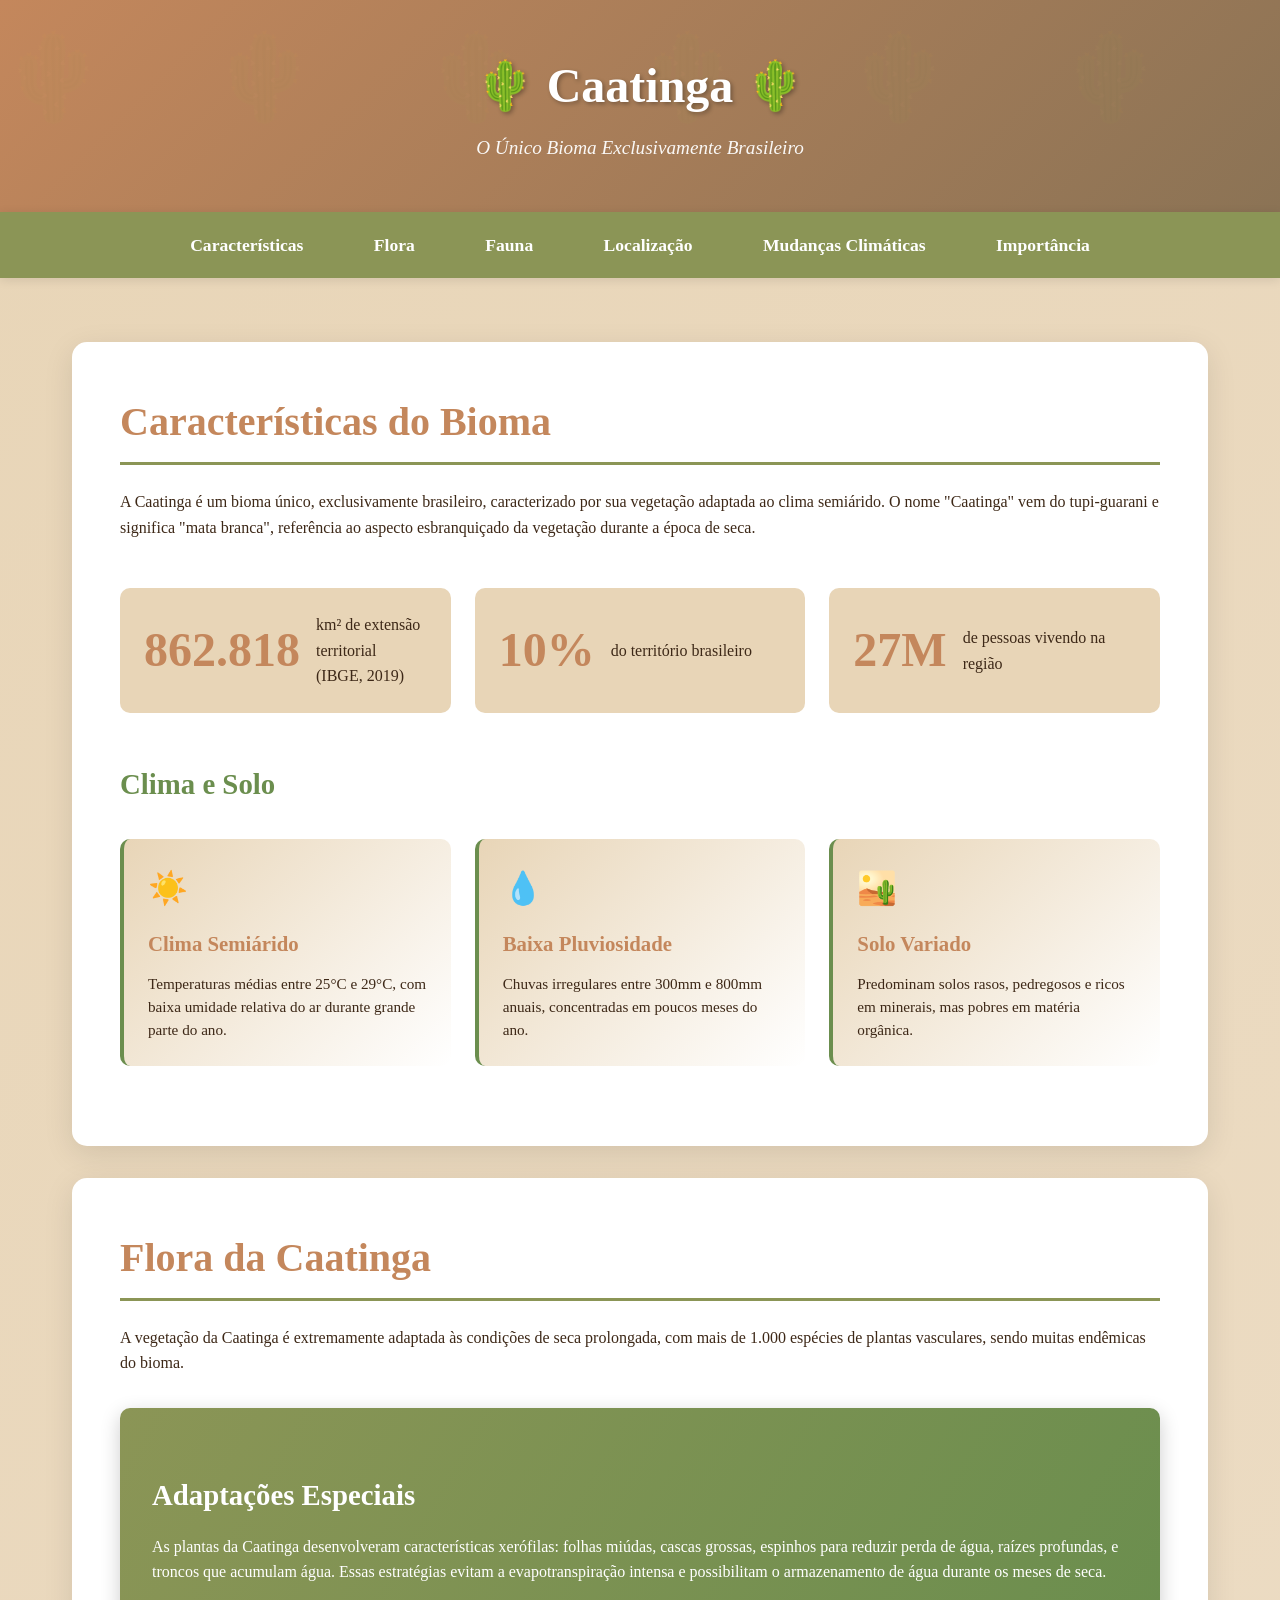
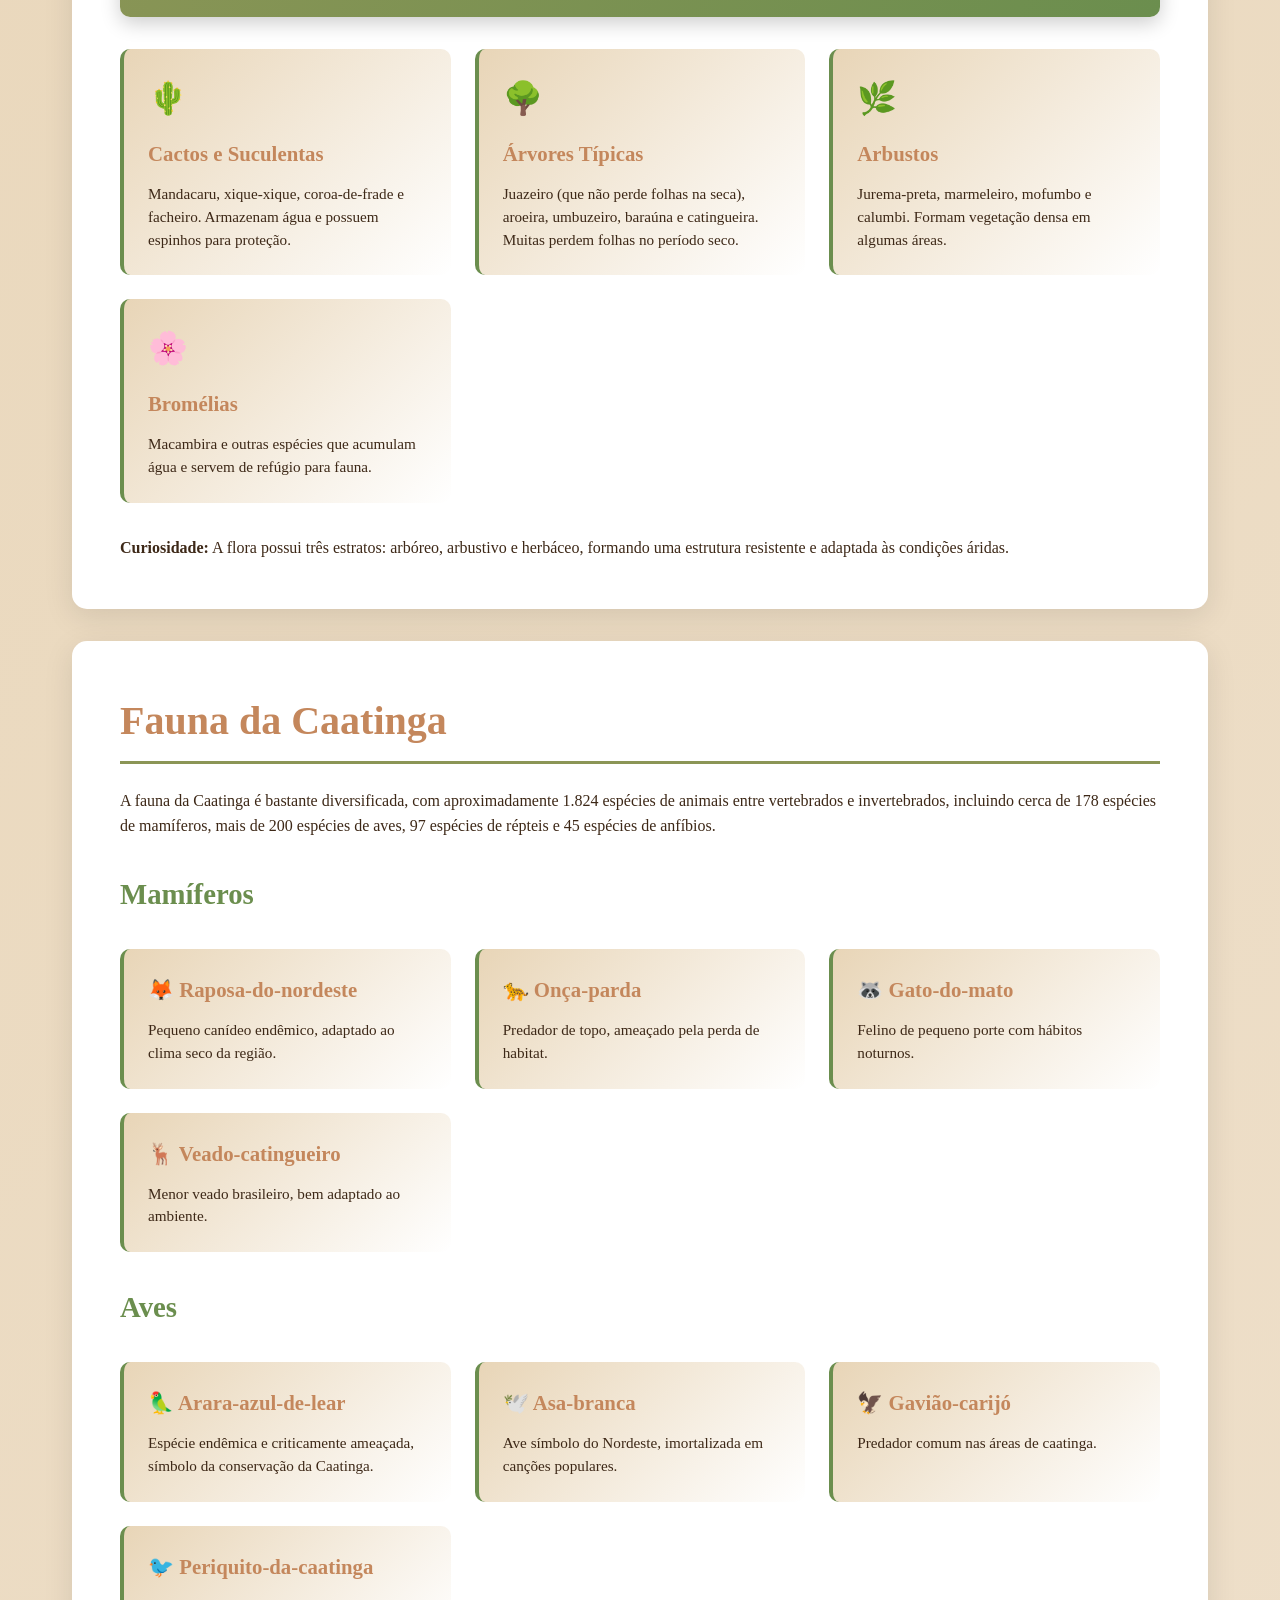
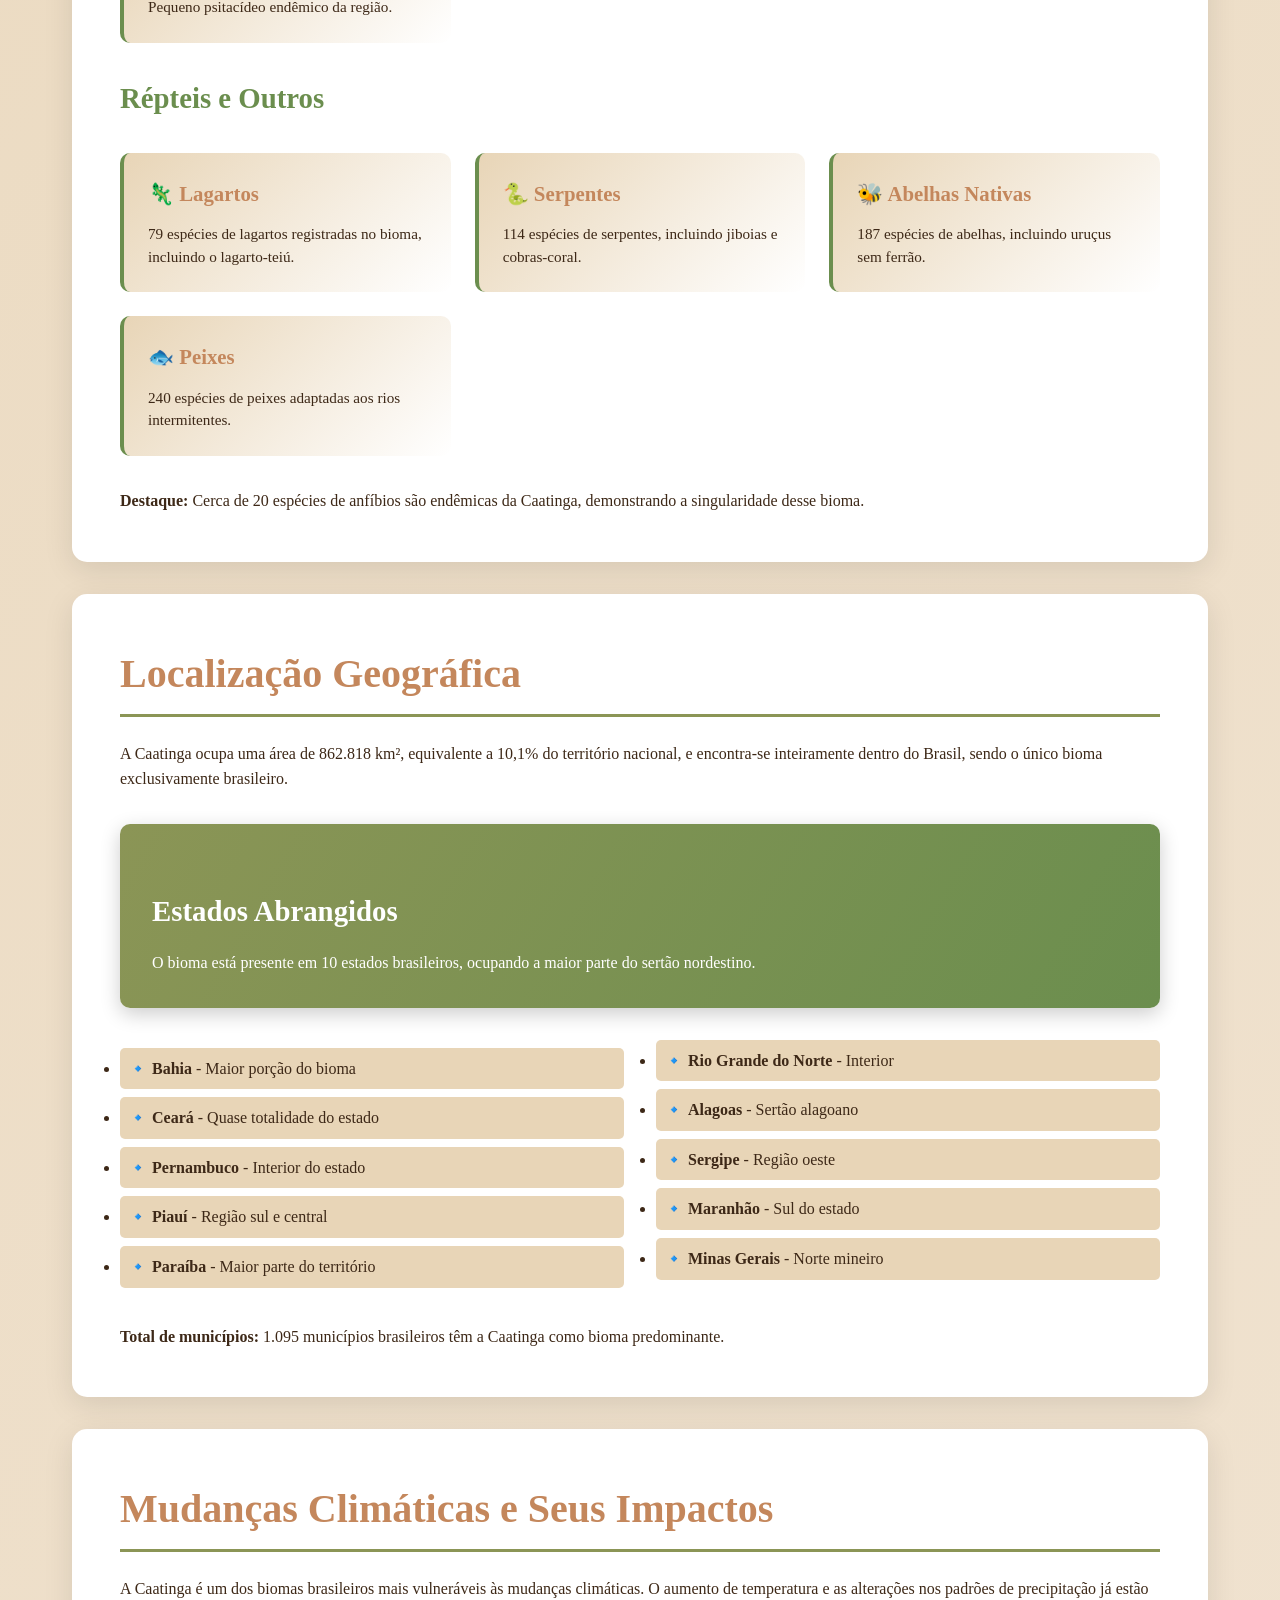
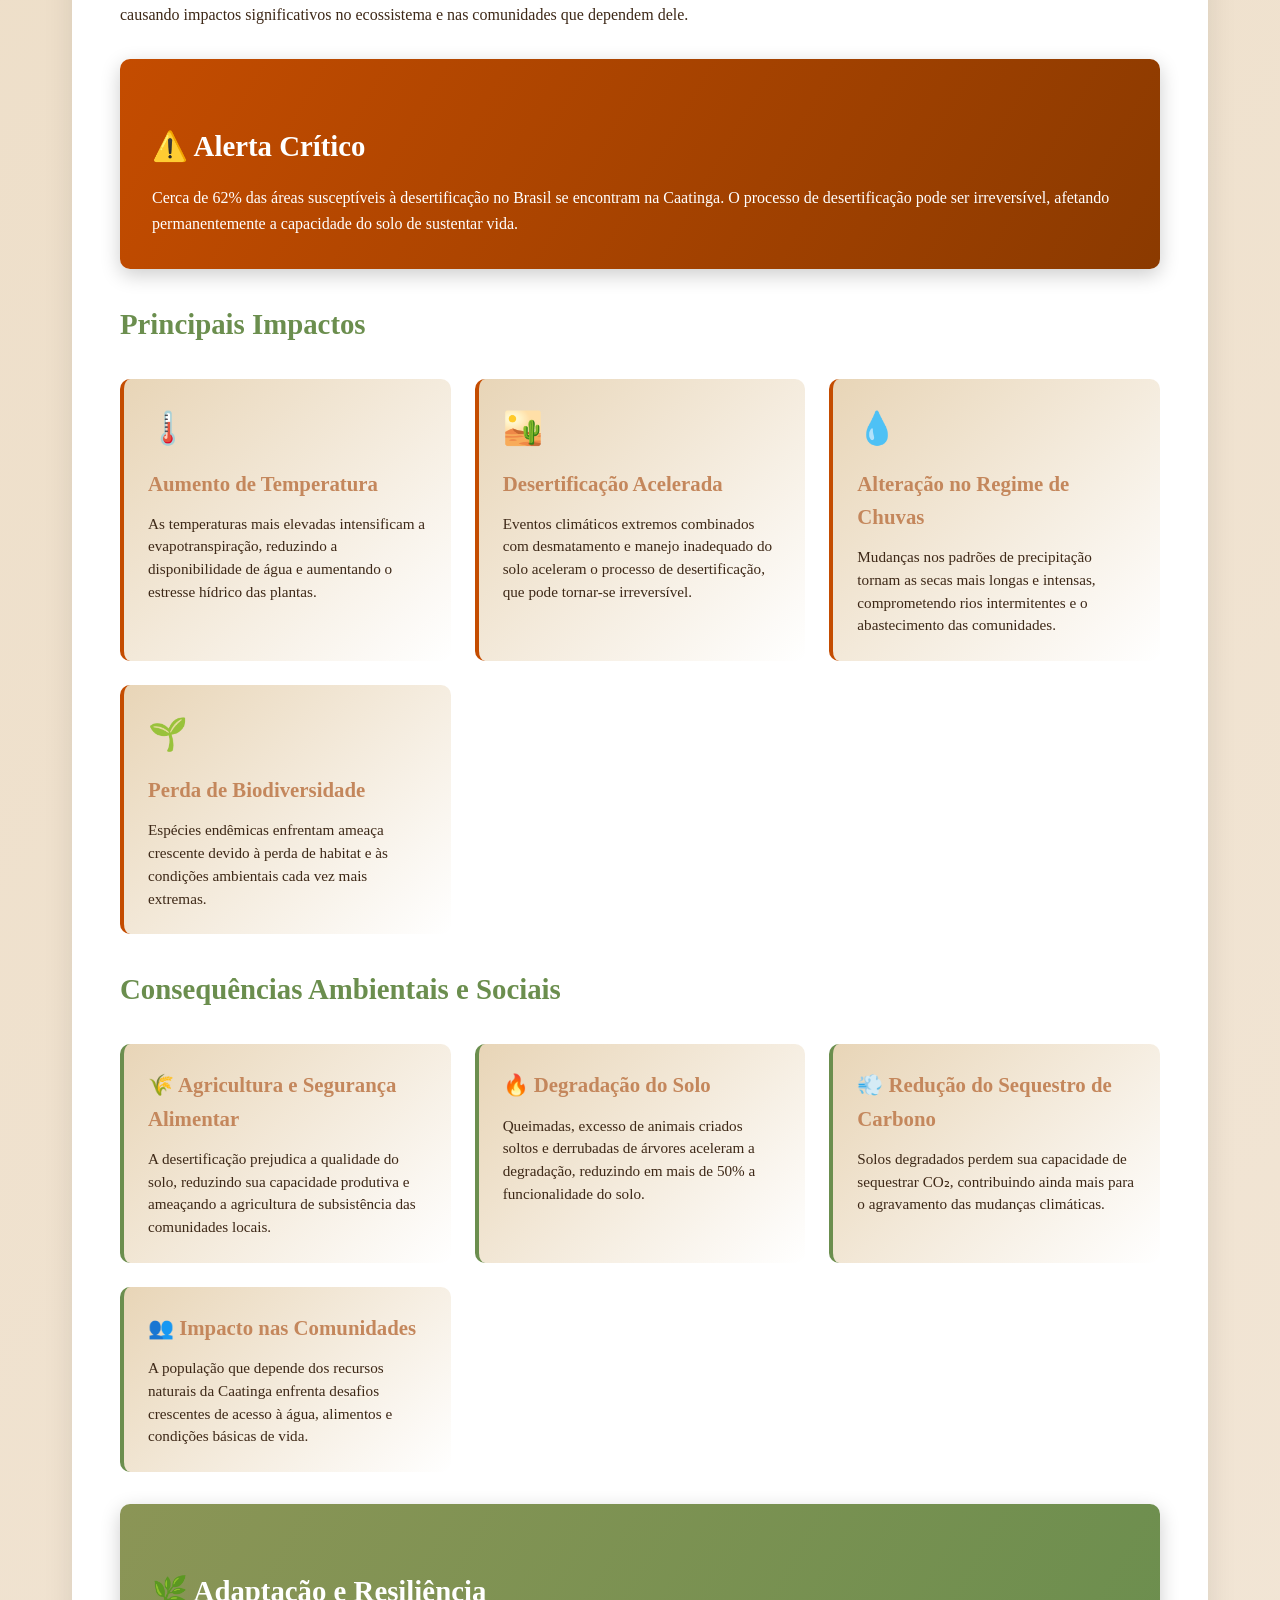
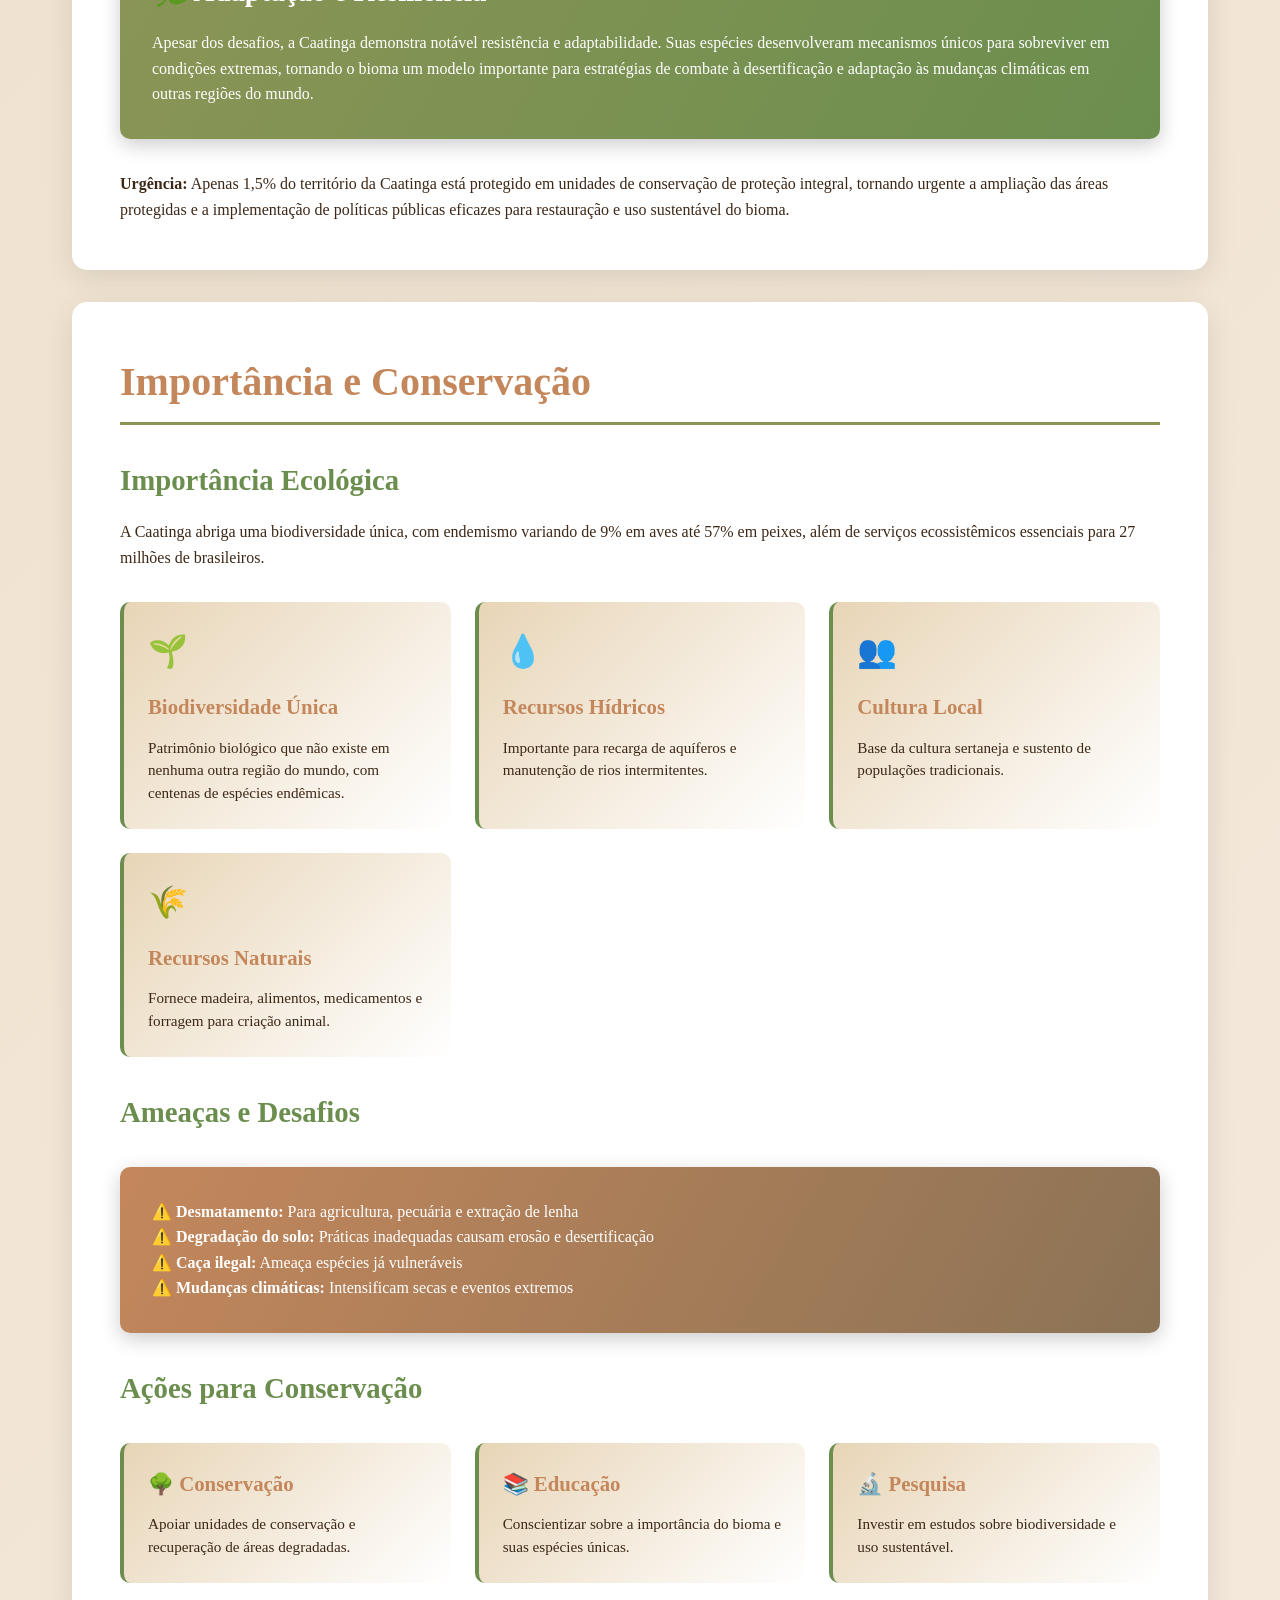
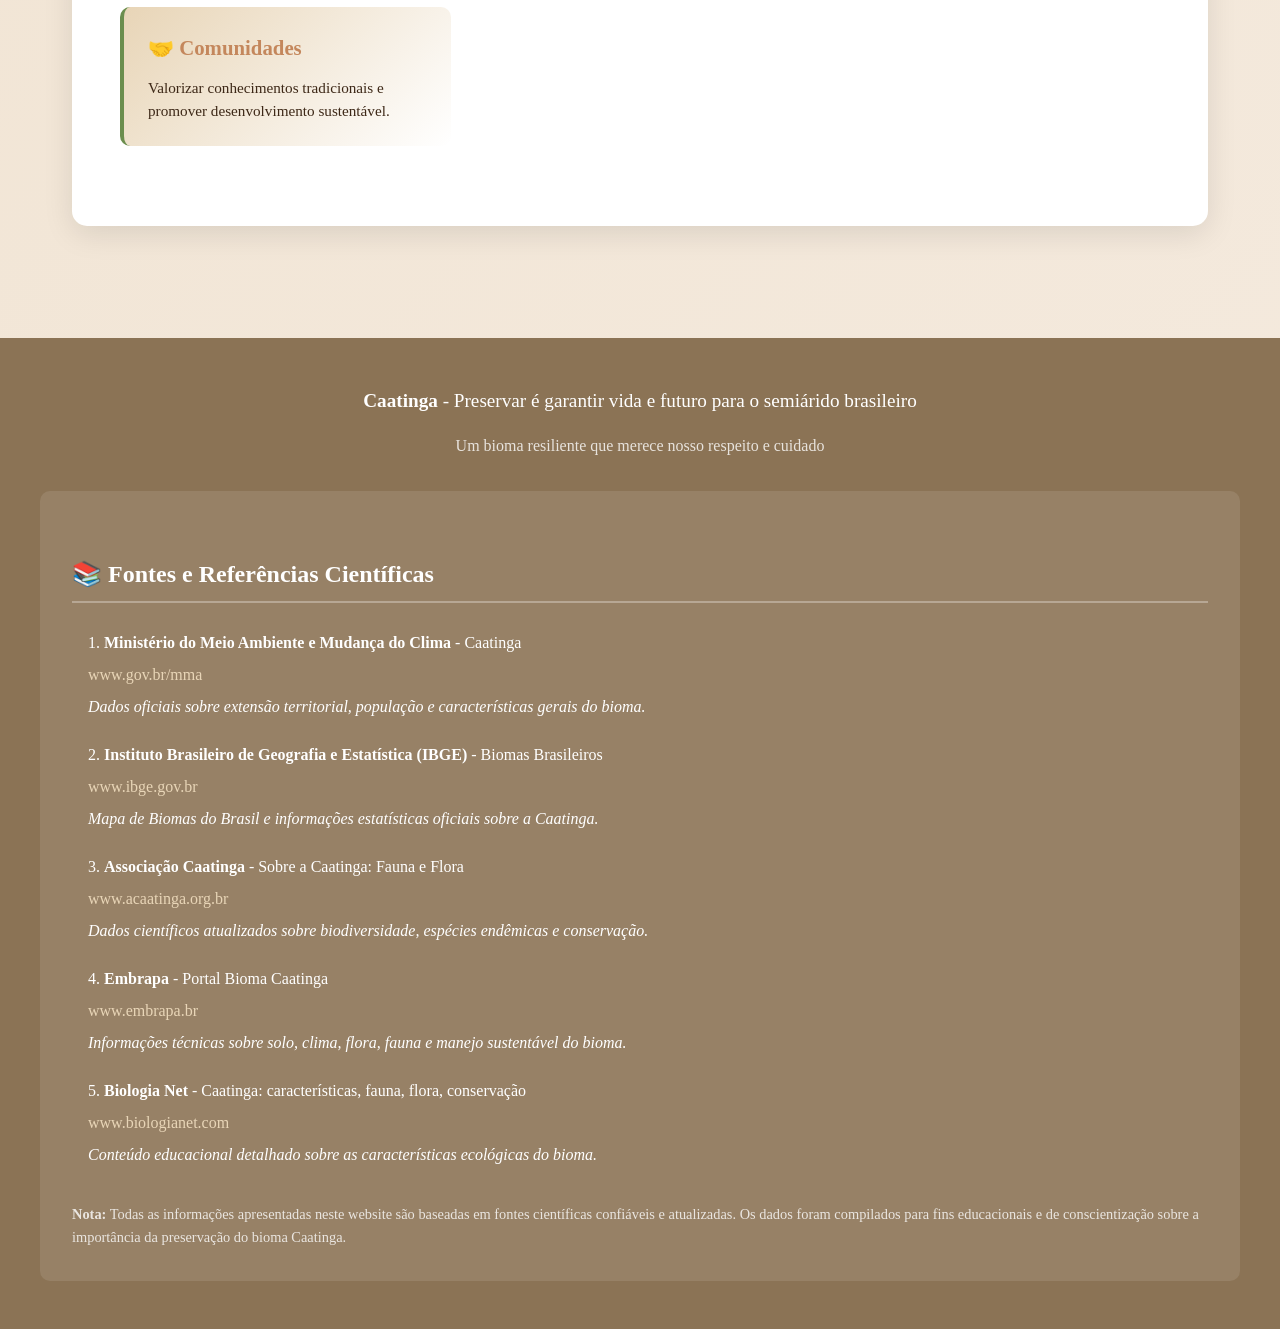
==== index.html @ e463bcd3 "Initial commit Created from https://vercel.com/new" ====
<!DOCTYPE html>
<html lang="pt-BR">
<head>
    <meta charset="UTF-8">
    <meta name="viewport" content="width=device-width, initial-scale=1.0">
    <title>Caatinga - O Bioma Brasileiro Único</title>
    <style>
        * {
            margin: 0;
            padding: 0;
            box-sizing: border-box;
        }

        :root {
            --terra: #C4875C;
            --areia: #E8D5B7;
            --verde-seco: #8B9556;
            --cacto: #6B8E4E;
            --ceu: #87CEEB;
            --pedra: #8B7355;
            --texto: #3D2817;
        }

        body {
            font-family: 'Georgia', serif;
            line-height: 1.6;
            color: var(--texto);
            background: linear-gradient(135deg, var(--areia) 0%, #f5ebe0 100%);
        }

        header {
            background: linear-gradient(135deg, var(--terra) 0%, var(--pedra) 100%);
            color: white;
            padding: 3rem 2rem;
            text-align: center;
            box-shadow: 0 4px 20px rgba(0,0,0,0.2);
            position: relative;
            overflow: hidden;
        }

        header::before {
            content: '';
            position: absolute;
            top: 0;
            left: 0;
            right: 0;
            bottom: 0;
            background: url('data:image/svg+xml,<svg xmlns="http://www.w3.org/2000/svg" viewBox="0 0 100 100"><text y="50" font-size="40" opacity="0.1">🌵</text></svg>') repeat;
            opacity: 0.3;
        }

        h1 {
            font-size: 3rem;
            margin-bottom: 0.5rem;
            text-shadow: 2px 2px 4px rgba(0,0,0,0.3);
            position: relative;
            z-index: 1;
        }

        .subtitle {
            font-size: 1.2rem;
            opacity: 0.95;
            font-style: italic;
            position: relative;
            z-index: 1;
        }

        nav {
            background: var(--verde-seco);
            padding: 1.2rem;
            position: sticky;
            top: 0;
            z-index: 100;
            box-shadow: 0 2px 10px rgba(0,0,0,0.1);
        }

        nav ul {
            list-style: none;
            display: flex;
            justify-content: center;
            flex-wrap: wrap;
            gap: 2rem;
        }

        nav a {
            color: white;
            text-decoration: none;
            font-weight: bold;
            font-size: 1.1rem;
            padding: 0.6rem 1.2rem;
            border-radius: 5px;
            transition: all 0.3s;
        }

        nav a:hover {
            background: rgba(255,255,255,0.2);
            transform: translateY(-2px);
        }

        .container {
            max-width: 1200px;
            margin: 0 auto;
            padding: 2rem;
        }

        section {
            background: white;
            margin: 2rem 0;
            padding: 3rem;
            border-radius: 15px;
            box-shadow: 0 8px 30px rgba(0,0,0,0.1);
            transition: transform 0.3s;
        }

        section:hover {
            transform: translateY(-5px);
            box-shadow: 0 12px 40px rgba(0,0,0,0.15);
        }

        h2 {
            color: var(--terra);
            font-size: 2.5rem;
            margin-bottom: 1.5rem;
            border-bottom: 3px solid var(--verde-seco);
            padding-bottom: 0.5rem;
        }

        h3 {
            color: var(--cacto);
            font-size: 1.8rem;
            margin: 2rem 0 1rem 0;
        }

        .grid {
            display: grid;
            grid-template-columns: repeat(auto-fit, minmax(250px, 1fr));
            gap: 1.5rem;
            margin: 2rem 0;
        }

        .card {
            background: linear-gradient(135deg, var(--areia) 0%, white 100%);
            padding: 1.5rem;
            border-radius: 10px;
            border-left: 4px solid var(--cacto);
            transition: all 0.3s;
        }

        .card:hover {
            transform: scale(1.03);
            box-shadow: 0 6px 20px rgba(0,0,0,0.12);
        }

        .card h4 {
            color: var(--terra);
            font-size: 1.3rem;
            margin-bottom: 0.8rem;
        }

        .card p {
            font-size: 0.95rem;
            line-height: 1.5;
        }

        .highlight {
            background: linear-gradient(120deg, var(--verde-seco) 0%, var(--cacto) 100%);
            color: white;
            padding: 2rem;
            border-radius: 10px;
            margin: 2rem 0;
            box-shadow: 0 6px 20px rgba(0,0,0,0.2);
        }

        .stat-box {
            display: flex;
            align-items: center;
            gap: 1rem;
            background: var(--areia);
            padding: 1.5rem;
            border-radius: 10px;
            margin: 1rem 0;
        }

        .stat-number {
            font-size: 3rem;
            font-weight: bold;
            color: var(--terra);
        }

        .location-list {
            columns: 2;
            gap: 2rem;
            margin: 1rem 0;
        }

        .location-list li {
            margin: 0.5rem 0;
            padding: 0.5rem;
            background: var(--areia);
            border-radius: 5px;
            break-inside: avoid;
        }

        footer {
            background: var(--pedra);
            color: white;
            padding: 3rem 2rem;
            margin-top: 3rem;
        }

        .footer-content {
            max-width: 1200px;
            margin: 0 auto;
        }

        .references {
            background: rgba(255,255,255,0.1);
            padding: 2rem;
            border-radius: 10px;
            margin-top: 2rem;
        }

        .references h3 {
            color: white;
            font-size: 1.5rem;
            margin-bottom: 1.5rem;
            border-bottom: 2px solid rgba(255,255,255,0.3);
            padding-bottom: 0.5rem;
        }

        .references ol {
            list-style-position: inside;
            line-height: 2;
        }

        .references li {
            margin: 1rem 0;
            padding-left: 1rem;
        }

        .references a {
            color: var(--areia);
            text-decoration: none;
            transition: all 0.3s;
        }

        .references a:hover {
            color: white;
            text-decoration: underline;
        }

        @media (max-width: 768px) {
            h1 {
                font-size: 2rem;
            }

            h2 {
                font-size: 1.8rem;
            }

            section {
                padding: 1.5rem;
            }

            nav ul {
                flex-direction: column;
                gap: 0.5rem;
            }

            nav a {
                font-size: 1rem;
            }

            .location-list {
                columns: 1;
            }

            .container {
                padding: 1rem;
            }

            .stat-number {
                font-size: 2rem;
            }
        }

        .icon {
            font-size: 2rem;
            margin-bottom: 0.8rem;
        }
    </style>
</head>
<body>
    <header>
        <h1>🌵 Caatinga 🌵</h1>
        <p class="subtitle">O Único Bioma Exclusivamente Brasileiro</p>
    </header>

    <nav>
        <ul>
            <li><a href="#caracteristicas">Características</a></li>
            <li><a href="#flora">Flora</a></li>
            <li><a href="#fauna">Fauna</a></li>
            <li><a href="#localizacao">Localização</a></li>
            <li><a href="#mudancas-climaticas">Mudanças Climáticas</a></li>
            <li><a href="#importancia">Importância</a></li>
        </ul>
    </nav>

    <div class="container">
        <section id="caracteristicas">
            <h2>Características do Bioma</h2>
            <p>A Caatinga é um bioma único, exclusivamente brasileiro, caracterizado por sua vegetação adaptada ao clima semiárido. O nome "Caatinga" vem do tupi-guarani e significa "mata branca", referência ao aspecto esbranquiçado da vegetação durante a época de seca.</p>
            
            <div class="grid">
                <div class="stat-box">
                    <div class="stat-number">862.818</div>
                    <div>km² de extensão territorial (IBGE, 2019)</div>
                </div>
                <div class="stat-box">
                    <div class="stat-number">10%</div>
                    <div>do território brasileiro</div>
                </div>
                <div class="stat-box">
                    <div class="stat-number">27M</div>
                    <div>de pessoas vivendo na região</div>
                </div>
            </div>

            <h3>Clima e Solo</h3>
            <div class="grid">
                <div class="card">
                    <div class="icon">☀️</div>
                    <h4>Clima Semiárido</h4>
                    <p>Temperaturas médias entre 25°C e 29°C, com baixa umidade relativa do ar durante grande parte do ano.</p>
                </div>
                <div class="card">
                    <div class="icon">💧</div>
                    <h4>Baixa Pluviosidade</h4>
                    <p>Chuvas irregulares entre 300mm e 800mm anuais, concentradas em poucos meses do ano.</p>
                </div>
                <div class="card">
                    <div class="icon">🏜️</div>
                    <h4>Solo Variado</h4>
                    <p>Predominam solos rasos, pedregosos e ricos em minerais, mas pobres em matéria orgânica.</p>
                </div>
            </div>
        </section>

        <section id="flora">
            <h2>Flora da Caatinga</h2>
            <p>A vegetação da Caatinga é extremamente adaptada às condições de seca prolongada, com mais de 1.000 espécies de plantas vasculares, sendo muitas endêmicas do bioma.</p>

            <div class="highlight">
                <h3 style="color: white;">Adaptações Especiais</h3>
                <p>As plantas da Caatinga desenvolveram características xerófilas: folhas miúdas, cascas grossas, espinhos para reduzir perda de água, raízes profundas, e troncos que acumulam água. Essas estratégias evitam a evapotranspiração intensa e possibilitam o armazenamento de água durante os meses de seca.</p>
            </div>

            <div class="grid">
                <div class="card">
                    <div class="icon">🌵</div>
                    <h4>Cactos e Suculentas</h4>
                    <p>Mandacaru, xique-xique, coroa-de-frade e facheiro. Armazenam água e possuem espinhos para proteção.</p>
                </div>
                <div class="card">
                    <div class="icon">🌳</div>
                    <h4>Árvores Típicas</h4>
                    <p>Juazeiro (que não perde folhas na seca), aroeira, umbuzeiro, baraúna e catingueira. Muitas perdem folhas no período seco.</p>
                </div>
                <div class="card">
                    <div class="icon">🌿</div>
                    <h4>Arbustos</h4>
                    <p>Jurema-preta, marmeleiro, mofumbo e calumbi. Formam vegetação densa em algumas áreas.</p>
                </div>
                <div class="card">
                    <div class="icon">🌸</div>
                    <h4>Bromélias</h4>
                    <p>Macambira e outras espécies que acumulam água e servem de refúgio para fauna.</p>
                </div>
            </div>

            <p><strong>Curiosidade:</strong> A flora possui três estratos: arbóreo, arbustivo e herbáceo, formando uma estrutura resistente e adaptada às condições áridas.</p>
        </section>

        <section id="fauna">
            <h2>Fauna da Caatinga</h2>
            <p>A fauna da Caatinga é bastante diversificada, com aproximadamente 1.824 espécies de animais entre vertebrados e invertebrados, incluindo cerca de 178 espécies de mamíferos, mais de 200 espécies de aves, 97 espécies de répteis e 45 espécies de anfíbios.</p>

            <h3>Mamíferos</h3>
            <div class="grid">
                <div class="card">
                    <h4>🦊 Raposa-do-nordeste</h4>
                    <p>Pequeno canídeo endêmico, adaptado ao clima seco da região.</p>
                </div>
                <div class="card">
                    <h4>🐆 Onça-parda</h4>
                    <p>Predador de topo, ameaçado pela perda de habitat.</p>
                </div>
                <div class="card">
                    <h4>🦝 Gato-do-mato</h4>
                    <p>Felino de pequeno porte com hábitos noturnos.</p>
                </div>
                <div class="card">
                    <h4>🦌 Veado-catingueiro</h4>
                    <p>Menor veado brasileiro, bem adaptado ao ambiente.</p>
                </div>
            </div>

            <h3>Aves</h3>
            <div class="grid">
                <div class="card">
                    <h4>🦜 Arara-azul-de-lear</h4>
                    <p>Espécie endêmica e criticamente ameaçada, símbolo da conservação da Caatinga.</p>
                </div>
                <div class="card">
                    <h4>🕊️ Asa-branca</h4>
                    <p>Ave símbolo do Nordeste, imortalizada em canções populares.</p>
                </div>
                <div class="card">
                    <h4>🦅 Gavião-carijó</h4>
                    <p>Predador comum nas áreas de caatinga.</p>
                </div>
                <div class="card">
                    <h4>🐦 Periquito-da-caatinga</h4>
                    <p>Pequeno psitacídeo endêmico da região.</p>
                </div>
            </div>

            <h3>Répteis e Outros</h3>
            <div class="grid">
                <div class="card">
                    <h4>🦎 Lagartos</h4>
                    <p>79 espécies de lagartos registradas no bioma, incluindo o lagarto-teiú.</p>
                </div>
                <div class="card">
                    <h4>🐍 Serpentes</h4>
                    <p>114 espécies de serpentes, incluindo jiboias e cobras-coral.</p>
                </div>
                <div class="card">
                    <h4>🐝 Abelhas Nativas</h4>
                    <p>187 espécies de abelhas, incluindo uruçus sem ferrão.</p>
                </div>
                <div class="card">
                    <h4>🐟 Peixes</h4>
                    <p>240 espécies de peixes adaptadas aos rios intermitentes.</p>
                </div>
            </div>

            <p><strong>Destaque:</strong> Cerca de 20 espécies de anfíbios são endêmicas da Caatinga, demonstrando a singularidade desse bioma.</p>
        </section>

        <section id="localizacao">
            <h2>Localização Geográfica</h2>
            <p>A Caatinga ocupa uma área de 862.818 km², equivalente a 10,1% do território nacional, e encontra-se inteiramente dentro do Brasil, sendo o único bioma exclusivamente brasileiro.</p>

            <div class="highlight">
                <h3 style="color: white;">Estados Abrangidos</h3>
                <p>O bioma está presente em 10 estados brasileiros, ocupando a maior parte do sertão nordestino.</p>
            </div>

            <ul class="location-list">
                <li>🔹 <strong>Bahia</strong> - Maior porção do bioma</li>
                <li>🔹 <strong>Ceará</strong> - Quase totalidade do estado</li>
                <li>🔹 <strong>Pernambuco</strong> - Interior do estado</li>
                <li>🔹 <strong>Piauí</strong> - Região sul e central</li>
                <li>🔹 <strong>Paraíba</strong> - Maior parte do território</li>
                <li>🔹 <strong>Rio Grande do Norte</strong> - Interior</li>
                <li>🔹 <strong>Alagoas</strong> - Sertão alagoano</li>
                <li>🔹 <strong>Sergipe</strong> - Região oeste</li>
                <li>🔹 <strong>Maranhão</strong> - Sul do estado</li>
                <li>🔹 <strong>Minas Gerais</strong> - Norte mineiro</li>
            </ul>

            <p style="margin-top: 2rem;"><strong>Total de municípios:</strong> 1.095 municípios brasileiros têm a Caatinga como bioma predominante.</p>
        </section>

        <section id="mudancas-climaticas">
            <h2>Mudanças Climáticas e Seus Impactos</h2>
            <p>A Caatinga é um dos biomas brasileiros mais vulneráveis às mudanças climáticas. O aumento de temperatura e as alterações nos padrões de precipitação já estão causando impactos significativos no ecossistema e nas comunidades que dependem dele.</p>

            <div class="highlight" style="background: linear-gradient(120deg, #C44C00 0%, #8B3A00 100%);">
                <h3 style="color: white;">⚠️ Alerta Crítico</h3>
                <p>Cerca de 62% das áreas susceptíveis à desertificação no Brasil se encontram na Caatinga. O processo de desertificação pode ser irreversível, afetando permanentemente a capacidade do solo de sustentar vida.</p>
            </div>

            <h3>Principais Impactos</h3>
            <div class="grid">
                <div class="card" style="border-left-color: #C44C00;">
                    <div class="icon">🌡️</div>
                    <h4>Aumento de Temperatura</h4>
                    <p>As temperaturas mais elevadas intensificam a evapotranspiração, reduzindo a disponibilidade de água e aumentando o estresse hídrico das plantas.</p>
                </div>
                <div class="card" style="border-left-color: #C44C00;">
                    <div class="icon">🏜️</div>
                    <h4>Desertificação Acelerada</h4>
                    <p>Eventos climáticos extremos combinados com desmatamento e manejo inadequado do solo aceleram o processo de desertificação, que pode tornar-se irreversível.</p>
                </div>
                <div class="card" style="border-left-color: #C44C00;">
                    <div class="icon">💧</div>
                    <h4>Alteração no Regime de Chuvas</h4>
                    <p>Mudanças nos padrões de precipitação tornam as secas mais longas e intensas, comprometendo rios intermitentes e o abastecimento das comunidades.</p>
                </div>
                <div class="card" style="border-left-color: #C44C00;">
                    <div class="icon">🌱</div>
                    <h4>Perda de Biodiversidade</h4>
                    <p>Espécies endêmicas enfrentam ameaça crescente devido à perda de habitat e às condições ambientais cada vez mais extremas.</p>
                </div>
            </div>

            <h3>Consequências Ambientais e Sociais</h3>
            <div class="grid">
                <div class="card">
                    <h4>🌾 Agricultura e Segurança Alimentar</h4>
                    <p>A desertificação prejudica a qualidade do solo, reduzindo sua capacidade produtiva e ameaçando a agricultura de subsistência das comunidades locais.</p>
                </div>
                <div class="card">
                    <h4>🔥 Degradação do Solo</h4>
                    <p>Queimadas, excesso de animais criados soltos e derrubadas de árvores aceleram a degradação, reduzindo em mais de 50% a funcionalidade do solo.</p>
                </div>
                <div class="card">
                    <h4>💨 Redução do Sequestro de Carbono</h4>
                    <p>Solos degradados perdem sua capacidade de sequestrar CO₂, contribuindo ainda mais para o agravamento das mudanças climáticas.</p>
                </div>
                <div class="card">
                    <h4>👥 Impacto nas Comunidades</h4>
                    <p>A população que depende dos recursos naturais da Caatinga enfrenta desafios crescentes de acesso à água, alimentos e condições básicas de vida.</p>
                </div>
            </div>

            <div class="highlight">
                <h3 style="color: white;">🌿 Adaptação e Resiliência</h3>
                <p>Apesar dos desafios, a Caatinga demonstra notável resistência e adaptabilidade. Suas espécies desenvolveram mecanismos únicos para sobreviver em condições extremas, tornando o bioma um modelo importante para estratégias de combate à desertificação e adaptação às mudanças climáticas em outras regiões do mundo.</p>
            </div>

            <p style="margin-top: 2rem;"><strong>Urgência:</strong> Apenas 1,5% do território da Caatinga está protegido em unidades de conservação de proteção integral, tornando urgente a ampliação das áreas protegidas e a implementação de políticas públicas eficazes para restauração e uso sustentável do bioma.</p>
        </section>

        <section id="importancia">
            <h2>Importância e Conservação</h2>
            
            <h3>Importância Ecológica</h3>
            <p>A Caatinga abriga uma biodiversidade única, com endemismo variando de 9% em aves até 57% em peixes, além de serviços ecossistêmicos essenciais para 27 milhões de brasileiros.</p>

            <div class="grid">
                <div class="card">
                    <div class="icon">🌱</div>
                    <h4>Biodiversidade Única</h4>
                    <p>Patrimônio biológico que não existe em nenhuma outra região do mundo, com centenas de espécies endêmicas.</p>
                </div>
                <div class="card">
                    <div class="icon">💧</div>
                    <h4>Recursos Hídricos</h4>
                    <p>Importante para recarga de aquíferos e manutenção de rios intermitentes.</p>
                </div>
                <div class="card">
                    <div class="icon">👥</div>
                    <h4>Cultura Local</h4>
                    <p>Base da cultura sertaneja e sustento de populações tradicionais.</p>
                </div>
                <div class="card">
                    <div class="icon">🌾</div>
                    <h4>Recursos Naturais</h4>
                    <p>Fornece madeira, alimentos, medicamentos e forragem para criação animal.</p>
                </div>
            </div>

            <h3>Ameaças e Desafios</h3>
            <div class="highlight" style="background: linear-gradient(120deg, var(--terra) 0%, var(--pedra) 100%);">
                <ul style="list-style: none; padding-left: 0;">
                    <li>⚠️ <strong>Desmatamento:</strong> Para agricultura, pecuária e extração de lenha</li>
                    <li>⚠️ <strong>Degradação do solo:</strong> Práticas inadequadas causam erosão e desertificação</li>
                    <li>⚠️ <strong>Caça ilegal:</strong> Ameaça espécies já vulneráveis</li>
                    <li>⚠️ <strong>Mudanças climáticas:</strong> Intensificam secas e eventos extremos</li>
                </ul>
            </div>

            <h3>Ações para Conservação</h3>
            <div class="grid">
                <div class="card">
                    <h4>🌳 Conservação</h4>
                    <p>Apoiar unidades de conservação e recuperação de áreas degradadas.</p>
                </div>
                <div class="card">
                    <h4>📚 Educação</h4>
                    <p>Conscientizar sobre a importância do bioma e suas espécies únicas.</p>
                </div>
                <div class="card">
                    <h4>🔬 Pesquisa</h4>
                    <p>Investir em estudos sobre biodiversidade e uso sustentável.</p>
                </div>
                <div class="card">
                    <h4>🤝 Comunidades</h4>
                    <p>Valorizar conhecimentos tradicionais e promover desenvolvimento sustentável.</p>
                </div>
            </div>
        </section>
    </div>

    <footer>
        <div class="footer-content">
            <p style="text-align: center; font-size: 1.2rem; margin-bottom: 1rem;"><strong>Caatinga</strong> - Preservar é garantir vida e futuro para o semiárido brasileiro</p>
            <p style="text-align: center; opacity: 0.8; margin-bottom: 2rem;">Um bioma resiliente que merece nosso respeito e cuidado</p>
            
            <div class="references">
                <h3>📚 Fontes e Referências Científicas</h3>
                <ol>
                    <li>
                        <strong>Ministério do Meio Ambiente e Mudança do Clima</strong> - Caatinga<br>
                        <a href="https://www.gov.br/mma/pt-br/assuntos/biodiversidade-e-biomas/biomas-e-ecossistemas/biomas/caatinga" target="_blank">www.gov.br/mma</a><br>
                        <em>Dados oficiais sobre extensão territorial, população e características gerais do bioma.</em>
                    </li>
                    <li>
                        <strong>Instituto Brasileiro de Geografia e Estatística (IBGE)</strong> - Biomas Brasileiros<br>
                        <a href="https://www.ibge.gov.br/geociencias/cartas-e-mapas/informacoes-ambientais/15842-biomas.html" target="_blank">www.ibge.gov.br</a><br>
                        <em>Mapa de Biomas do Brasil e informações estatísticas oficiais sobre a Caatinga.</em>
                    </li>
                    <li>
                        <strong>Associação Caatinga</strong> - Sobre a Caatinga: Fauna e Flora<br>
                        <a href="https://www.acaatinga.org.br/sobre-a-caatinga/" target="_blank">www.acaatinga.org.br</a><br>
                        <em>Dados científicos atualizados sobre biodiversidade, espécies endêmicas e conservação.</em>
                    </li>
                    <li>
                        <strong>Embrapa</strong> - Portal Bioma Caatinga<br>
                        <a href="https://www.embrapa.br/agencia-de-informacao-tecnologica/tematicas/bioma-caatinga" target="_blank">www.embrapa.br</a><br>
                        <em>Informações técnicas sobre solo, clima, flora, fauna e manejo sustentável do bioma.</em>
                    </li>
                    <li>
                        <strong>Biologia Net</strong> - Caatinga: características, fauna, flora, conservação<br>
                        <a href="https://www.biologianet.com/ecologia/caatinga.htm" target="_blank">www.biologianet.com</a><br>
                        <em>Conteúdo educacional detalhado sobre as características ecológicas do bioma.</em>
                    </li>
                </ol>
                <p style="margin-top: 2rem; font-size: 0.9rem; opacity: 0.8;">
                    <strong>Nota:</strong> Todas as informações apresentadas neste website são baseadas em fontes científicas confiáveis e atualizadas. Os dados foram compilados para fins educacionais e de conscientização sobre a importância da preservação do bioma Caatinga.
                </p>
            </div>
        </div>
    </footer>
</body>
</html>
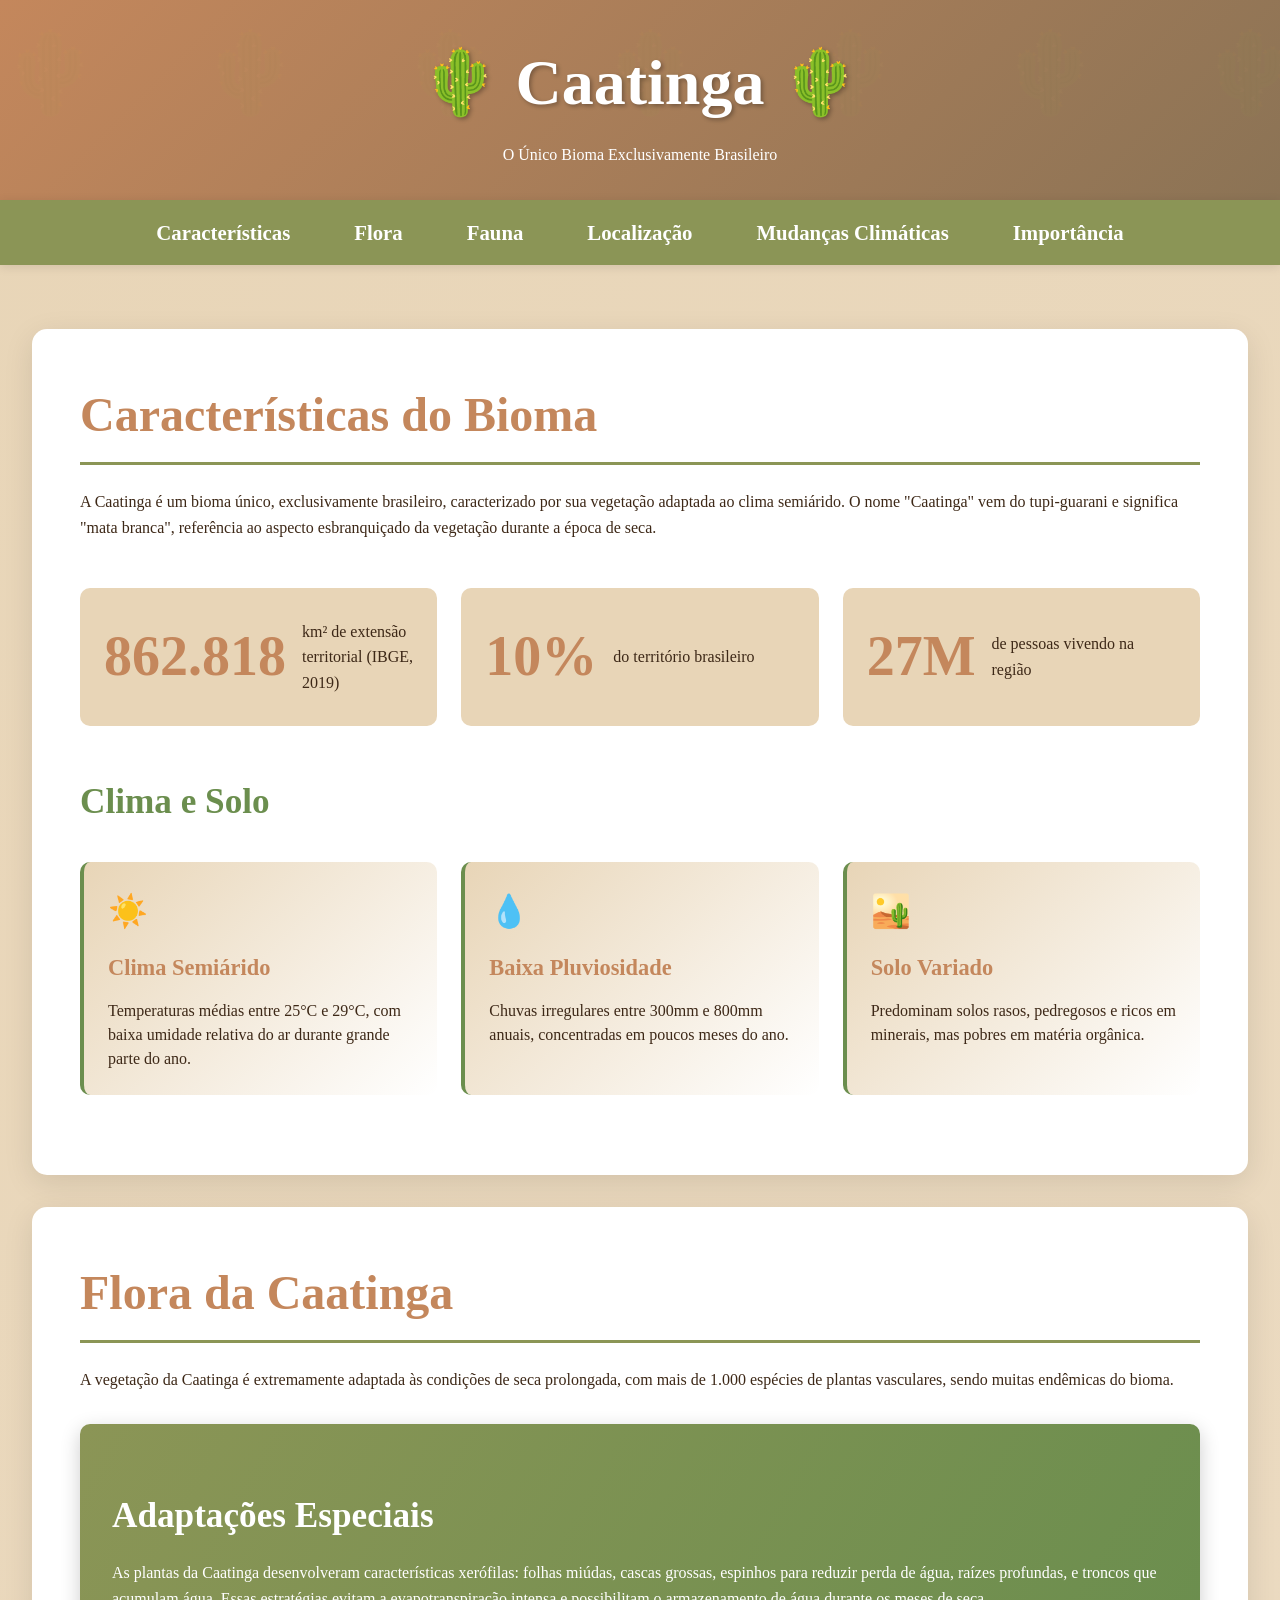
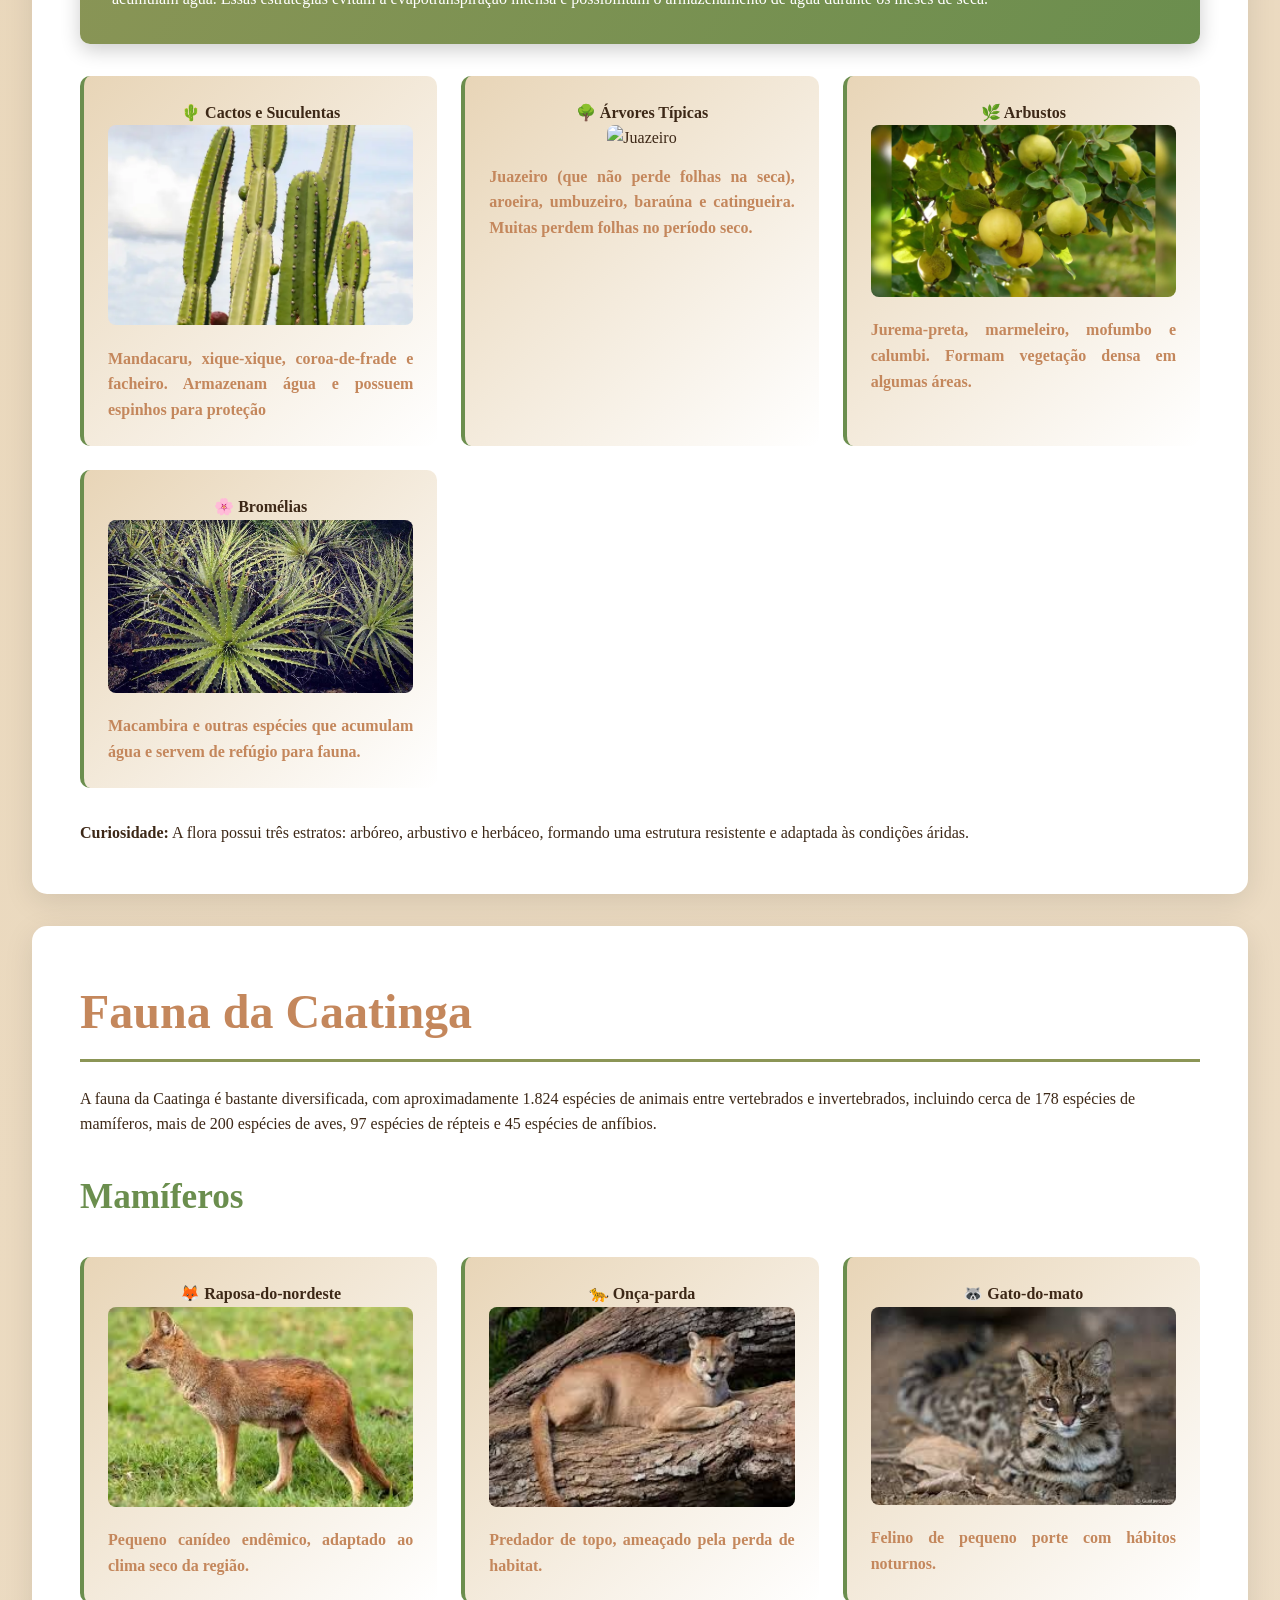
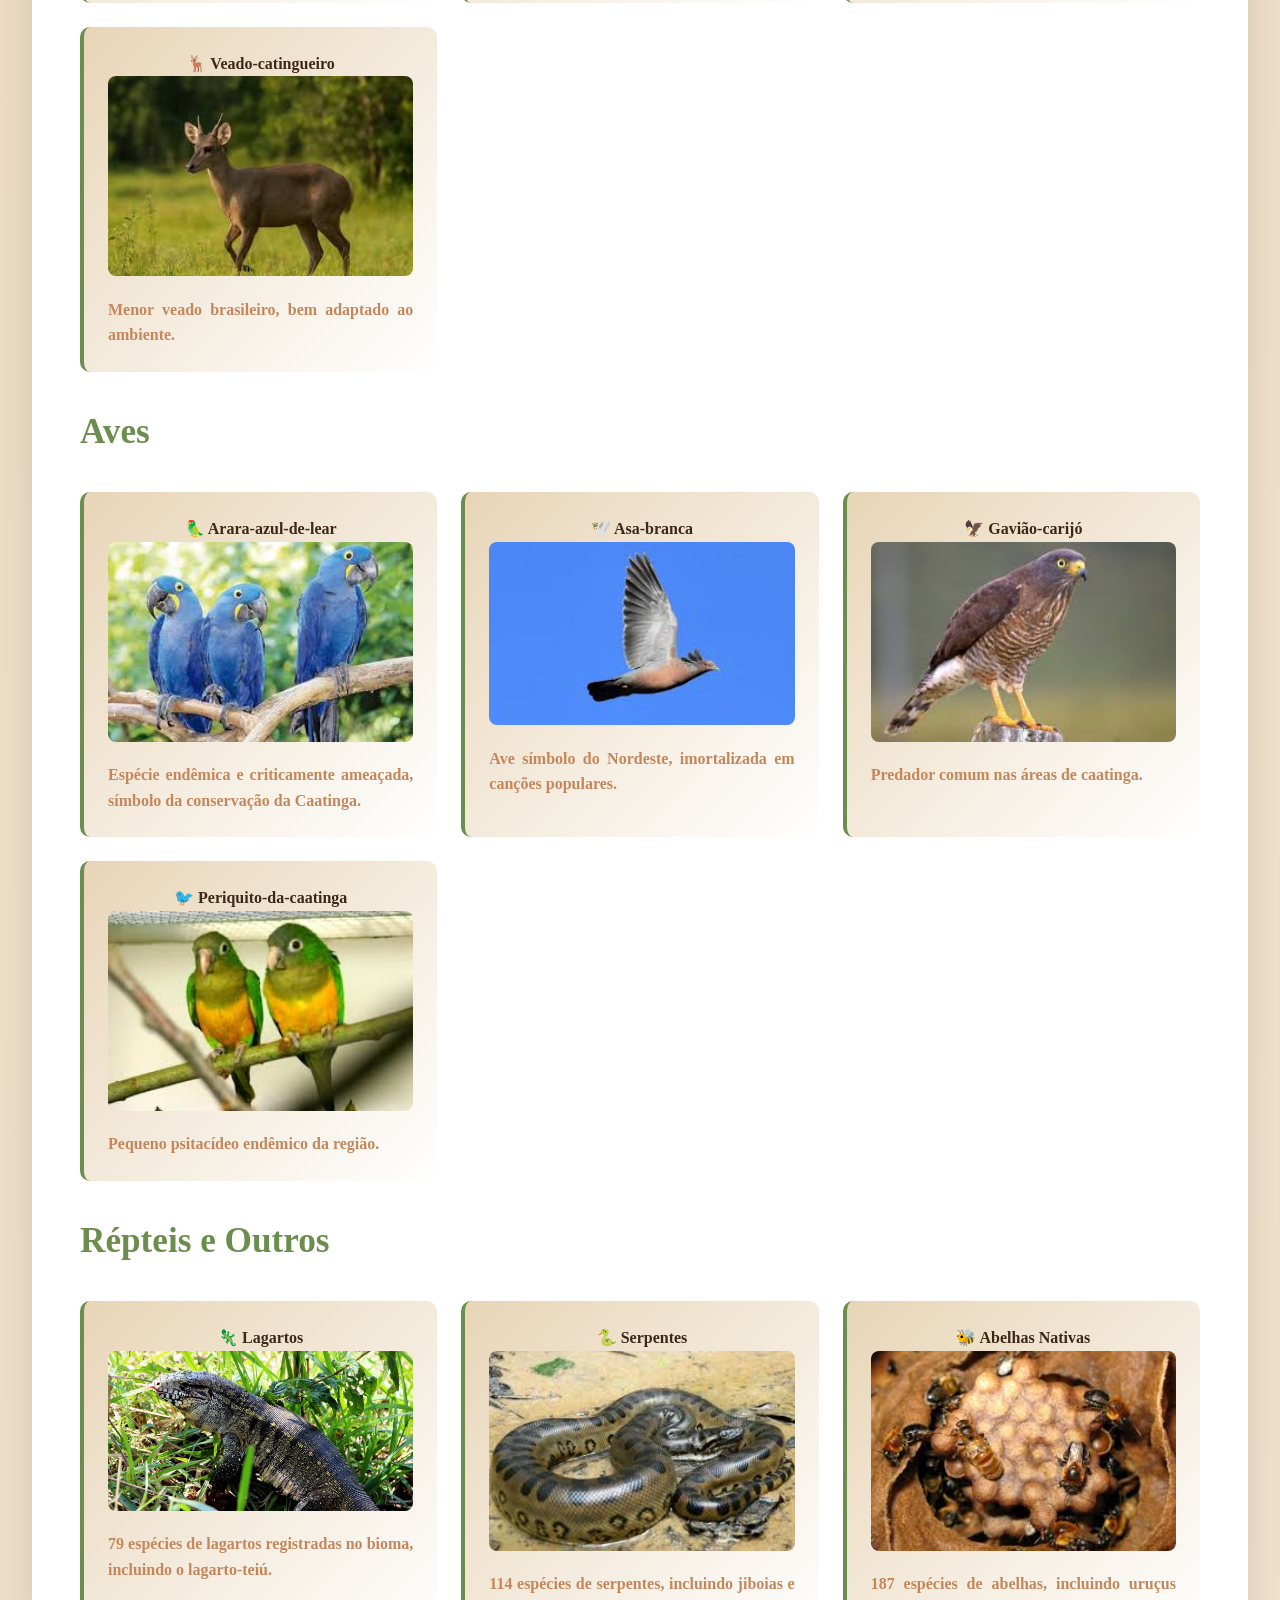
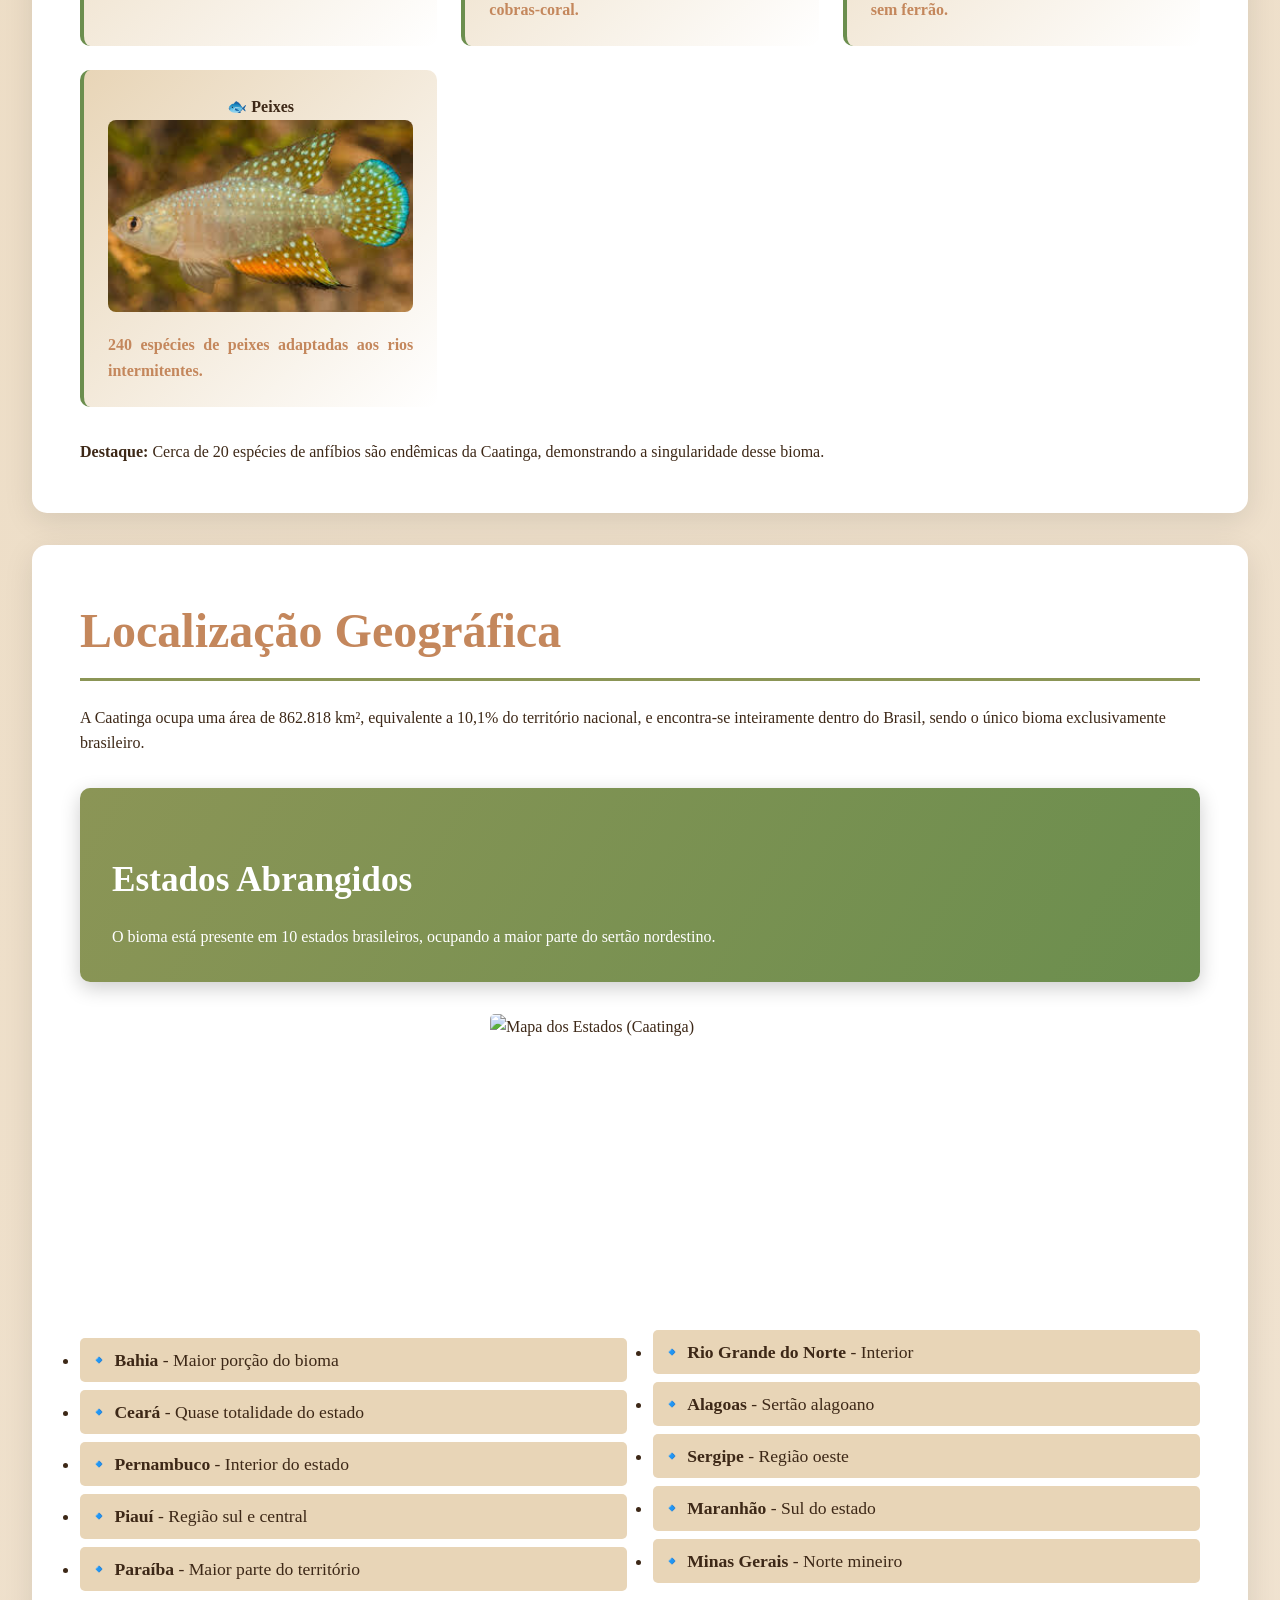
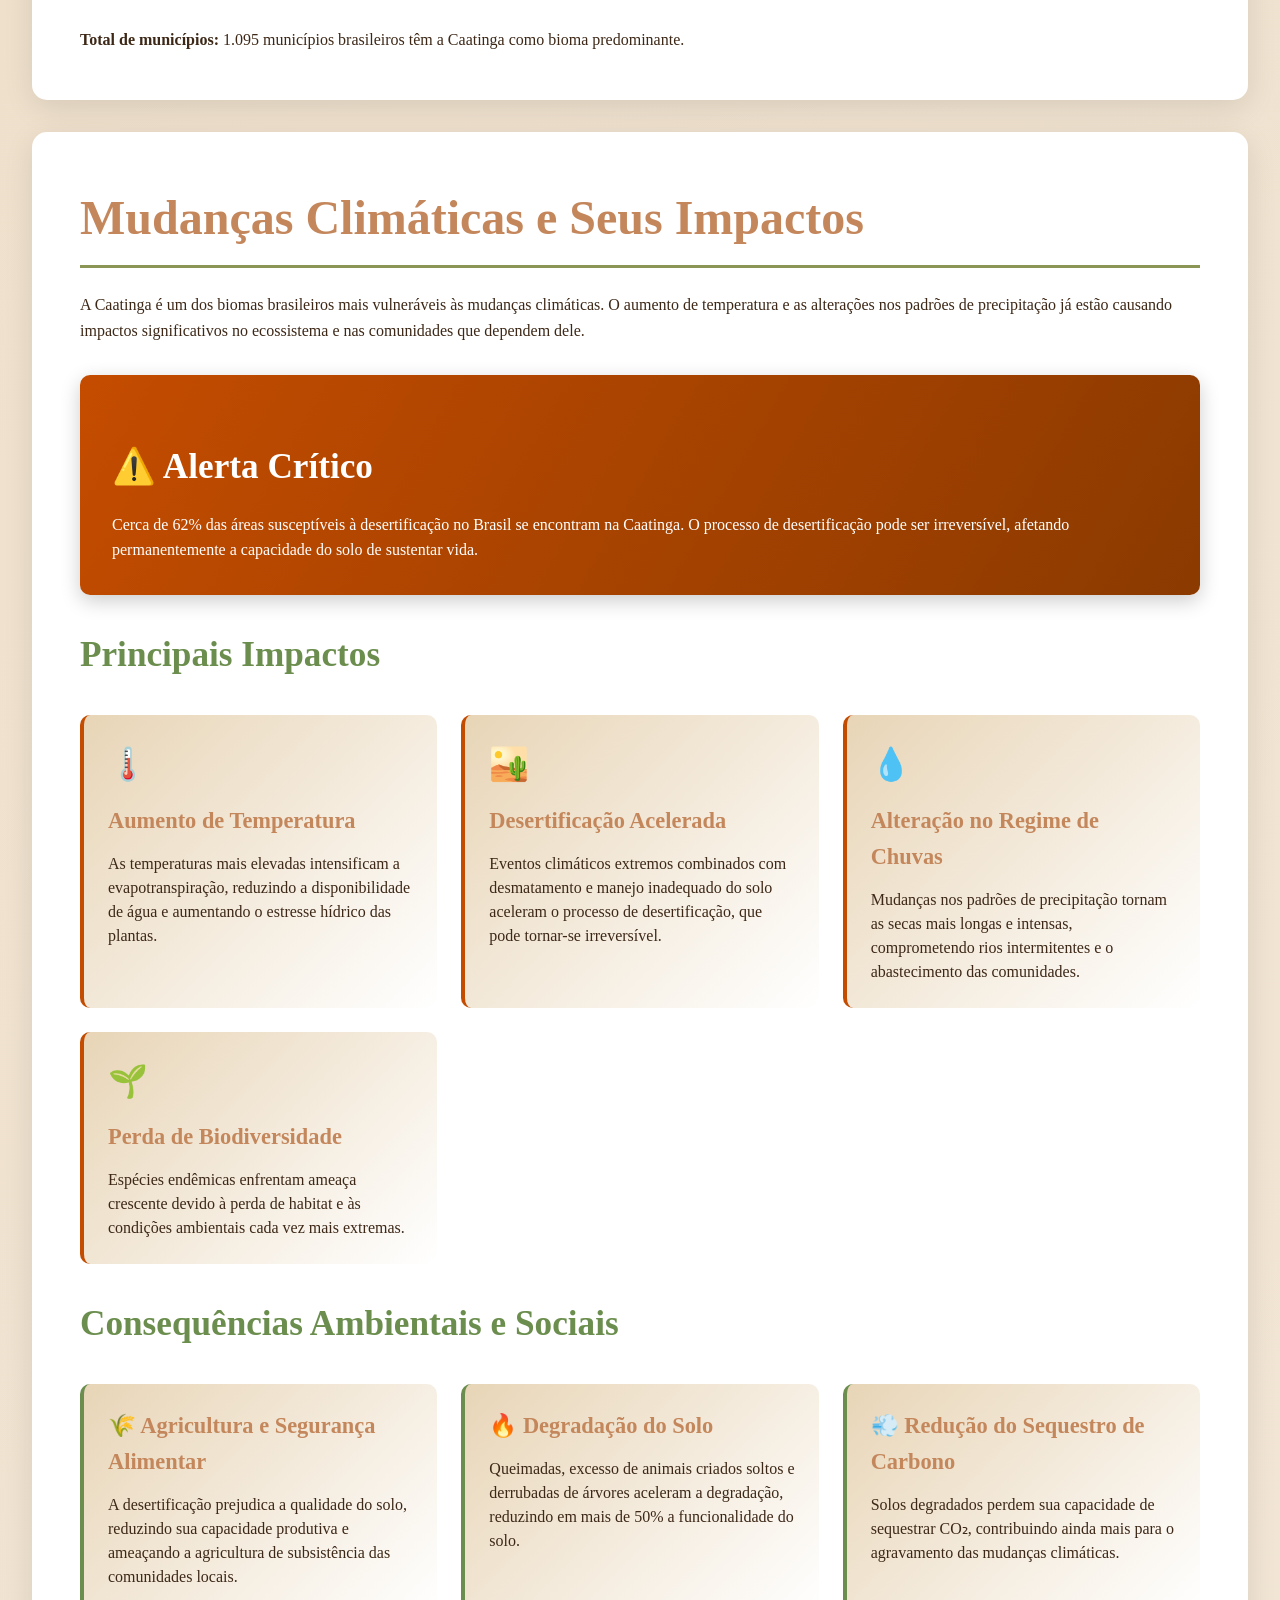
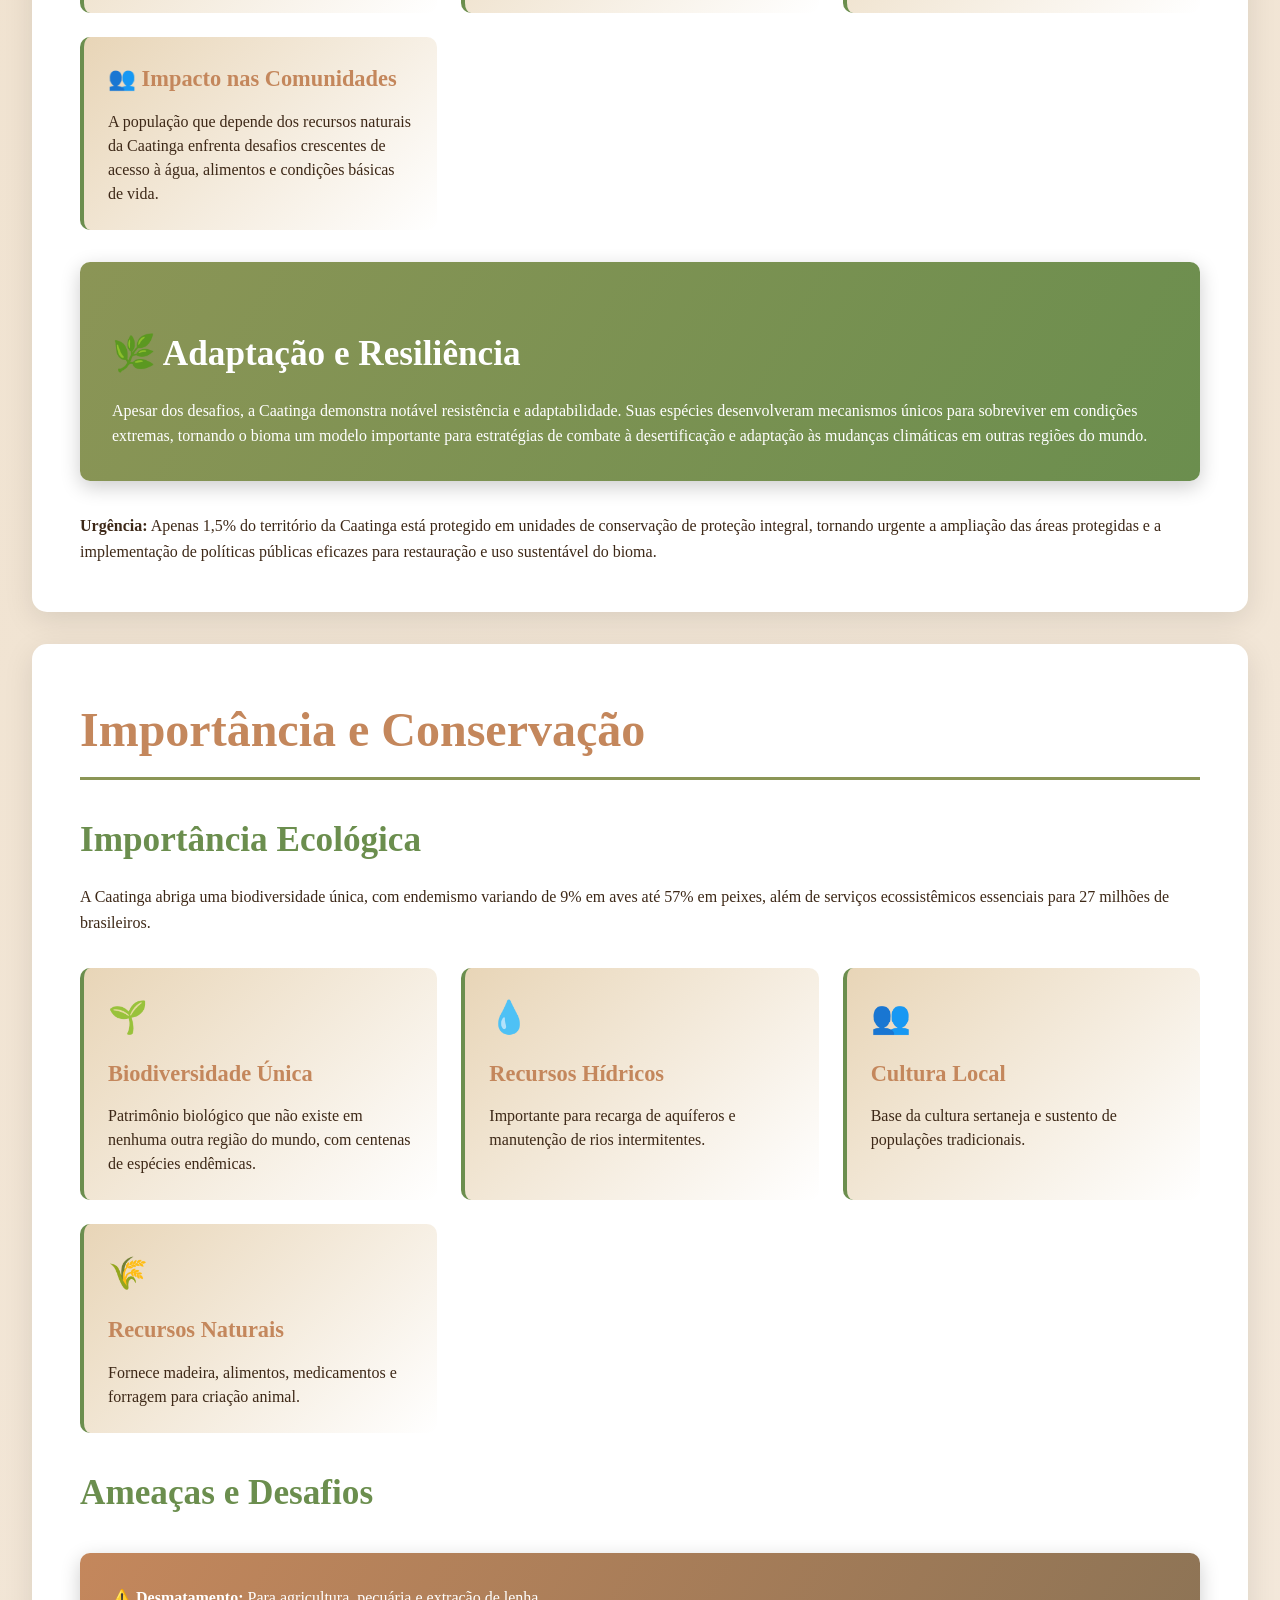
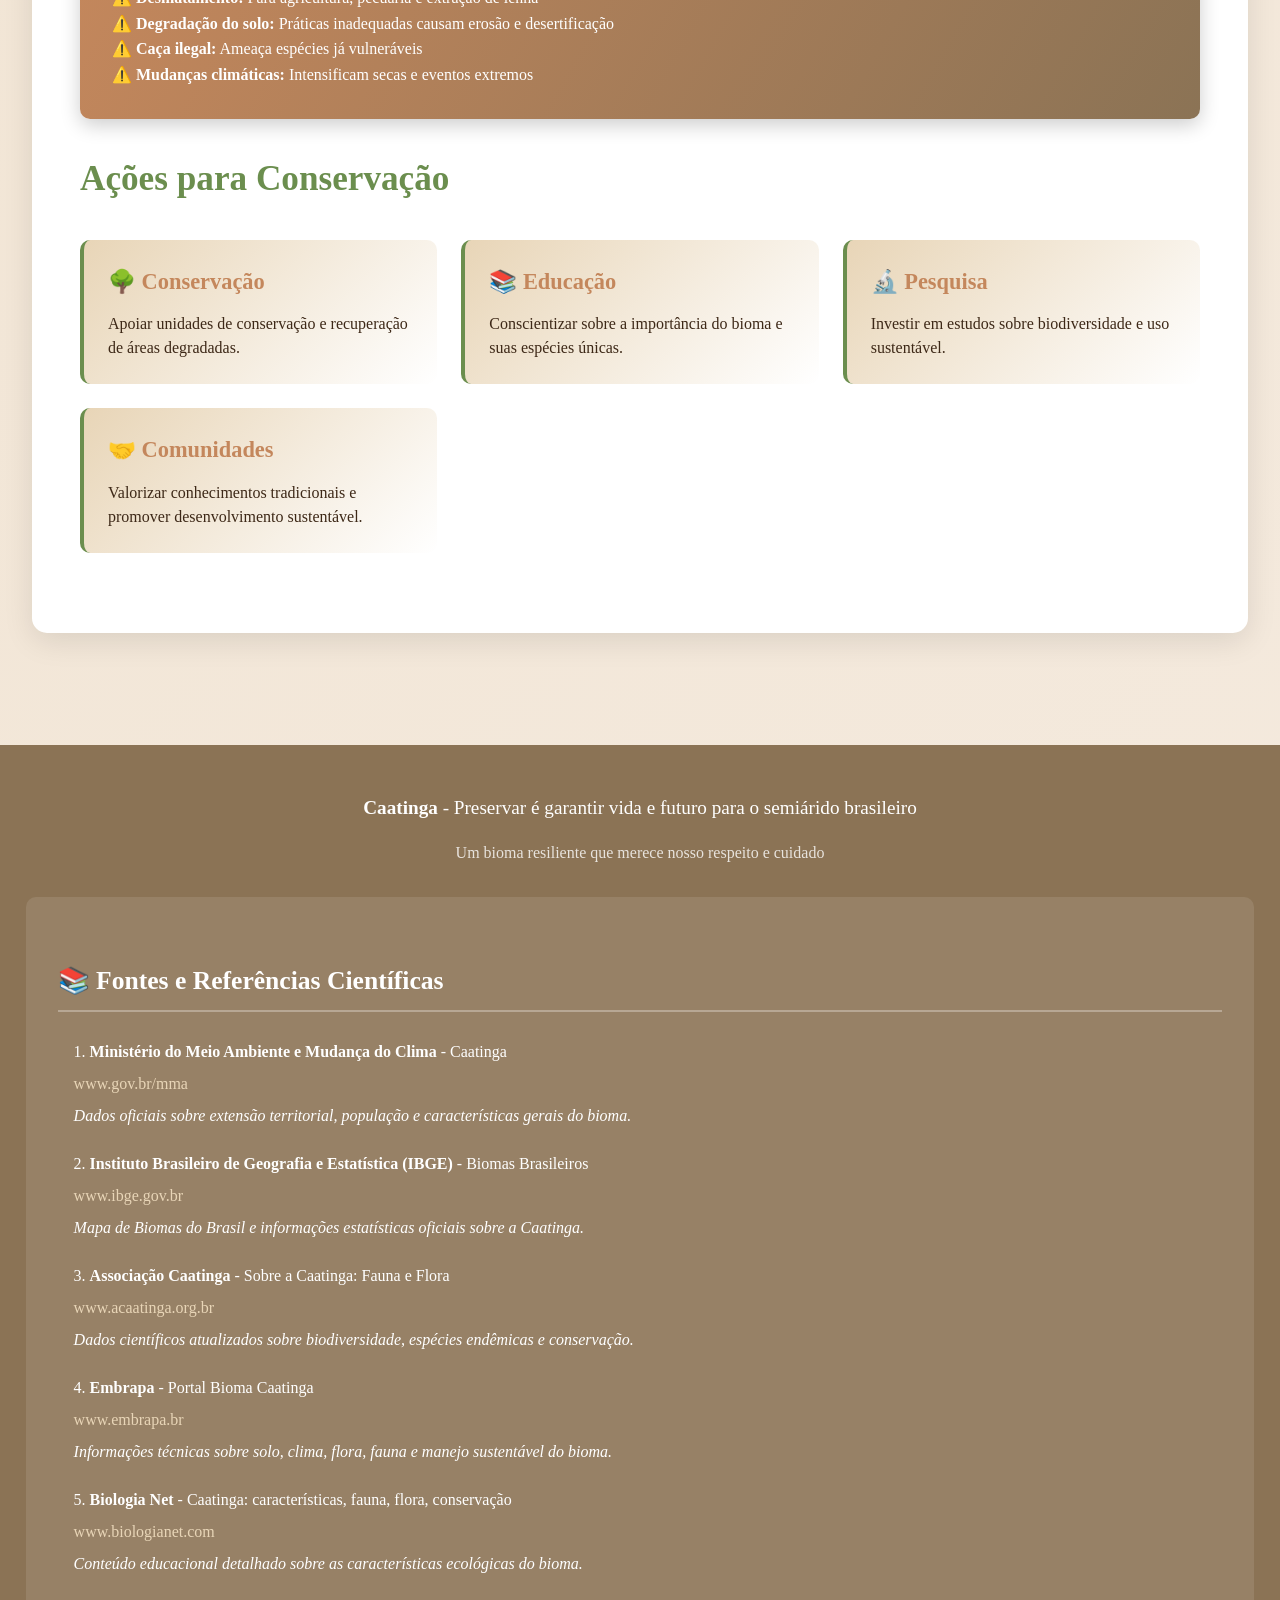
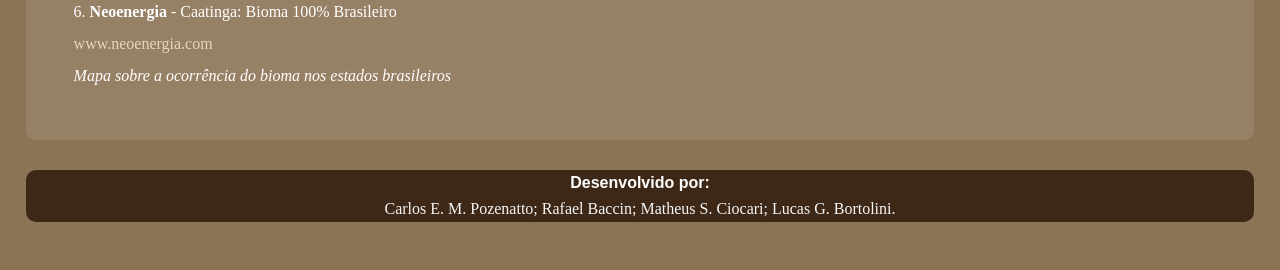
==== commit 101b5f01: "folder modify mudanca de pasta" ====
--- a/index.html
+++ b/index.html
@@ -4,295 +4,11 @@
     <meta charset="UTF-8">
     <meta name="viewport" content="width=device-width, initial-scale=1.0">
     <title>Caatinga - O Bioma Brasileiro Único</title>
-    <style>
-        * {
-            margin: 0;
-            padding: 0;
-            box-sizing: border-box;
-        }
-
-        :root {
-            --terra: #C4875C;
-            --areia: #E8D5B7;
-            --verde-seco: #8B9556;
-            --cacto: #6B8E4E;
-            --ceu: #87CEEB;
-            --pedra: #8B7355;
-            --texto: #3D2817;
-        }
-
-        body {
-            font-family: 'Georgia', serif;
-            line-height: 1.6;
-            color: var(--texto);
-            background: linear-gradient(135deg, var(--areia) 0%, #f5ebe0 100%);
-        }
-
-        header {
-            background: linear-gradient(135deg, var(--terra) 0%, var(--pedra) 100%);
-            color: white;
-            padding: 3rem 2rem;
-            text-align: center;
-            box-shadow: 0 4px 20px rgba(0,0,0,0.2);
-            position: relative;
-            overflow: hidden;
-        }
-
-        header::before {
-            content: '';
-            position: absolute;
-            top: 0;
-            left: 0;
-            right: 0;
-            bottom: 0;
-            background: url('data:image/svg+xml,<svg xmlns="http://www.w3.org/2000/svg" viewBox="0 0 100 100"><text y="50" font-size="40" opacity="0.1">🌵</text></svg>') repeat;
-            opacity: 0.3;
-        }
-
-        h1 {
-            font-size: 3rem;
-            margin-bottom: 0.5rem;
-            text-shadow: 2px 2px 4px rgba(0,0,0,0.3);
-            position: relative;
-            z-index: 1;
-        }
-
-        .subtitle {
-            font-size: 1.2rem;
-            opacity: 0.95;
-            font-style: italic;
-            position: relative;
-            z-index: 1;
-        }
-
-        nav {
-            background: var(--verde-seco);
-            padding: 1.2rem;
-            position: sticky;
-            top: 0;
-            z-index: 100;
-            box-shadow: 0 2px 10px rgba(0,0,0,0.1);
-        }
-
-        nav ul {
-            list-style: none;
-            display: flex;
-            justify-content: center;
-            flex-wrap: wrap;
-            gap: 2rem;
-        }
-
-        nav a {
-            color: white;
-            text-decoration: none;
-            font-weight: bold;
-            font-size: 1.1rem;
-            padding: 0.6rem 1.2rem;
-            border-radius: 5px;
-            transition: all 0.3s;
-        }
-
-        nav a:hover {
-            background: rgba(255,255,255,0.2);
-            transform: translateY(-2px);
-        }
-
-        .container {
-            max-width: 1200px;
-            margin: 0 auto;
-            padding: 2rem;
-        }
-
-        section {
-            background: white;
-            margin: 2rem 0;
-            padding: 3rem;
-            border-radius: 15px;
-            box-shadow: 0 8px 30px rgba(0,0,0,0.1);
-            transition: transform 0.3s;
-        }
-
-        section:hover {
-            transform: translateY(-5px);
-            box-shadow: 0 12px 40px rgba(0,0,0,0.15);
-        }
-
-        h2 {
-            color: var(--terra);
-            font-size: 2.5rem;
-            margin-bottom: 1.5rem;
-            border-bottom: 3px solid var(--verde-seco);
-            padding-bottom: 0.5rem;
-        }
-
-        h3 {
-            color: var(--cacto);
-            font-size: 1.8rem;
-            margin: 2rem 0 1rem 0;
-        }
-
-        .grid {
-            display: grid;
-            grid-template-columns: repeat(auto-fit, minmax(250px, 1fr));
-            gap: 1.5rem;
-            margin: 2rem 0;
-        }
-
-        .card {
-            background: linear-gradient(135deg, var(--areia) 0%, white 100%);
-            padding: 1.5rem;
-            border-radius: 10px;
-            border-left: 4px solid var(--cacto);
-            transition: all 0.3s;
-        }
-
-        .card:hover {
-            transform: scale(1.03);
-            box-shadow: 0 6px 20px rgba(0,0,0,0.12);
-        }
-
-        .card h4 {
-            color: var(--terra);
-            font-size: 1.3rem;
-            margin-bottom: 0.8rem;
-        }
-
-        .card p {
-            font-size: 0.95rem;
-            line-height: 1.5;
-        }
-
-        .highlight {
-            background: linear-gradient(120deg, var(--verde-seco) 0%, var(--cacto) 100%);
-            color: white;
-            padding: 2rem;
-            border-radius: 10px;
-            margin: 2rem 0;
-            box-shadow: 0 6px 20px rgba(0,0,0,0.2);
-        }
-
-        .stat-box {
-            display: flex;
-            align-items: center;
-            gap: 1rem;
-            background: var(--areia);
-            padding: 1.5rem;
-            border-radius: 10px;
-            margin: 1rem 0;
-        }
-
-        .stat-number {
-            font-size: 3rem;
-            font-weight: bold;
-            color: var(--terra);
-        }
-
-        .location-list {
-            columns: 2;
-            gap: 2rem;
-            margin: 1rem 0;
-        }
-
-        .location-list li {
-            margin: 0.5rem 0;
-            padding: 0.5rem;
-            background: var(--areia);
-            border-radius: 5px;
-            break-inside: avoid;
-        }
-
-        footer {
-            background: var(--pedra);
-            color: white;
-            padding: 3rem 2rem;
-            margin-top: 3rem;
-        }
-
-        .footer-content {
-            max-width: 1200px;
-            margin: 0 auto;
-        }
-
-        .references {
-            background: rgba(255,255,255,0.1);
-            padding: 2rem;
-            border-radius: 10px;
-            margin-top: 2rem;
-        }
-
-        .references h3 {
-            color: white;
-            font-size: 1.5rem;
-            margin-bottom: 1.5rem;
-            border-bottom: 2px solid rgba(255,255,255,0.3);
-            padding-bottom: 0.5rem;
-        }
-
-        .references ol {
-            list-style-position: inside;
-            line-height: 2;
-        }
-
-        .references li {
-            margin: 1rem 0;
-            padding-left: 1rem;
-        }
-
-        .references a {
-            color: var(--areia);
-            text-decoration: none;
-            transition: all 0.3s;
-        }
-
-        .references a:hover {
-            color: white;
-            text-decoration: underline;
-        }
-
-        @media (max-width: 768px) {
-            h1 {
-                font-size: 2rem;
-            }
-
-            h2 {
-                font-size: 1.8rem;
-            }
-
-            section {
-                padding: 1.5rem;
-            }
-
-            nav ul {
-                flex-direction: column;
-                gap: 0.5rem;
-            }
-
-            nav a {
-                font-size: 1rem;
-            }
-
-            .location-list {
-                columns: 1;
-            }
-
-            .container {
-                padding: 1rem;
-            }
-
-            .stat-number {
-                font-size: 2rem;
-            }
-        }
-
-        .icon {
-            font-size: 2rem;
-            margin-bottom: 0.8rem;
-        }
-    </style>
+    <link rel="stylesheet" href="style.css">
 </head>
 <body>
     <header>
-        <h1>🌵 Caatinga 🌵</h1>
+        <h1>🌵 Caatinga 🌵</h1
         <p class="subtitle">O Único Bioma Exclusivamente Brasileiro</p>
     </header>
 
@@ -357,27 +73,28 @@
             </div>
 
             <div class="grid">
-                <div class="card">
-                    <div class="icon">🌵</div>
-                    <h4>Cactos e Suculentas</h4>
-                    <p>Mandacaru, xique-xique, coroa-de-frade e facheiro. Armazenam água e possuem espinhos para proteção.</p>
-                </div>
-                <div class="card">
-                    <div class="icon">🌳</div>
-                    <h4>Árvores Típicas</h4>
-                    <p>Juazeiro (que não perde folhas na seca), aroeira, umbuzeiro, baraúna e catingueira. Muitas perdem folhas no período seco.</p>
-                </div>
-                <div class="card">
-                    <div class="icon">🌿</div>
-                    <h4>Arbustos</h4>
-                    <p>Jurema-preta, marmeleiro, mofumbo e calumbi. Formam vegetação densa em algumas áreas.</p>
-                </div>
-                <div class="card">
-                    <div class="icon">🌸</div>
-                    <h4>Bromélias</h4>
-                    <p>Macambira e outras espécies que acumulam água e servem de refúgio para fauna.</p>
-                </div>
-            </div>
+                <div class="gallery-item">
+                    <h4> 🌵 Cactos e Suculentas </h4>
+                    <img src="flora/cactos/cacto.jpg" alt="Cacto">
+                    <p id="desc">Mandacaru, xique-xique, coroa-de-frade e facheiro. Armazenam água e possuem espinhos para proteção</p>
+                </div>
+                <div class="gallery-item">
+                    <h4> 🌳 Árvores Típicas </h4>
+                    <img src="flora/juazeiro/Juazeiro.jpg" alt="Juazeiro">
+                    <p id="desc">Juazeiro (que não perde folhas na seca), aroeira, umbuzeiro, baraúna e catingueira. Muitas perdem folhas no período seco.</p>
+                </div>
+                <div class="gallery-item">
+                    <h4> 🌿 Arbustos </h4>
+                    <img src="flora/marmeleiro/marmeleiro.jpg" alt="Marmeleiro">
+                    <p id="desc">Jurema-preta, marmeleiro, mofumbo e calumbi. Formam vegetação densa em algumas áreas.</p>
+                </div>
+                <div class="gallery-item">
+                    <h4> 🌸 Bromélias </h4>
+                    <img src="flora/macambira/macambira.jpg" alt="Macambira">
+                    <p id="desc">Macambira e outras espécies que acumulam água e servem de refúgio para fauna.</p>
+                </div>
+            </div>
+           
 
             <p><strong>Curiosidade:</strong> A flora possui três estratos: arbóreo, arbustivo e herbáceo, formando uma estrutura resistente e adaptada às condições áridas.</p>
         </section>
@@ -386,92 +103,143 @@
             <h2>Fauna da Caatinga</h2>
             <p>A fauna da Caatinga é bastante diversificada, com aproximadamente 1.824 espécies de animais entre vertebrados e invertebrados, incluindo cerca de 178 espécies de mamíferos, mais de 200 espécies de aves, 97 espécies de répteis e 45 espécies de anfíbios.</p>
 
+            <!-- Nova subseção: Galeria de Mamíferos -->
             <h3>Mamíferos</h3>
-            <div class="grid">
-                <div class="card">
+            <div class="grid gallery">
+                <div class="gallery-item">
                     <h4>🦊 Raposa-do-nordeste</h4>
-                    <p>Pequeno canídeo endêmico, adaptado ao clima seco da região.</p>
-                </div>
-                <div class="card">
+                    <img src="fauna/mamiferos/raposa.jpg" alt="Raposa-do-nordeste">
+                    <p id="desc">Pequeno canídeo endêmico, adaptado ao clima seco da região.</p>
+                </div>
+
+                <div class="gallery-item">
                     <h4>🐆 Onça-parda</h4>
-                    <p>Predador de topo, ameaçado pela perda de habitat.</p>
-                </div>
-                <div class="card">
+                    <img src="fauna/mamiferos/onca.jpg" alt="Onça-parda">
+                    <p id="desc">Predador de topo, ameaçado pela perda de habitat.</p>
+                </div>
+
+                <div class="gallery-item">
                     <h4>🦝 Gato-do-mato</h4>
-                    <p>Felino de pequeno porte com hábitos noturnos.</p>
-                </div>
-                <div class="card">
+                    <img src="fauna/mamiferos/gato.jpg" alt="Gato-do-mato">
+                    <p id="desc">Felino de pequeno porte com hábitos noturnos.</p>
+                </div>
+
+                <div class="gallery-item">
                     <h4>🦌 Veado-catingueiro</h4>
-                    <p>Menor veado brasileiro, bem adaptado ao ambiente.</p>
-                </div>
-            </div>
-
+                    <img src="fauna/mamiferos/veado.jpg" alt="Veado-catingueiro">
+                    <p id="desc">Menor veado brasileiro, bem adaptado ao ambiente.</p>
+                </div>
+            </div>
+
+            <!-- Nova subseção: Galeria de Aves -->
             <h3>Aves</h3>
-            <div class="grid">
-                <div class="card">
+
+            <div class="grid gallery">
+
+                <div class="gallery-item">
                     <h4>🦜 Arara-azul-de-lear</h4>
-                    <p>Espécie endêmica e criticamente ameaçada, símbolo da conservação da Caatinga.</p>
-                </div>
-                <div class="card">
+                    <img src="fauna/aves/arara.jpg" alt="Arara-azul-de-lear">
+                    <p id="desc">Espécie endêmica e criticamente ameaçada, símbolo da conservação da Caatinga.</p>
+                </div>
+
+                <div class="gallery-item">
                     <h4>🕊️ Asa-branca</h4>
-                    <p>Ave símbolo do Nordeste, imortalizada em canções populares.</p>
-                </div>
-                <div class="card">
+                    <img src="fauna/aves/asa-branca.jpg" alt="Asa-branca">
+                    <p id="desc">Ave símbolo do Nordeste, imortalizada em canções populares.</p>
+                </div>
+
+                <div class="gallery-item">
                     <h4>🦅 Gavião-carijó</h4>
-                    <p>Predador comum nas áreas de caatinga.</p>
-                </div>
-                <div class="card">
+                    <img src="fauna/aves/gaviao.jpg" alt="Gavião-carijó">
+                    <p id="desc">Predador comum nas áreas de caatinga.</p>
+                </div>
+
+                <div class="gallery-item">
                     <h4>🐦 Periquito-da-caatinga</h4>
-                    <p>Pequeno psitacídeo endêmico da região.</p>
-                </div>
-            </div>
-
+                    <img src="fauna/aves/periquito.jpg" alt="Periquito-da-caatinga">
+                    <p id="desc">Pequeno psitacídeo endêmico da região.</p>
+                </div>
+
+            </div>
+
+            <!-- Nova subseção: Galeria de Répteis e Outros -->
             <h3>Répteis e Outros</h3>
-            <div class="grid">
-                <div class="card">
+            <div class="grid gallery">
+                
+                <div class="gallery-item">
                     <h4>🦎 Lagartos</h4>
-                    <p>79 espécies de lagartos registradas no bioma, incluindo o lagarto-teiú.</p>
-                </div>
-                <div class="card">
+                    <img src="fauna/repteis/lagarto.jpg" alt="Lagarto-teiú">
+                    <p id="desc">79 espécies de lagartos registradas no bioma, incluindo o lagarto-teiú.</p>
+                </div>
+
+                <div class="gallery-item">
                     <h4>🐍 Serpentes</h4>
-                    <p>114 espécies de serpentes, incluindo jiboias e cobras-coral.</p>
-                </div>
-                <div class="card">
+
+                    <img src="fauna/repteis/jiboia.jpg" alt="Serpente">
+                    <p id="desc">114 espécies de serpentes, incluindo jiboias e cobras-coral.</p>
+                </div>
+
+                <div class="gallery-item">
                     <h4>🐝 Abelhas Nativas</h4>
-                    <p>187 espécies de abelhas, incluindo uruçus sem ferrão.</p>
-                </div>
-                <div class="card">
+
+                    <img src="fauna/repteis/abelha.jpg" alt="Abelha nativa">
+                    <p id="desc">187 espécies de abelhas, incluindo uruçus sem ferrão.</p>
+                </div>
+
+                <div class="gallery-item">
                     <h4>🐟 Peixes</h4>
-                    <p>240 espécies de peixes adaptadas aos rios intermitentes.</p>
-                </div>
+                    <img src="fauna/repteis/peixe.jpg" alt="Peixe da Caatinga">
+                    <p id="desc">240 espécies de peixes adaptadas aos rios intermitentes.</p>
+                </div>
+
             </div>
 
             <p><strong>Destaque:</strong> Cerca de 20 espécies de anfíbios são endêmicas da Caatinga, demonstrando a singularidade desse bioma.</p>
         </section>
 
         <section id="localizacao">
-            <h2>Localização Geográfica</h2>
-            <p>A Caatinga ocupa uma área de 862.818 km², equivalente a 10,1% do território nacional, e encontra-se inteiramente dentro do Brasil, sendo o único bioma exclusivamente brasileiro.</p>
-
-            <div class="highlight">
-                <h3 style="color: white;">Estados Abrangidos</h3>
-                <p>O bioma está presente em 10 estados brasileiros, ocupando a maior parte do sertão nordestino.</p>
-            </div>
-
-            <ul class="location-list">
-                <li>🔹 <strong>Bahia</strong> - Maior porção do bioma</li>
-                <li>🔹 <strong>Ceará</strong> - Quase totalidade do estado</li>
-                <li>🔹 <strong>Pernambuco</strong> - Interior do estado</li>
-                <li>🔹 <strong>Piauí</strong> - Região sul e central</li>
-                <li>🔹 <strong>Paraíba</strong> - Maior parte do território</li>
-                <li>🔹 <strong>Rio Grande do Norte</strong> - Interior</li>
-                <li>🔹 <strong>Alagoas</strong> - Sertão alagoano</li>
-                <li>🔹 <strong>Sergipe</strong> - Região oeste</li>
-                <li>🔹 <strong>Maranhão</strong> - Sul do estado</li>
-                <li>🔹 <strong>Minas Gerais</strong> - Norte mineiro</li>
-            </ul>
-
-            <p style="margin-top: 2rem;"><strong>Total de municípios:</strong> 1.095 municípios brasileiros têm a Caatinga como bioma predominante.</p>
+            <div class="estados-descricao">
+                <h2>Localização Geográfica</h2>
+                <p>A Caatinga ocupa uma área de 862.818 km², equivalente a 10,1% do território nacional, e encontra-se inteiramente dentro do Brasil, sendo o único bioma exclusivamente brasileiro.</p>
+
+                <div class="highlight">
+                    <h3 style="color: white;">Estados Abrangidos</h3>
+                    <p>O bioma está presente em 10 estados brasileiros, ocupando a maior parte do sertão nordestino.</p>
+                </div>
+
+                <div id="img_mapa">
+                    <img id="myImg" src="mapa_caatinga.bmp" alt="Mapa dos Estados (Caatinga)" style="width:100%;max-width:300px">
+                </div>
+
+                <div id="myModal" class="modal">
+
+                <!-- The Close Button -->
+                <span class="close">&times;</span>
+
+                <!-- Modal Content (The Image) -->
+                <img class="modal-content" id="img01">
+
+                <!-- Modal Caption (Image Text) -->
+                <div id="caption"></div>
+                </div>
+
+
+                <ul class="location-list">
+                    <li>🔹 <strong>Bahia</strong> - Maior porção do bioma</li>
+                    <li>🔹 <strong>Ceará</strong> - Quase totalidade do estado</li>
+                    <li>🔹 <strong>Pernambuco</strong> - Interior do estado</li>
+                    <li>🔹 <strong>Piauí</strong> - Região sul e central</li>
+                    <li>🔹 <strong>Paraíba</strong> - Maior parte do território</li>
+                    <li>🔹 <strong>Rio Grande do Norte</strong> - Interior</li>
+                    <li>🔹 <strong>Alagoas</strong> - Sertão alagoano</li>
+                    <li>🔹 <strong>Sergipe</strong> - Região oeste</li>
+                    <li>🔹 <strong>Maranhão</strong> - Sul do estado</li>
+                    <li>🔹 <strong>Minas Gerais</strong> - Norte mineiro</li>
+                </ul>
+
+                <p style="margin-top: 2rem;"><strong>Total de municípios:</strong> 1.095 municípios brasileiros têm a Caatinga como bioma predominante.</p>
+            </div>
+            
         </section>
 
         <section id="mudancas-climaticas">
@@ -629,12 +397,28 @@
                         <a href="https://www.biologianet.com/ecologia/caatinga.htm" target="_blank">www.biologianet.com</a><br>
                         <em>Conteúdo educacional detalhado sobre as características ecológicas do bioma.</em>
                     </li>
+
+                    <li>
+                        <strong>Neoenergia</strong> - Caatinga: Bioma 100% Brasileiro<br>
+                        <a href="https://www.neoenergia.com/w/caatinga-bioma-100-brasileiro" target="_blank">www.neoenergia.com</a><br>
+                        <em>Mapa sobre a ocorrência do bioma nos estados brasileiros</em>
+                    </li>
                 </ol>
-                <p style="margin-top: 2rem; font-size: 0.9rem; opacity: 0.8;">
-                    <strong>Nota:</strong> Todas as informações apresentadas neste website são baseadas em fontes científicas confiáveis e atualizadas. Os dados foram compilados para fins educacionais e de conscientização sobre a importância da preservação do bioma Caatinga.
-                </p>
-            </div>
+                
+            </div>
+
+                    <div id="developed">
+                        <p><strong id="developed-by">Desenvolvido por: </strong>
+                            <a href="https://www.instagram.com/carlos.pozenatto/" id="insta">Carlos E. M. Pozenatto;</a>
+                            <a href="https://www.instagram.com/rafaelbaccin/" id="insta">Rafael Baccin;</a>
+                            <a href="https://www.instagram.com/matheus_sciocari/" id="insta">Matheus S. Ciocari;</a>
+                            <a href="https://www.instagram.com/g00d_lc/" id="insta">Lucas G. Bortolini.</a>
+                           </p>
+                    </div>
+    
         </div>
     </footer>
+
+    <script src="script.js"></script>
 </body>
 </html>
--- a/style.css
+++ b/style.css
@@ -0,0 +1,547 @@
+@import url('https://fonts.googleapis.com/css2?family=Poppins:ital,wght@0,100;0,200;0,300;0,400;0,500;0,600;0,700;0,800;0,900;1,100;1,200;1,300;1,400;1,500;1,600;1,700;1,800;1,900&display=swap');
+
+
+
+:root {
+    --terra: #C4875C;
+    --areia: #E8D5B7;
+    --verde-seco: #8B9556;
+    --cacto: #6B8E4E;
+    --ceu: #87CEEB;
+    --pedra: #8B7355;
+    --texto: #3D2817;
+}
+
+* {
+    margin: 0;
+    padding: 0;
+    box-sizing: border-box;
+    scroll-behavior: smooth;
+}
+
+body {
+    font-family: 'Georgia', serif;
+    line-height: 1.6;
+    color: var(--texto);
+    background: linear-gradient(135deg, var(--areia) 0%, #f5ebe0 100%);
+    font-size: 16px; /* Base font size for rem calculations */
+    scroll-behavior: smooth;
+}
+
+header {
+    background: linear-gradient(135deg, var(--terra) 0%, var(--pedra) 100%);
+    color: white;
+    padding: 2rem 1.5rem;
+    text-align: center;
+    box-shadow: 0 4px 20px rgba(0,0,0,0.2);
+    position: relative;
+    overflow: hidden;
+}
+
+header::before {
+    content: '';
+    position: absolute;
+    top: 0;
+    left: 0;
+    right: 0;
+    bottom: 0;
+    background: url('data:image/svg+xml,<svg xmlns="http://www.w3.org/2000/svg" viewBox="0 0 100 100"><text y="50" font-size="40" opacity="0.1">🌵</text></svg>') repeat;
+    opacity: 0.3;
+}
+
+h1 {
+    font-size: clamp(2rem, 5vw, 3.5rem); /* Scales between 2rem and 3.5rem */
+    margin-bottom: 0.5rem;
+    text-shadow: 2px 2px 4px rgba(0,0,0,0.3);
+    position: relative;
+    z-index: 1;
+}
+
+.subtitle {
+    font-size: clamp(1rem, 2.5vw, 1.4rem);
+    opacity: 0.95;
+    font-style: italic;
+    position: relative;
+    z-index: 1;
+}
+
+nav {
+    background: var(--verde-seco);
+    padding: 1rem;
+    position: sticky;
+    top: 0;
+    z-index: 100;
+    box-shadow: 0 2px 10px rgba(0,0,0,0.1);
+}
+
+nav ul {
+    list-style: none;
+    display: flex;
+    justify-content: center;
+    flex-wrap: wrap;
+    gap: clamp(1rem, 2vw, 2rem);
+}
+
+nav a {
+    color: white;
+    text-decoration: none;
+    font-weight: bold;
+    font-size: clamp(0.9rem, 2vw, 1.2rem);
+    padding: 0.6rem 1.2rem;
+    border-radius: 5px;
+    transition: all 0.3s;
+}
+
+nav a:hover {
+    background: rgba(255,255,255,0.2);
+    transform: translateY(-2px);
+}
+
+.container {
+    max-width: 1400px;
+    margin: 0 auto;
+    padding: clamp(1rem, 3vw, 2rem);
+}
+
+section {
+    background: white;
+    margin: 2rem 0;
+    padding: clamp(1.5rem, 4vw, 3rem);
+    border-radius: 15px;
+    box-shadow: 0 8px 30px rgba(0,0,0,0.1);
+    transition: transform 0.3s;
+}
+
+
+h2 {
+    color: var(--terra);
+    font-size: clamp(1.8rem, 4vw, 2.8rem);
+    margin-bottom: 1.5rem;
+    border-bottom: 3px solid var(--verde-seco);
+    padding-bottom: 0.5rem;
+}
+
+h3 {
+    color: var(--cacto);
+    font-size: clamp(1.4rem, 3vw, 2rem);
+    margin: 2rem 0 1rem 0;
+}
+
+.grid {
+    display: grid;
+    grid-template-columns: repeat(auto-fit, minmax(clamp(200px, 30vw, 300px), 1fr));
+    gap: clamp(1rem, 2vw, 1.5rem);
+    margin: 2rem 0;
+}
+
+.card {
+    background: linear-gradient(135deg, var(--areia) 0%, white 100%);
+    padding: clamp(1rem, 2vw, 1.5rem);
+    border-radius: 10px;
+    border-left: 4px solid var(--cacto);
+    transition: all 0.3s;
+}
+
+.card:hover {
+    transform: scale(1.03);
+    box-shadow: 0 6px 20px rgba(0,0,0,0.12);
+}
+
+.card h4 {
+    color: var(--terra);
+    font-size: clamp(1.1rem, 2.5vw, 1.4rem);
+    margin-bottom: 0.8rem;
+}
+
+.card p {
+    font-size: clamp(0.85rem, 2vw, 1rem);
+    line-height: 1.5;
+}
+
+#desc {
+    text-align: justify;
+}
+
+.highlight {
+    background: linear-gradient(120deg, var(--verde-seco) 0%, var(--cacto) 100%);
+    color: white;
+    padding: clamp(1.5rem, 3vw, 2rem);
+    border-radius: 10px;
+    margin: 2rem 0;
+    box-shadow: 0 6px 20px rgba(0,0,0,0.2);
+}
+
+.stat-box {
+    display: flex;
+    align-items: center;
+    gap: 1rem;
+    background: var(--areia);
+    padding: clamp(1rem, 2vw, 1.5rem);
+    border-radius: 10px;
+    margin: 1rem 0;
+}
+
+#localizacao {
+    display: flex;
+    
+}
+
+.stat-number {
+    font-size: clamp(2rem, 5vw, 3.5rem);
+    font-weight: bold;
+    color: var(--terra);
+}
+
+#img_mapa {
+    display: flex;
+    place-content: center;
+    place-items: center;
+}
+
+ /* Style the Image Used to Trigger the Modal */
+#myImg {
+  border-radius: 5px;
+  cursor: pointer;
+  transition: 0.3s;
+  width: 300px;
+  height: 300px;
+}
+
+#myImg:hover {
+   opacity: 0.7;
+}
+
+.location-list {
+    columns: clamp(1, 2, 3); /* Adjust columns based on screen size */
+    gap: clamp(1rem, 2vw, 2rem);
+    margin: 1rem 0;
+}
+
+.location-list li {
+    margin: 0.5rem 0;
+    padding: 0.5rem;
+    background: var(--areia);
+    border-radius: 5px;
+    break-inside: avoid;
+    font-size: clamp(0.9rem, 2vw, 1.1rem);
+}
+
+footer {
+    background: var(--pedra);
+    color: white;
+    padding: clamp(2rem, 4vw, 3rem) clamp(1rem, 2vw, 2rem);
+    margin-top: 3rem;
+}
+
+.footer-content {
+    max-width: 1400px;
+    margin: 0 auto;
+}
+
+.references {
+    background: rgba(255,255,255,0.1);
+    padding: clamp(1.5rem, 3vw, 2rem);
+    border-radius: 10px;
+    margin-top: 2rem;
+}
+
+.references h3 {
+    color: white;
+    font-size: clamp(1.3rem, 2.5vw, 1.6rem);
+    margin-bottom: 1.5rem;
+    border-bottom: 2px solid rgba(255,255,255,0.3);
+    padding-bottom: 0.5rem;
+}
+
+.references ol {
+    list-style-position: inside;
+    line-height: 2;
+    font-size: clamp(0.85rem, 2vw, 1rem);
+}
+
+.references li {
+    margin: 1rem 0;
+    padding-left: 1rem;
+}
+
+.references a {
+    color: var(--areia);
+    text-decoration: none;
+    transition: all 0.3s;
+}
+
+.references a:hover {
+    color: white;
+    text-decoration: underline;
+}
+
+.icon {
+    font-size: clamp(1.5rem, 4vw, 2rem);
+    margin-bottom: 0.8rem;
+}
+
+/* Estilos para a galeria de imagens */
+.gallery {
+    margin: 2rem 0; /* Mesma margem que .grid */
+}
+
+.gallery-item {
+    background: linear-gradient(135deg, var(--areia) 0%, white 100%); /* Mesmo fundo que .card */
+    padding: clamp(1rem, 2vw, 1.5rem);
+    border-radius: 10px;
+    border-left: 4px solid var(--cacto); /* Mesma borda que .card */
+    transition: all 0.3s; /* Transição para hover */
+    text-align: center; /* Centralizar imagens e texto */
+}
+
+.gallery-item:hover {
+    transform: scale(1.03); /* Efeito de zoom, similar a .card */
+    box-shadow: 0 6px 20px rgba(0,0,0,0.12);
+}
+
+.gallery-item img {
+    width: 100%; /* Imagens responsivas */
+    height: auto; /* Mantém proporção */
+    max-height: 200px; /* Limite para não dominar o layout */
+    object-fit: cover; /* Cortes imagens para caber */
+    border-radius: 8px; /* Bordas arredondadas */
+    margin-bottom: 0.8rem; /* Espaço para a legenda */
+}
+
+.gallery-item p {
+    font-size: clamp(0.85rem, 2vw, 1rem); /* Mesmo tamanho que parágrafos em .card */
+    color: var(--terra); /* Cor do texto para combinar */
+    font-weight: bold; /* Destaque na legenda */
+}
+
+#developed {
+    display: flex;
+    height: auto;
+    object-fit: cover;
+    margin-top: 30px;
+    align-items: center;
+    justify-content: center;
+    background-color: #3D2817;
+    border-radius: 10px;
+}
+
+#developed-by {
+    display: flex;
+    align-items: center;
+    justify-content: center;
+    place-content: center;
+    font-family: 'Poppins', sans-serif;
+    align-items: left;
+}
+
+#insta {
+    text-decoration: none;
+    color: whitesmoke;
+    transition: all 1s ease;
+}
+
+#insta:hover {
+    color: grey;
+}
+
+/* The Modal (background) */
+.modal {
+  display: none; /* Hidden by default */
+  position: fixed; /* Stay in place */
+  z-index: 99999; /* Sit on top */
+  padding-top: 100px; /* Location of the box */
+  left: 0;
+  top: 0;
+  width: 100%; /* Full width */
+  height: 100%; /* Full height */
+  overflow: auto; /* Enable scroll if needed */
+  background-color: rgb(0,0,0); /* Fallback color */
+  background-color: rgba(0,0,0,0.9); /* Black w/ opacity */
+}
+
+/* Modal Content (Image) */
+.modal-content {
+  margin: auto;
+  display: block;
+  width: 80%;
+  max-width: 700px;
+}
+
+/* Caption of Modal Image (Image Text) - Same Width as the Image */
+#caption {
+  margin: auto;
+  display: block;
+  width: 100%;
+  max-width: auto;
+  text-align: center;
+  color: #ccc;
+  padding: 10px 0;
+  height: 150px;
+}
+
+/* Add Animation - Zoom in the Modal */
+.modal-content, #caption {
+  animation-name: zoom;
+  animation-duration: 0.6s;
+}
+
+@keyframes zoom {
+  from {transform:scale(0)}
+  to {transform:scale(1)}
+}
+
+/* The Close Button */
+.close {
+  position: absolute;
+  top: 15px;
+  right: 35px;
+  color: #f1f1f1;
+  font-size: 40px;
+  font-weight: bold;
+  transition: 0.3s;
+}
+
+.close:hover,
+.close:focus {
+  color: #bbb;
+  text-decoration: none;
+  cursor: pointer;
+}
+
+/* 100% Image Width on Smaller Screens */
+@media only screen and (max-width: 700px){
+  .modal-content {
+    width: 100%;
+  }
+}
+
+/* Media Queries for Responsiveness */
+@media (max-width: 1024px) {
+    .container {
+        padding: 1.5rem;
+    }
+
+    h1 {
+        font-size: clamp(1.8rem, 4.5vw, 3rem);
+    }
+
+    h2 {
+        font-size: clamp(1.6rem, 3.5vw, 2.4rem);
+    }
+
+    h3 {
+        font-size: clamp(1.3rem, 3vw, 1.8rem);
+    }
+
+    nav ul {
+        gap: 1rem;
+    }
+
+    nav a {
+        font-size: clamp(0.85rem, 2vw, 1.1rem);
+        padding: 0.5rem 1rem;
+    }
+
+    .grid {
+        grid-template-columns: repeat(auto-fit, minmax(200px, 1fr));
+    }
+
+    .stat-number {
+        font-size: clamp(1.8rem, 4vw, 3rem);
+    }
+
+    .location-list {
+        columns: 2;
+    }
+    
+    #myImg:hover {
+        transform: scale(1.4);
+    }
+}
+
+@media (max-width: 768px) {
+    h1 {
+        font-size: clamp(1.6rem, 5vw, 2.2rem);
+    }
+
+    h2 {
+        font-size: clamp(1.4rem, 4vw, 2rem);
+    }
+
+    h3 {
+        font-size: clamp(1.2rem, 3vw, 1.6rem);
+    }
+
+    section {
+        padding: clamp(1rem, 3vw, 1.5rem);
+    }
+    
+    nav {
+        position: static;
+        
+    }
+
+    nav ul {
+        flex-direction: column;
+        gap: 0.5rem;
+    }
+
+    nav a {
+        font-size: clamp(0.8rem, 2.5vw, 1rem);
+        padding: 0.5rem;
+    }
+
+    .container {
+        padding: 1rem;
+    }
+
+    .grid {
+        grid-template-columns: 1fr; /* Single column for small screens */
+    }
+
+    .location-list {
+        columns: 1;
+    }
+
+    .stat-number {
+        font-size: clamp(1.5rem, 4vw, 2.5rem);
+    }
+    
+    #developed {
+        display: flex;
+        justify-content: center;
+        align-items: center;
+        text-align: center;
+    }
+    
+    #myImg:hover {
+        transform: scale(1.2);
+    }
+}
+
+@media (min-width: 1200px) {
+    .container {
+        max-width: 1400px;
+    }
+
+    h1 {
+        font-size: clamp(3rem, 5vw, 4rem);
+    }
+
+    h2 {
+        font-size: clamp(2.2rem, 4vw, 3rem);
+    }
+
+    h3 {
+        font-size: clamp(1.6rem, 3vw, 2.2rem);
+    }
+
+    nav a {
+        font-size: clamp(1rem, 2vw, 1.3rem);
+    }
+
+    .grid {
+        grid-template-columns: repeat(auto-fit, minmax(300px, 1fr));
+    }
+    
+}
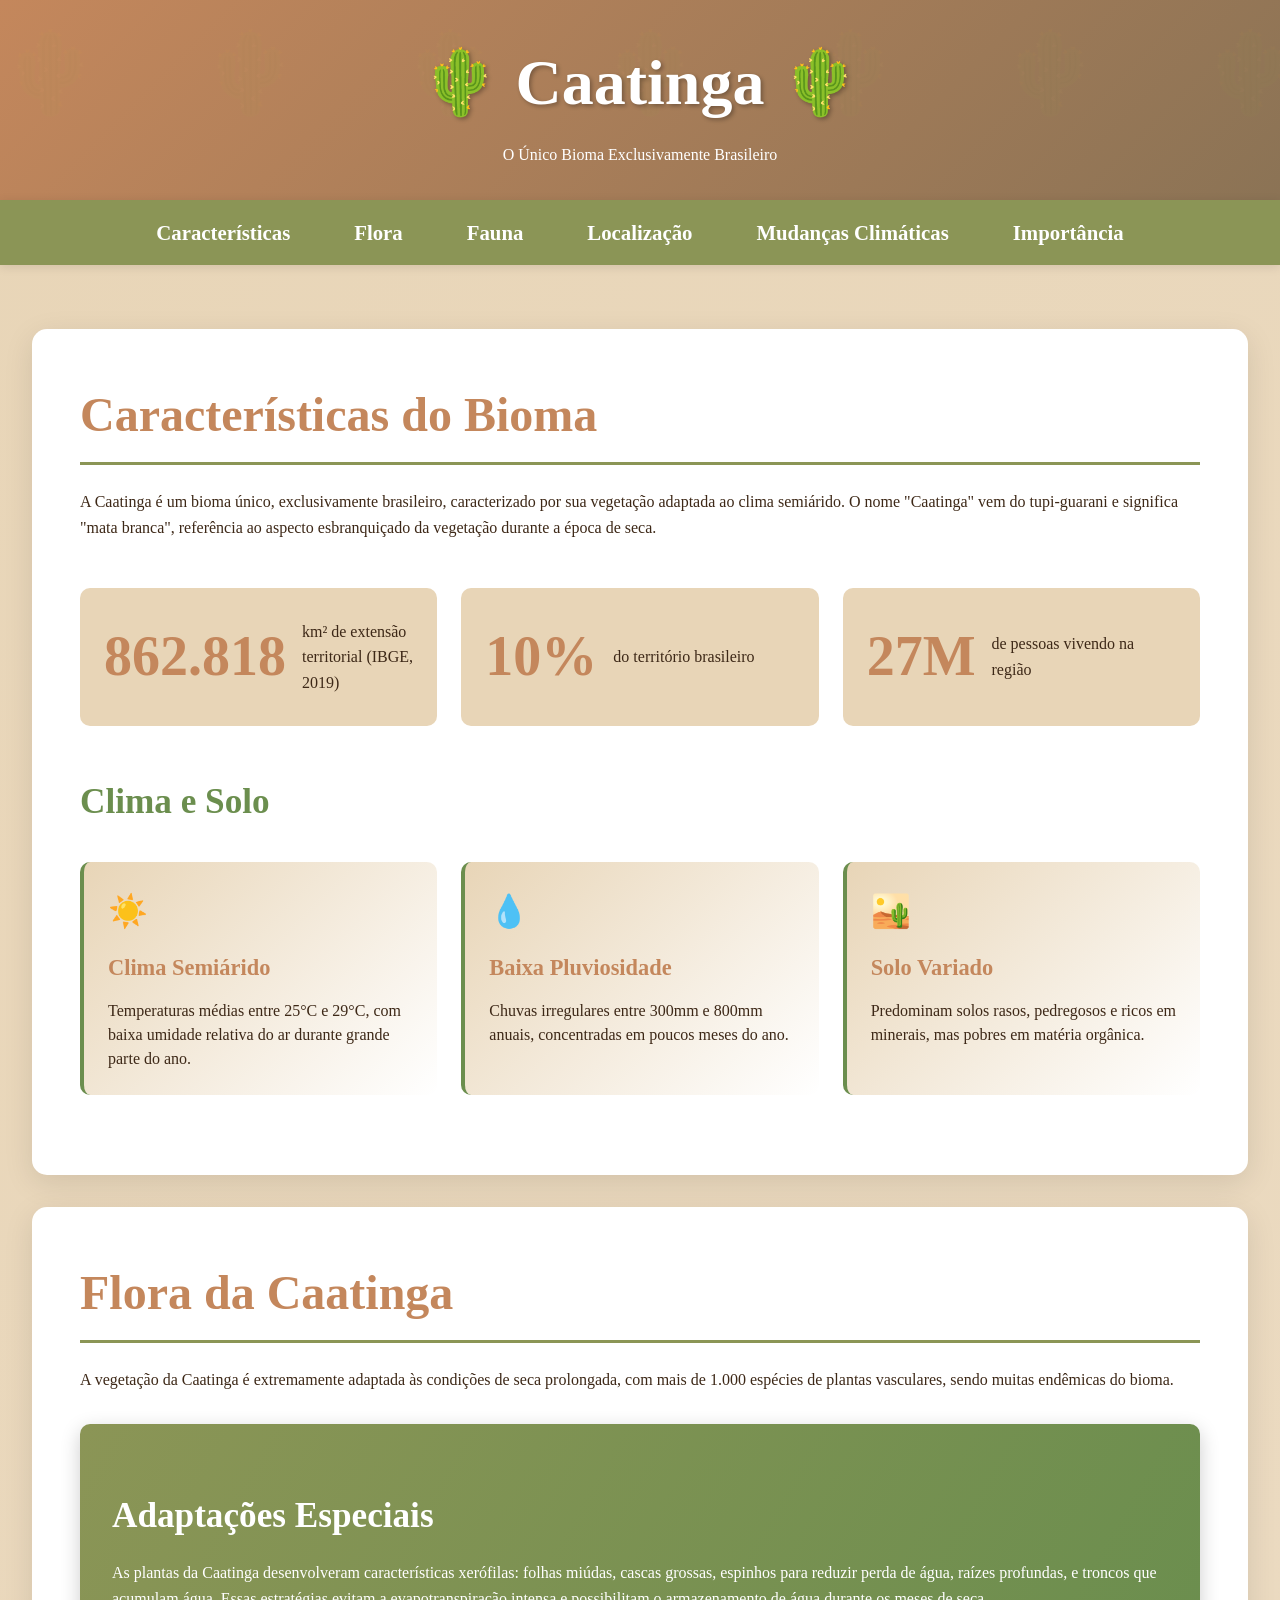
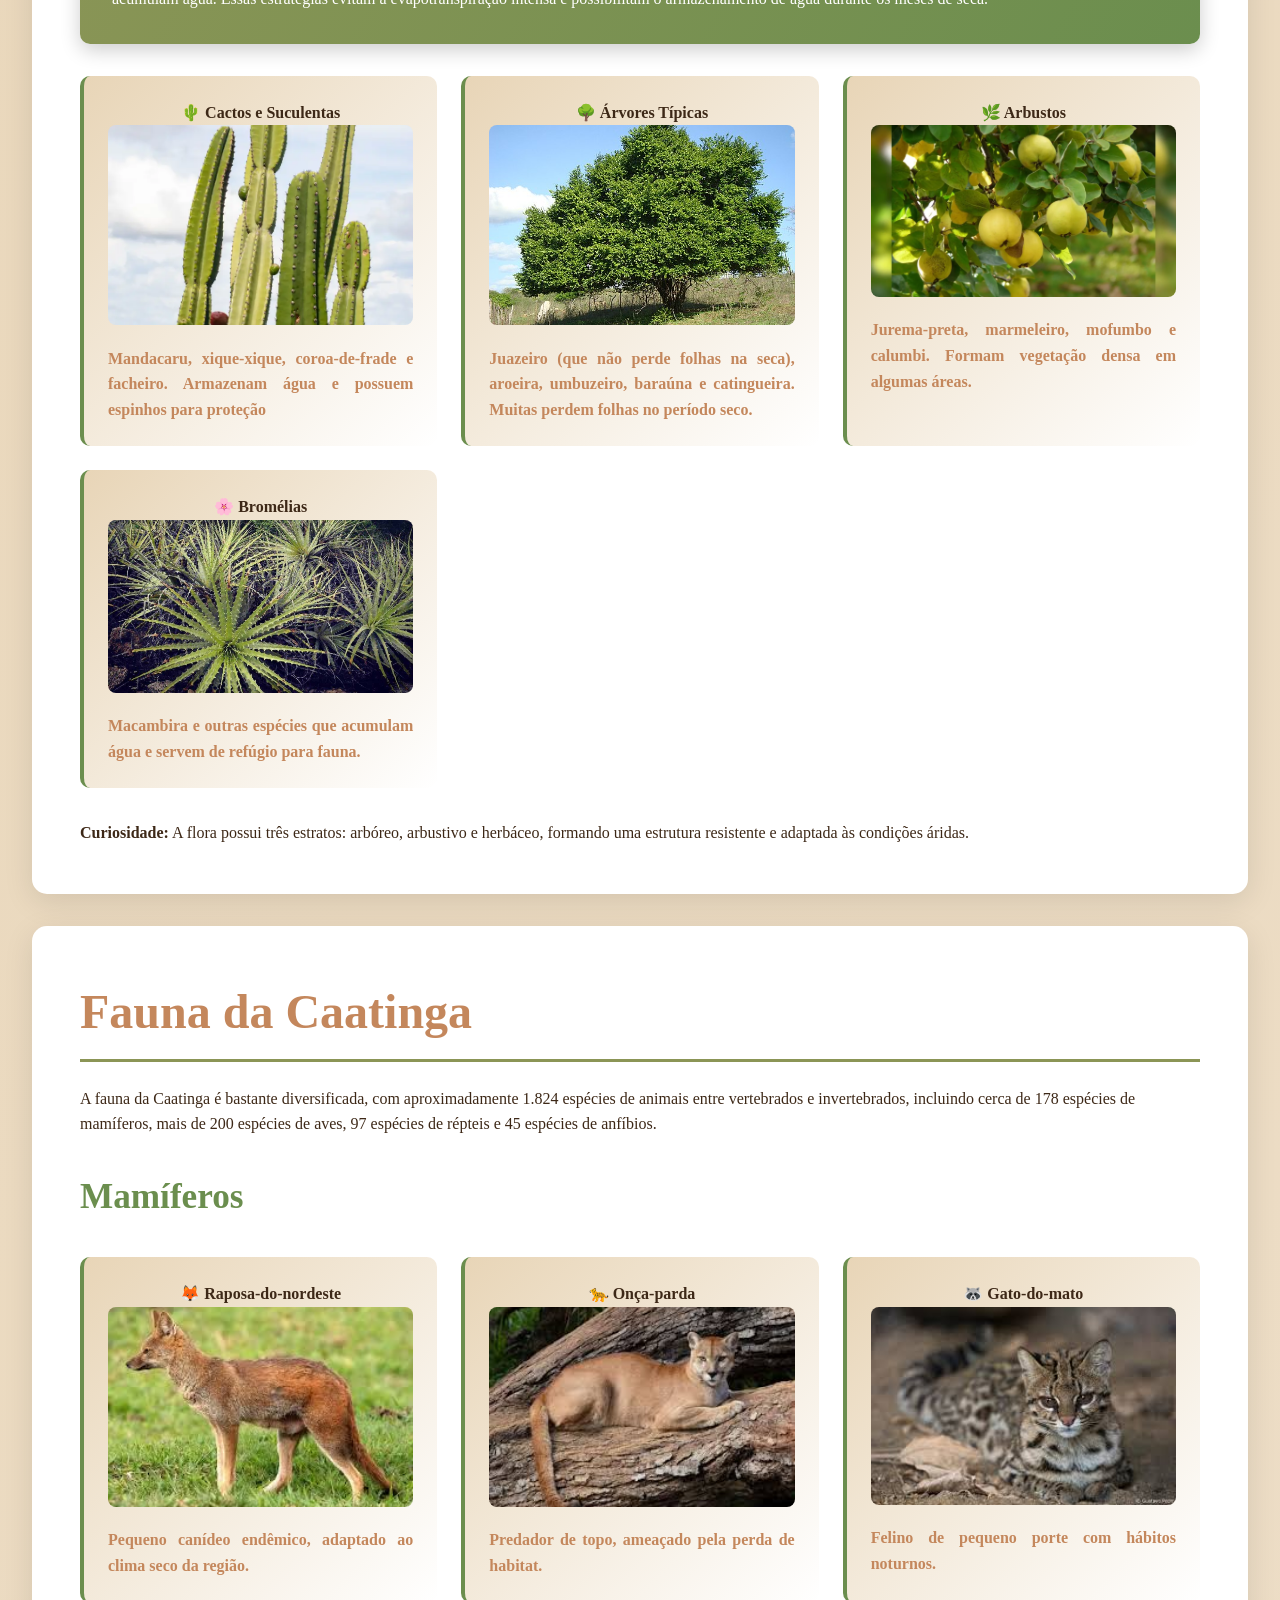
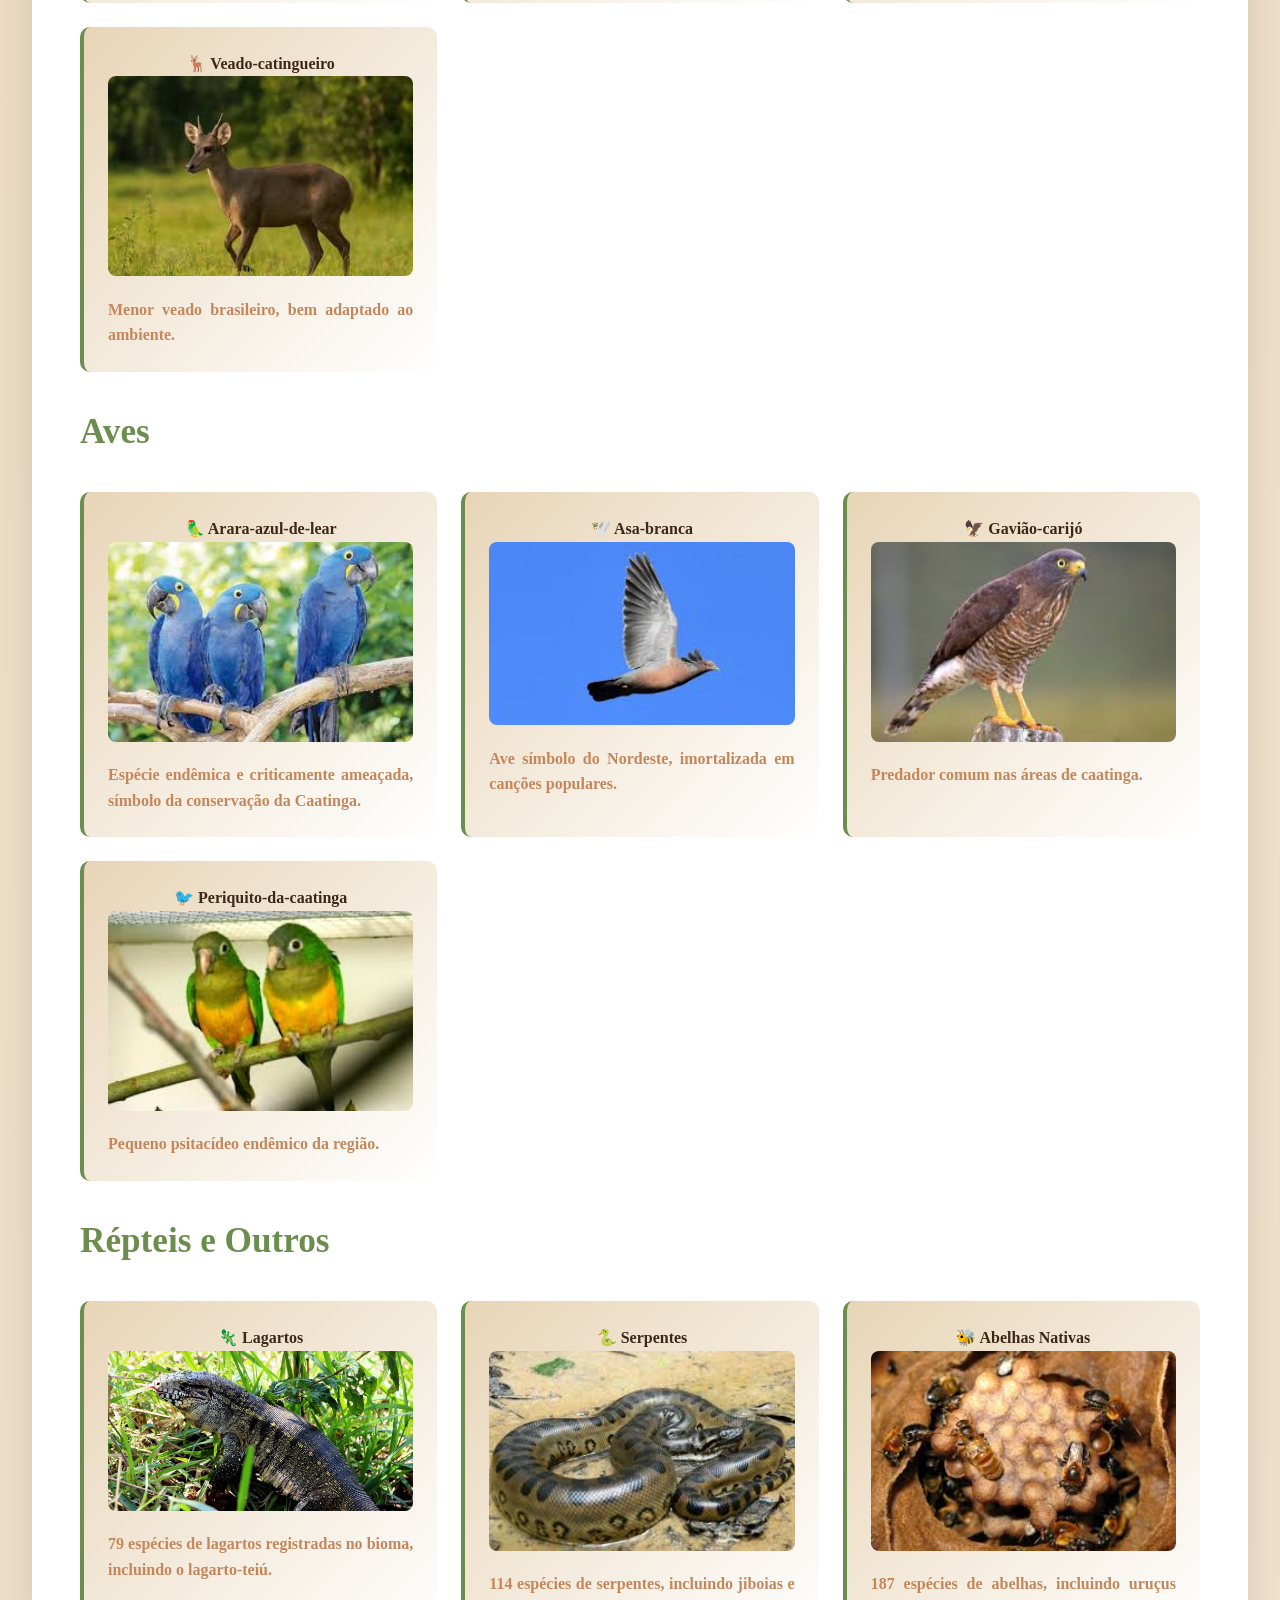
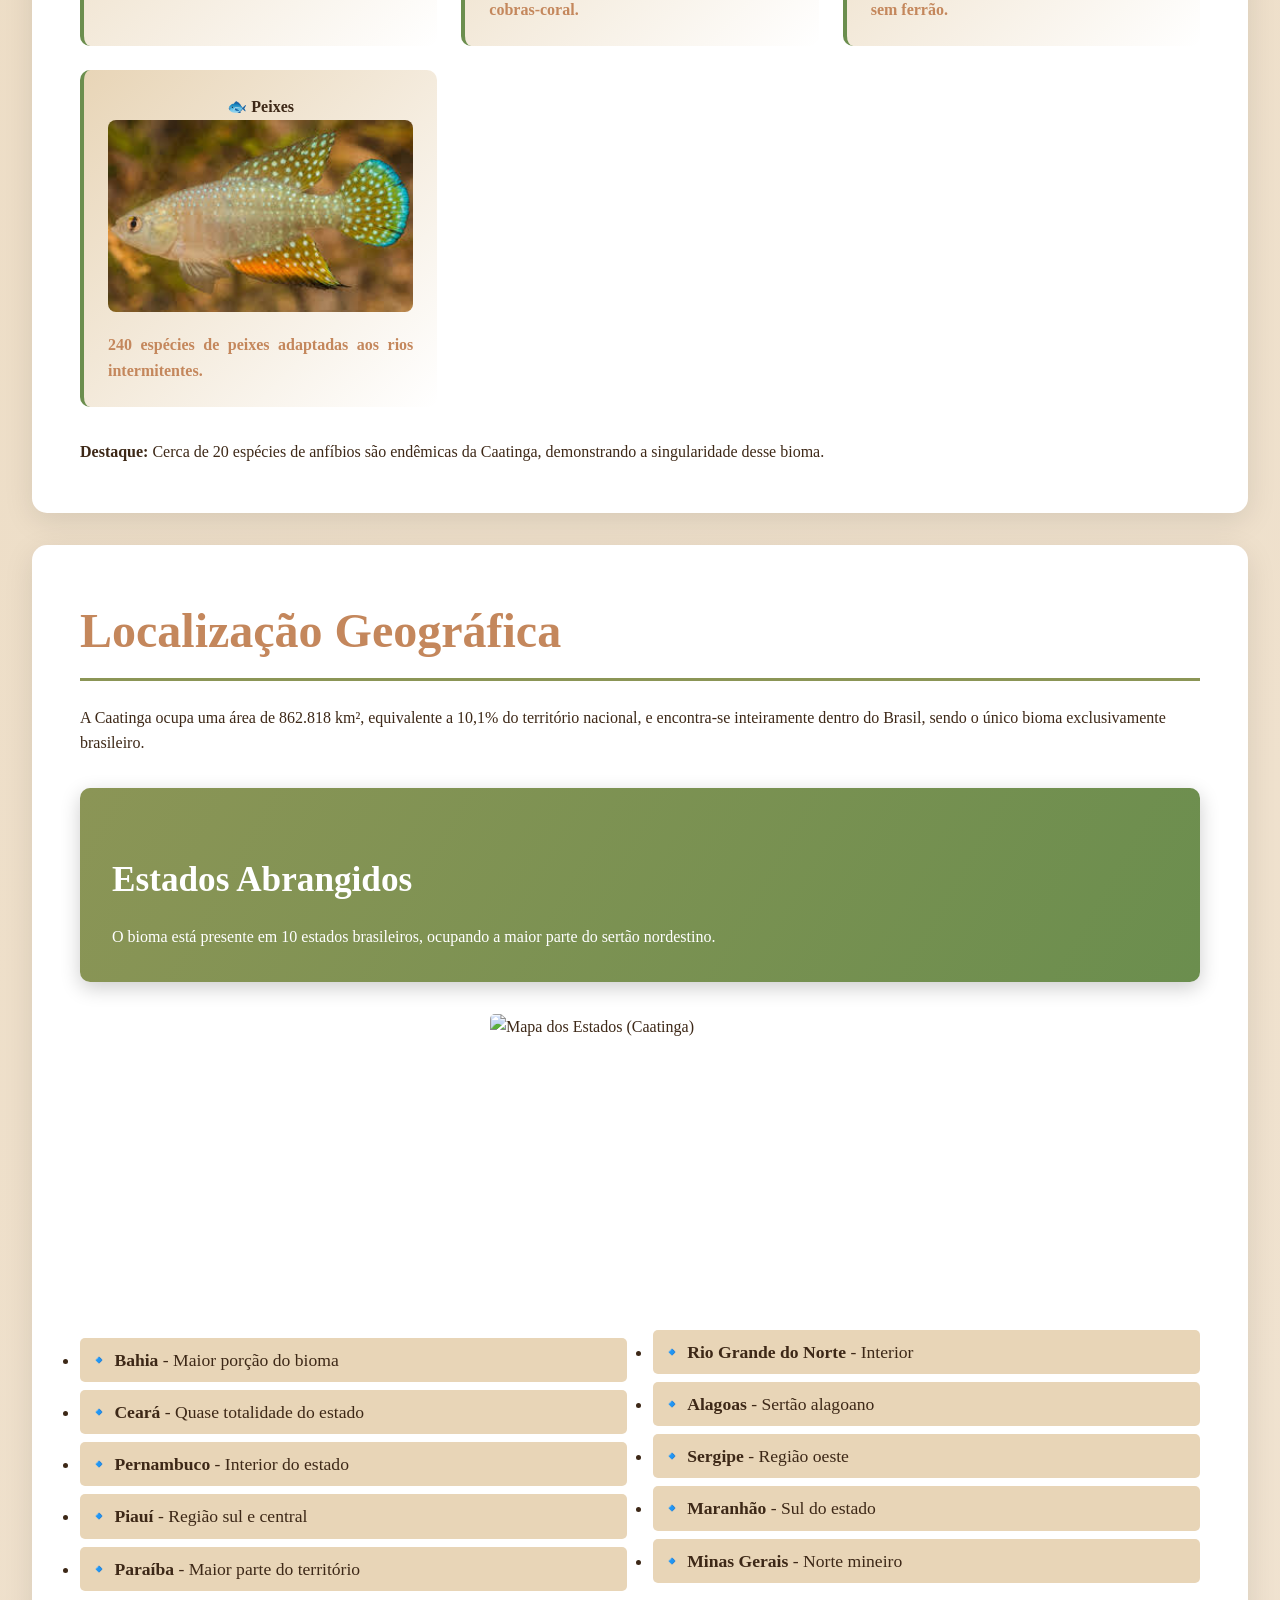
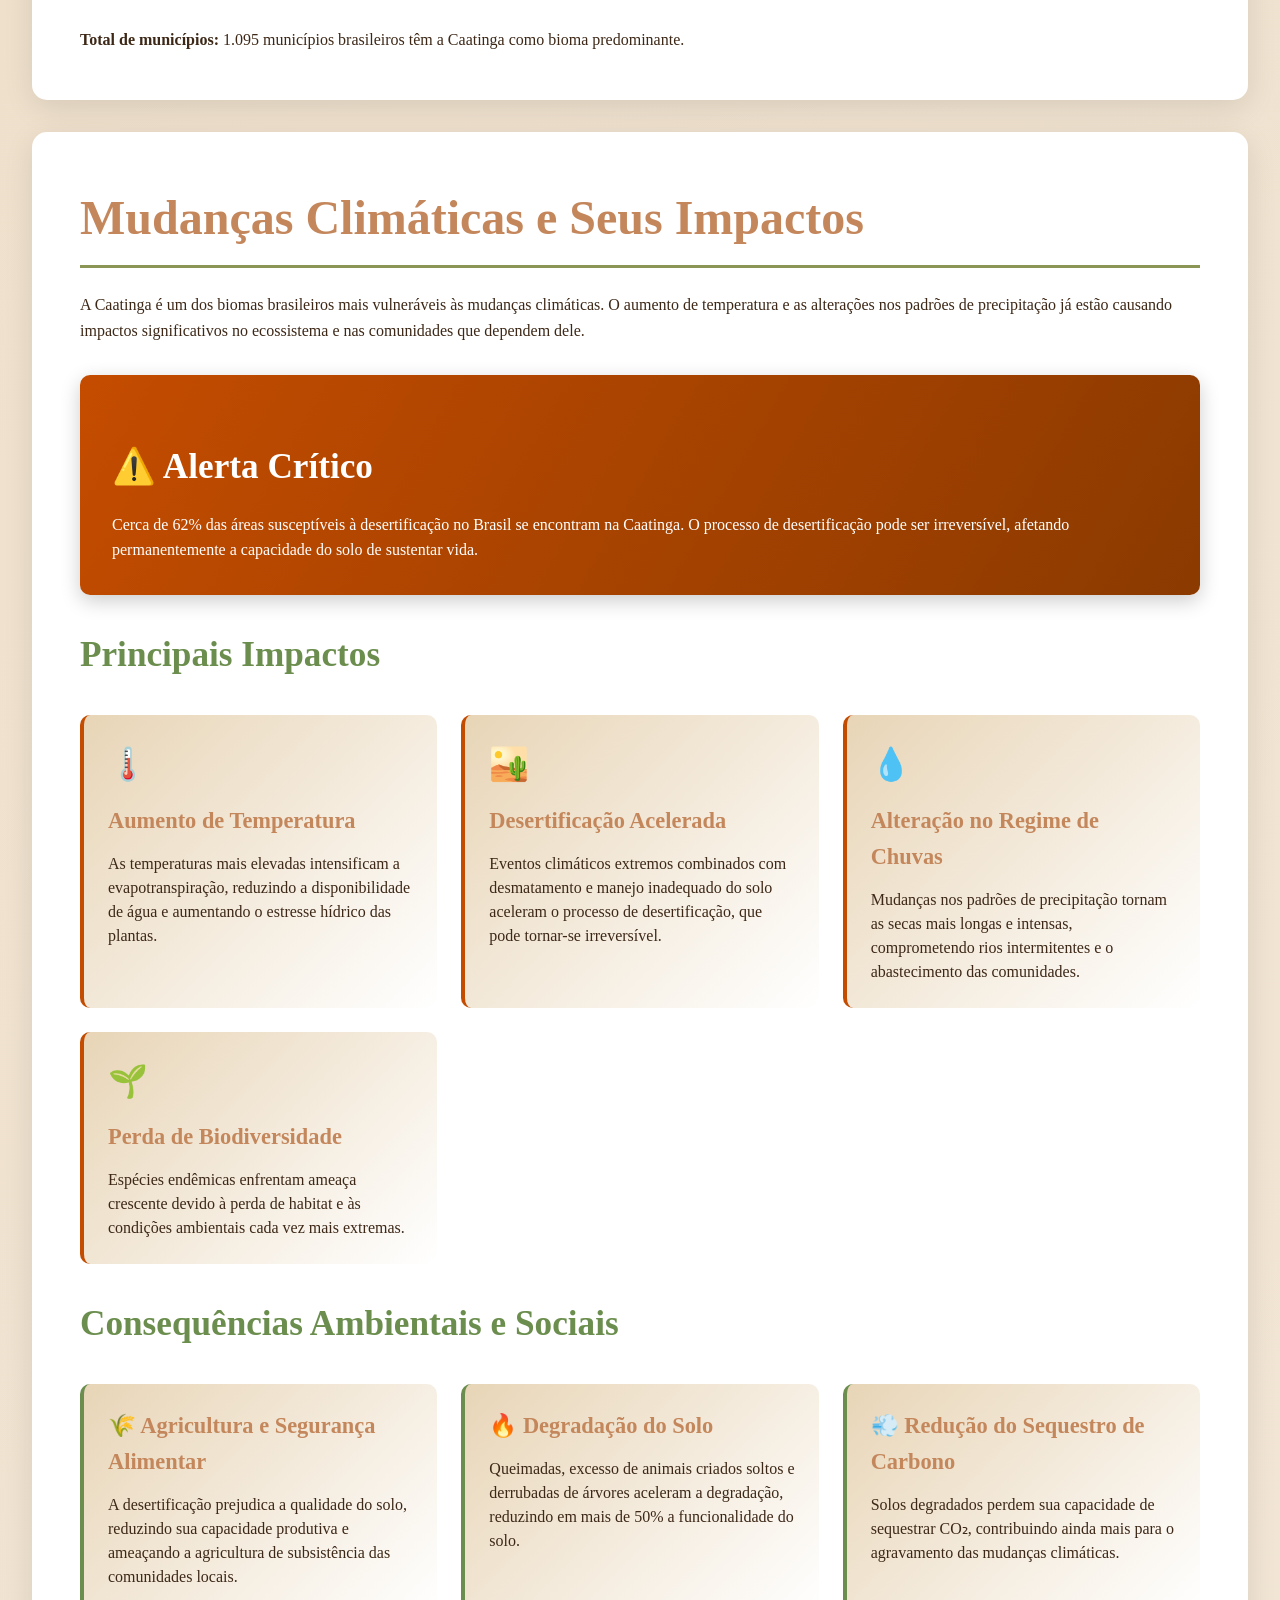
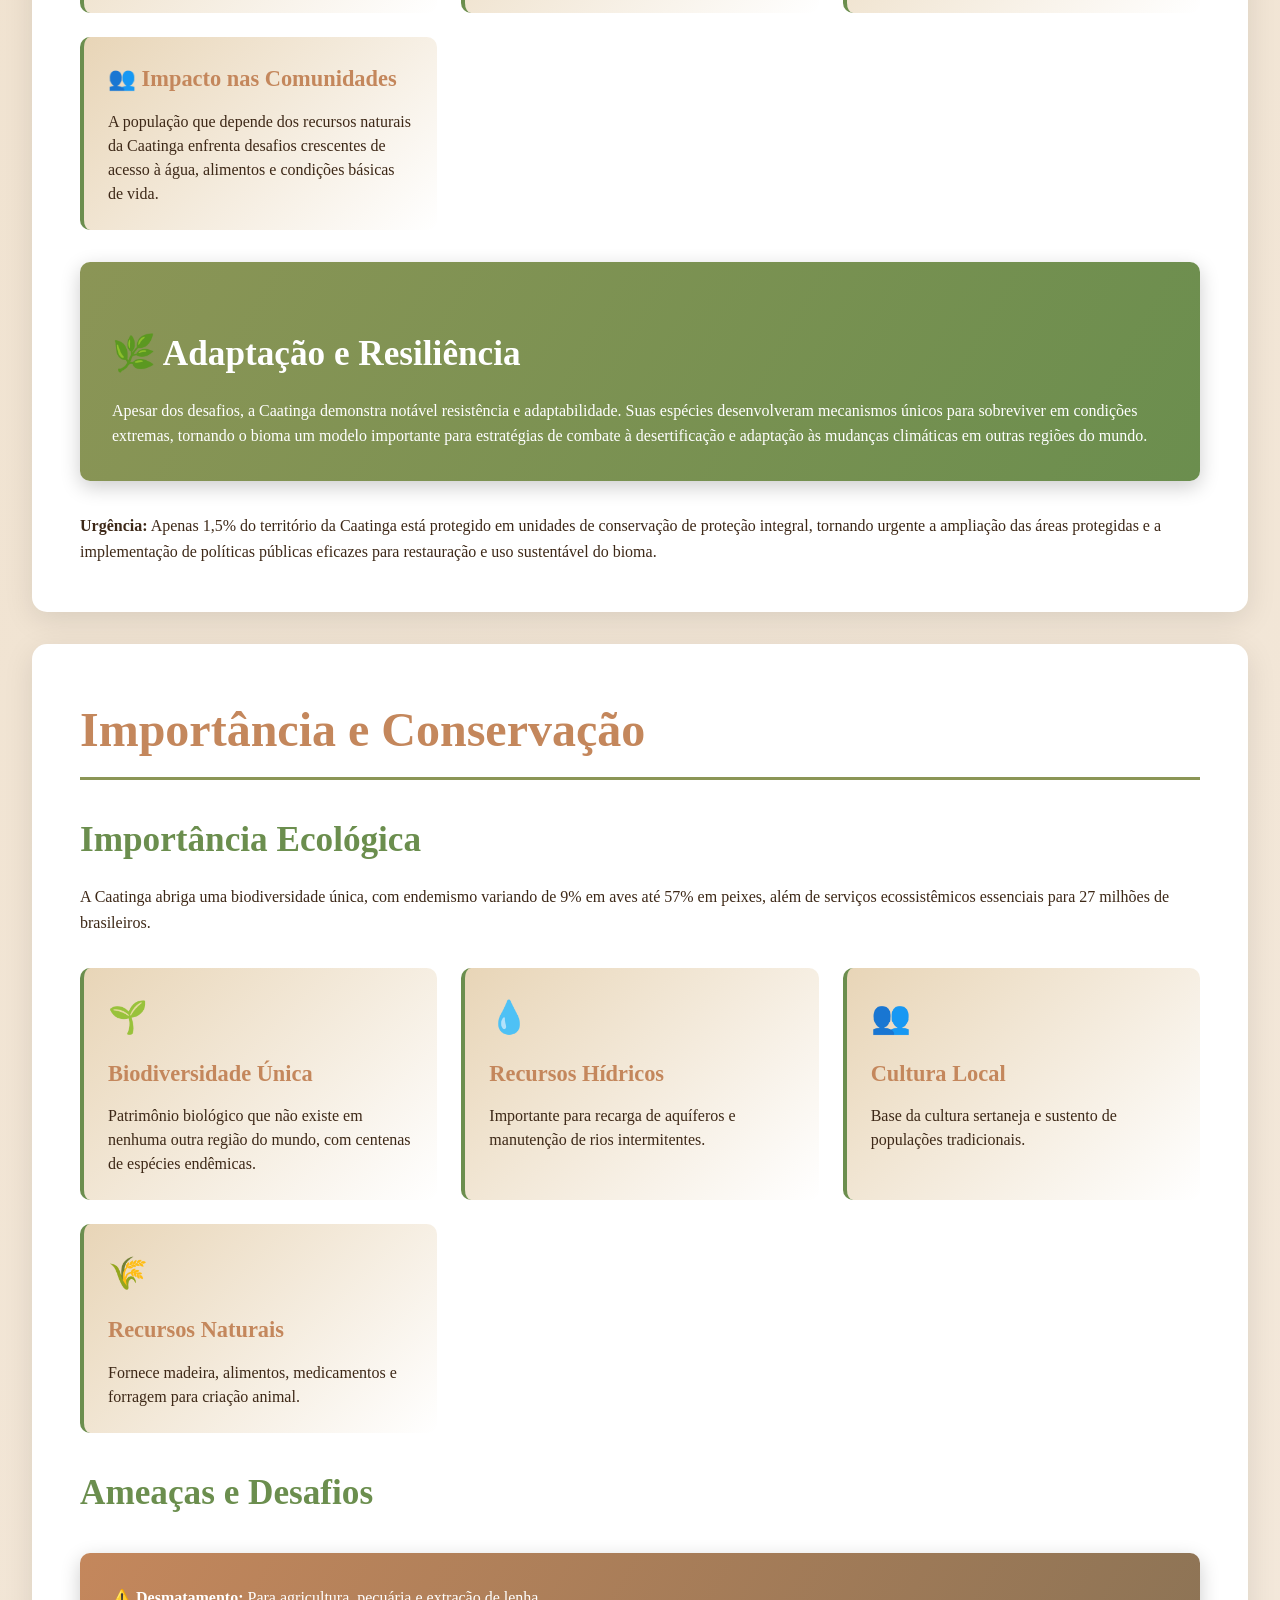
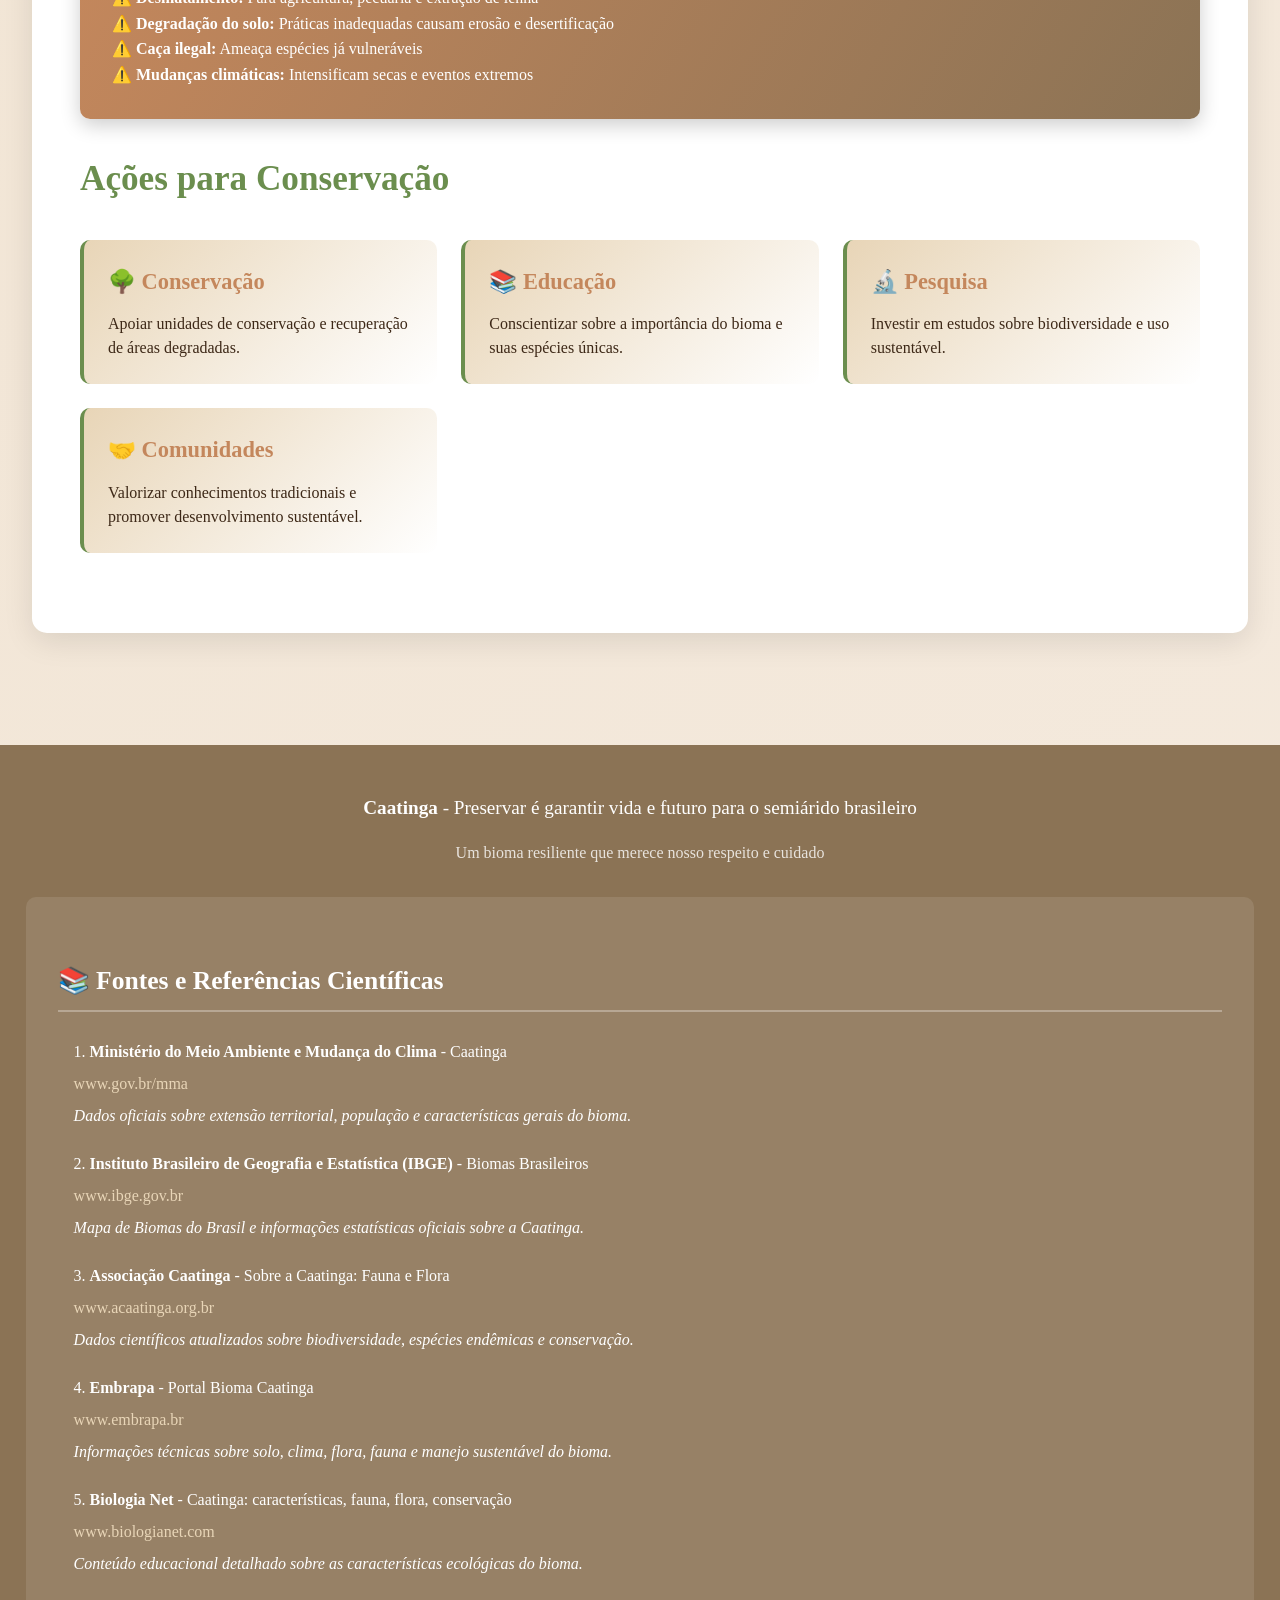
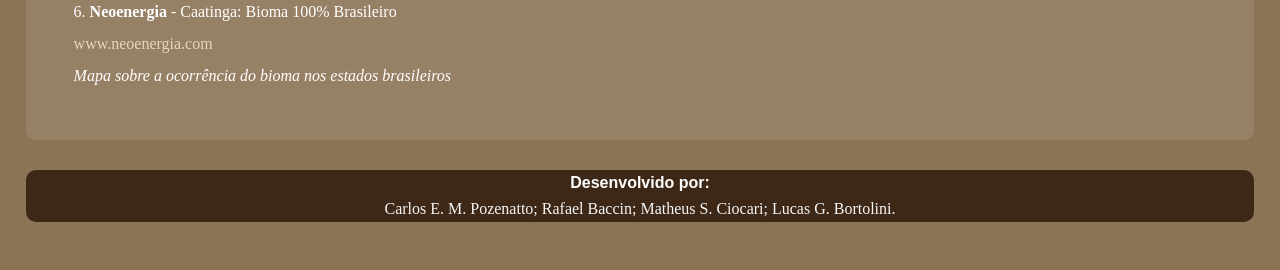
==== commit 045f7916: "Update index.html" ====
--- a/index.html
+++ b/index.html
@@ -80,7 +80,7 @@
                 </div>
                 <div class="gallery-item">
                     <h4> 🌳 Árvores Típicas </h4>
-                    <img src="flora/juazeiro/Juazeiro.jpg" alt="Juazeiro">
+                    <img src="flora/juazeiro/juazeiro.jpg" alt="Juazeiro">
                     <p id="desc">Juazeiro (que não perde folhas na seca), aroeira, umbuzeiro, baraúna e catingueira. Muitas perdem folhas no período seco.</p>
                 </div>
                 <div class="gallery-item">
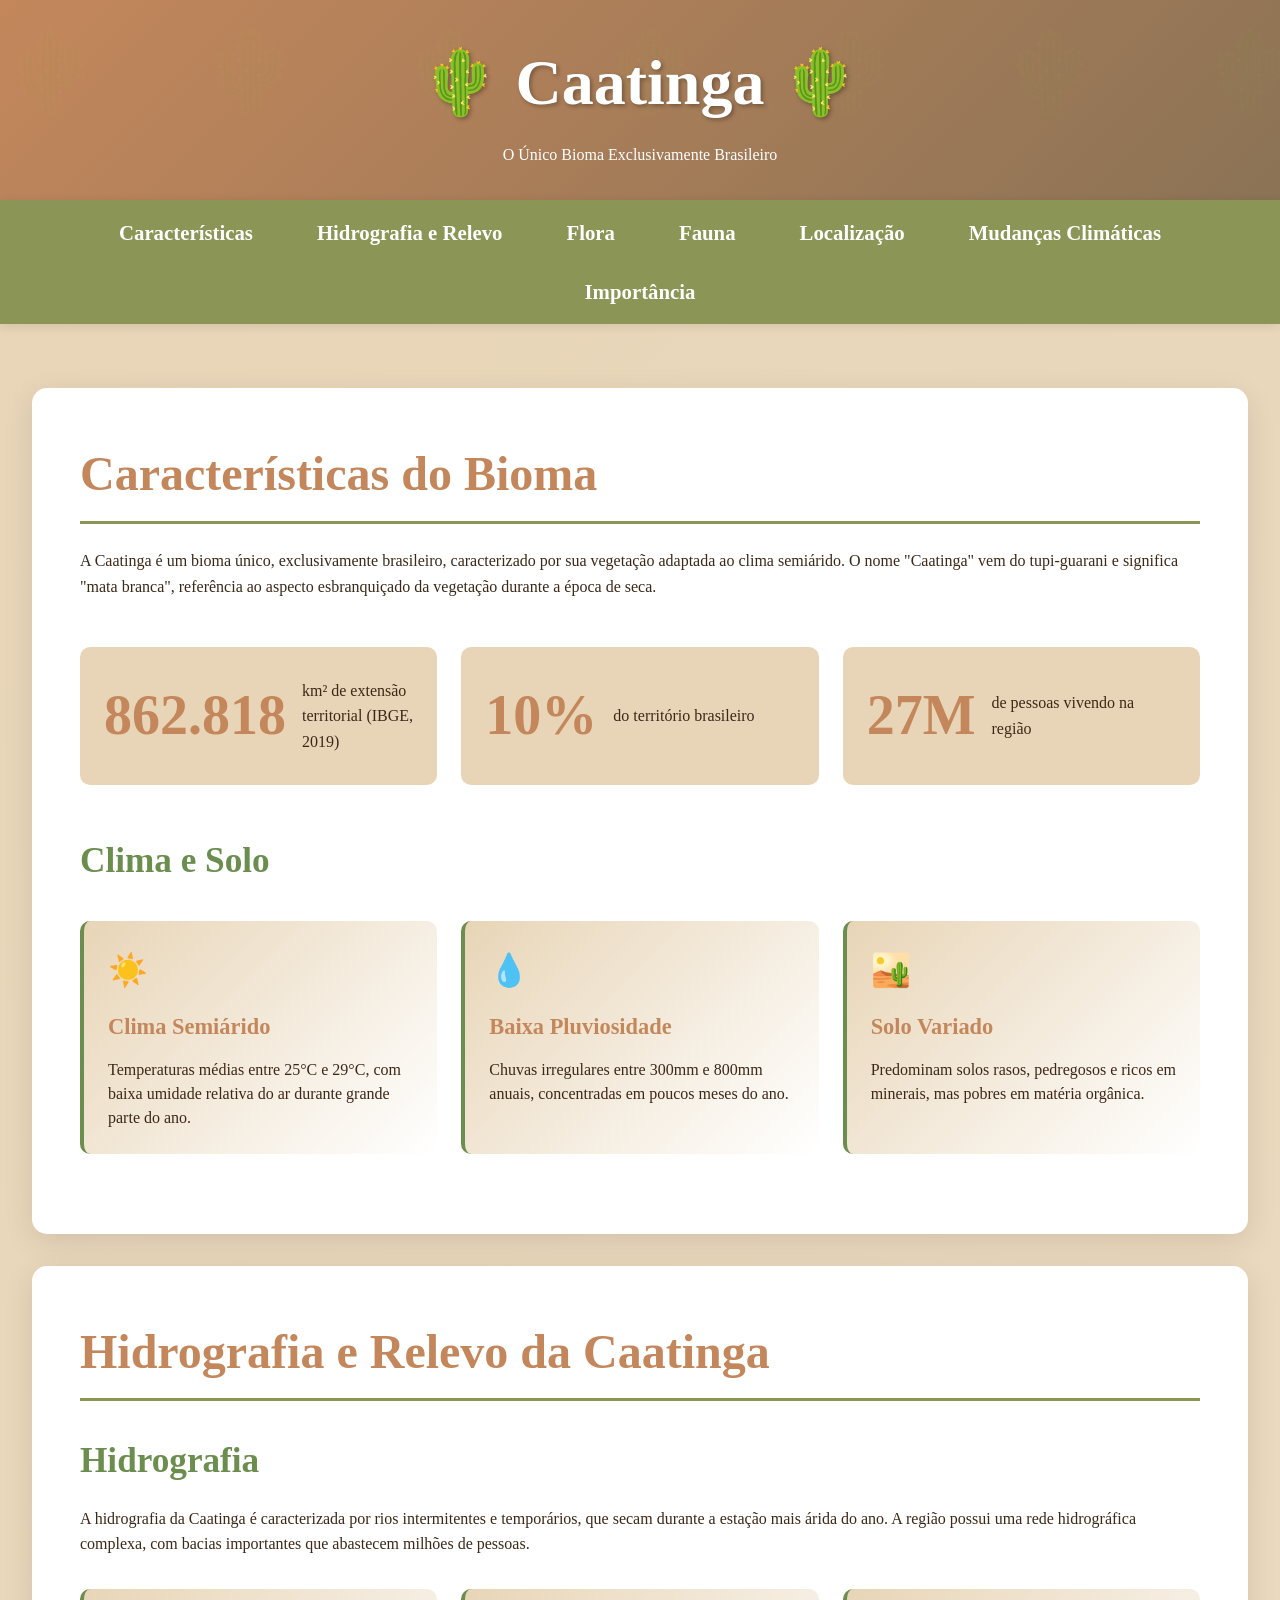
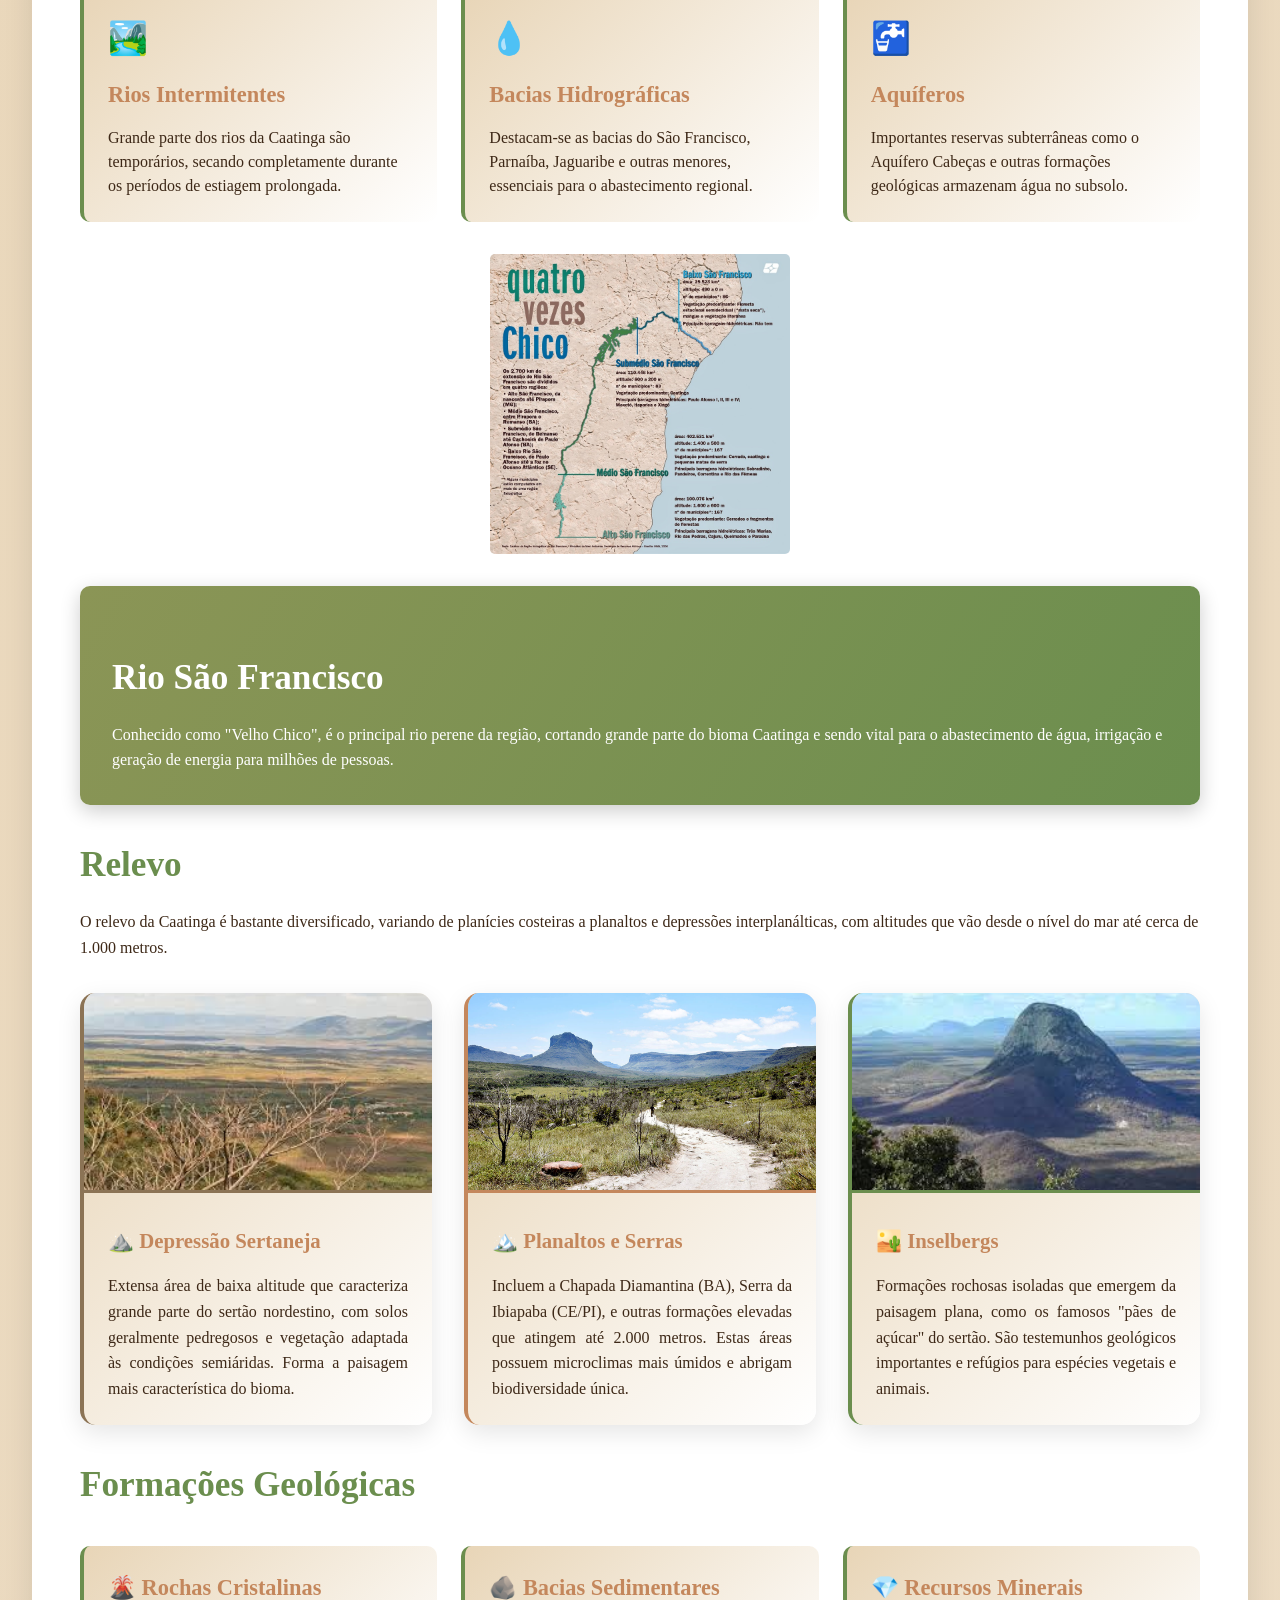
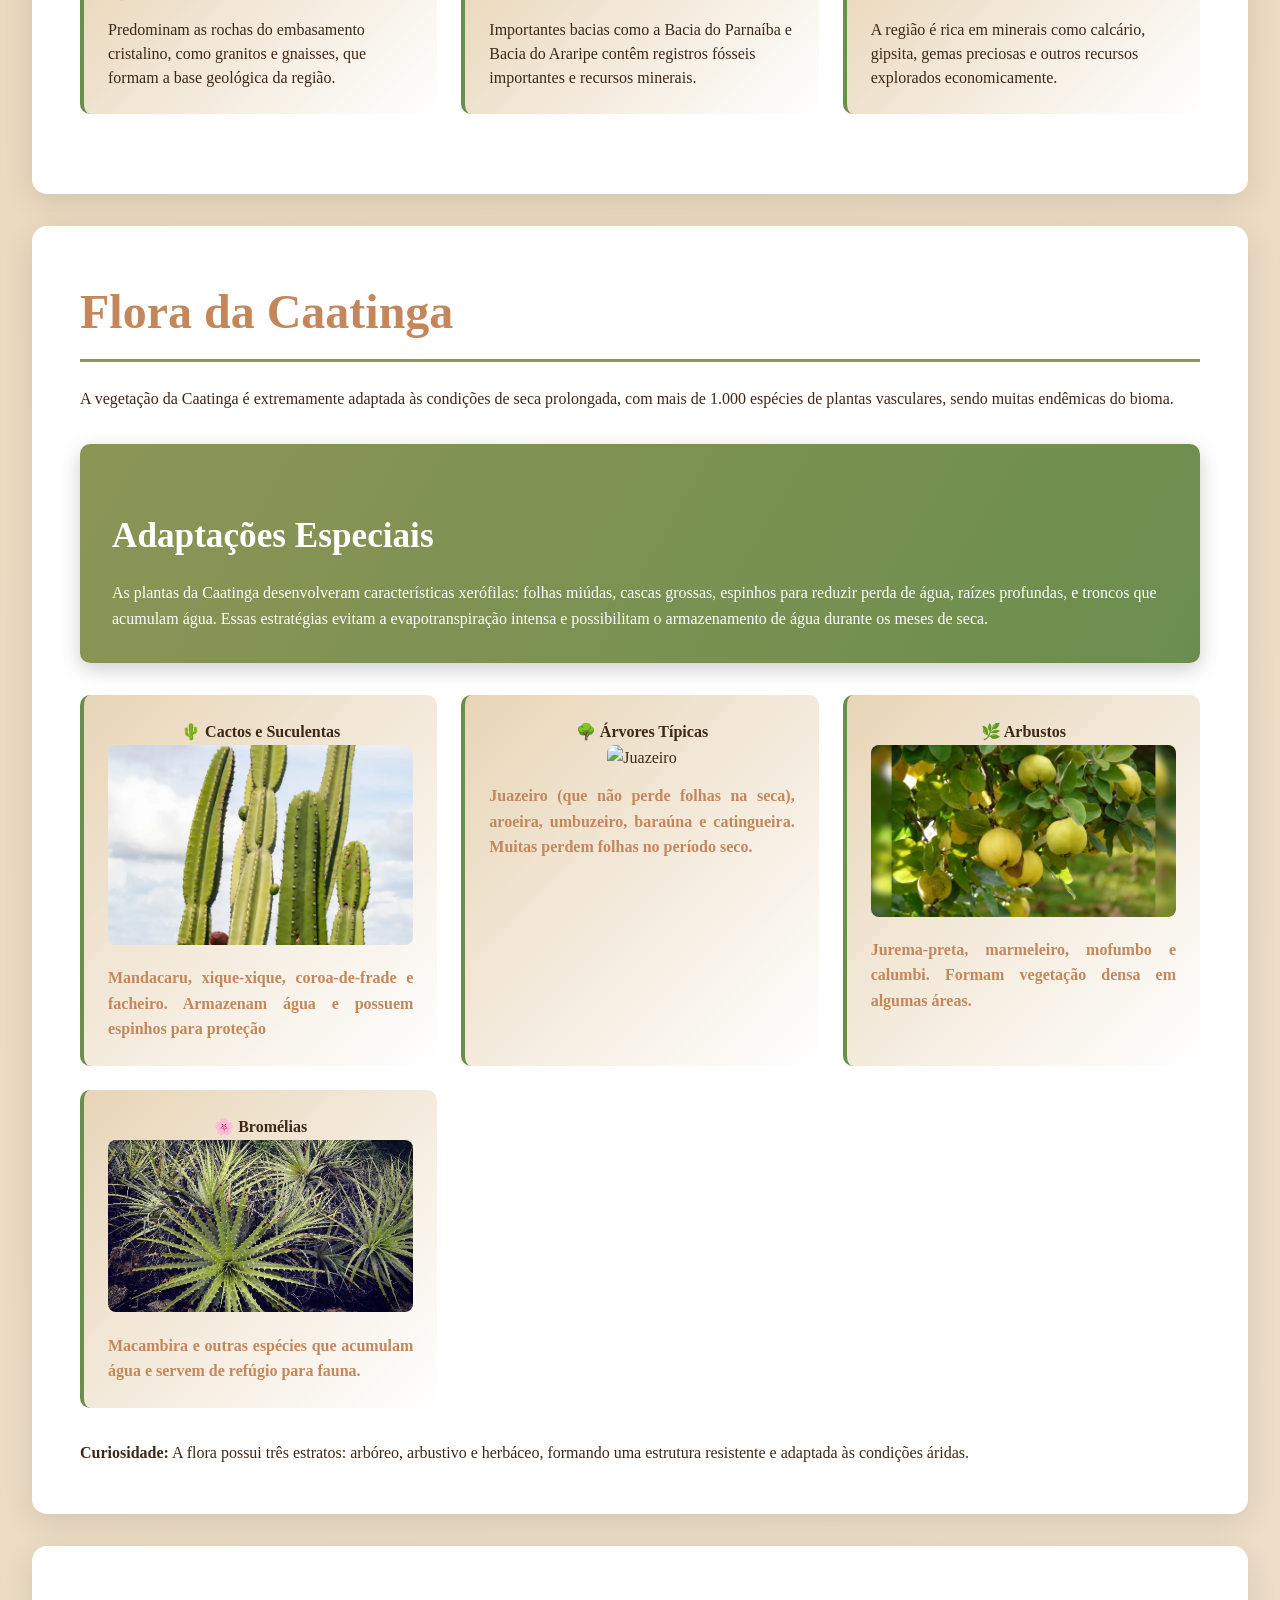
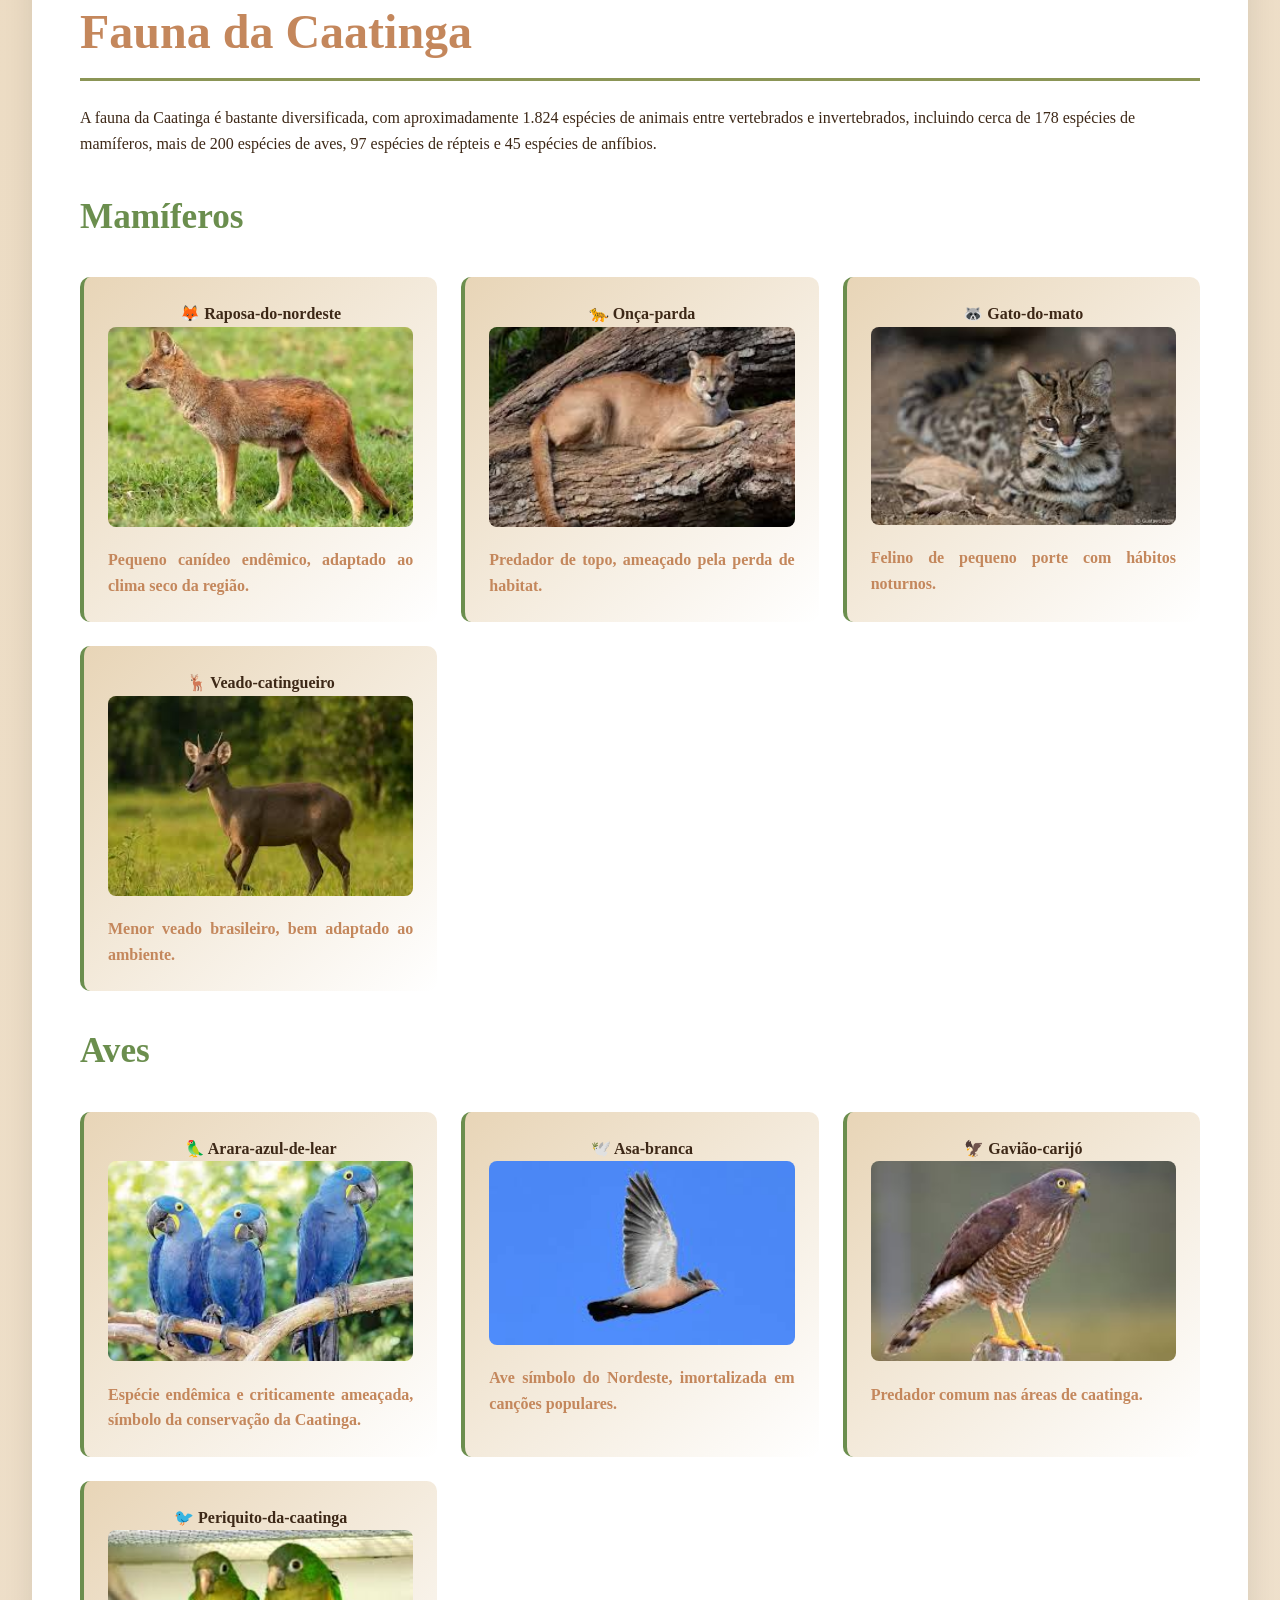
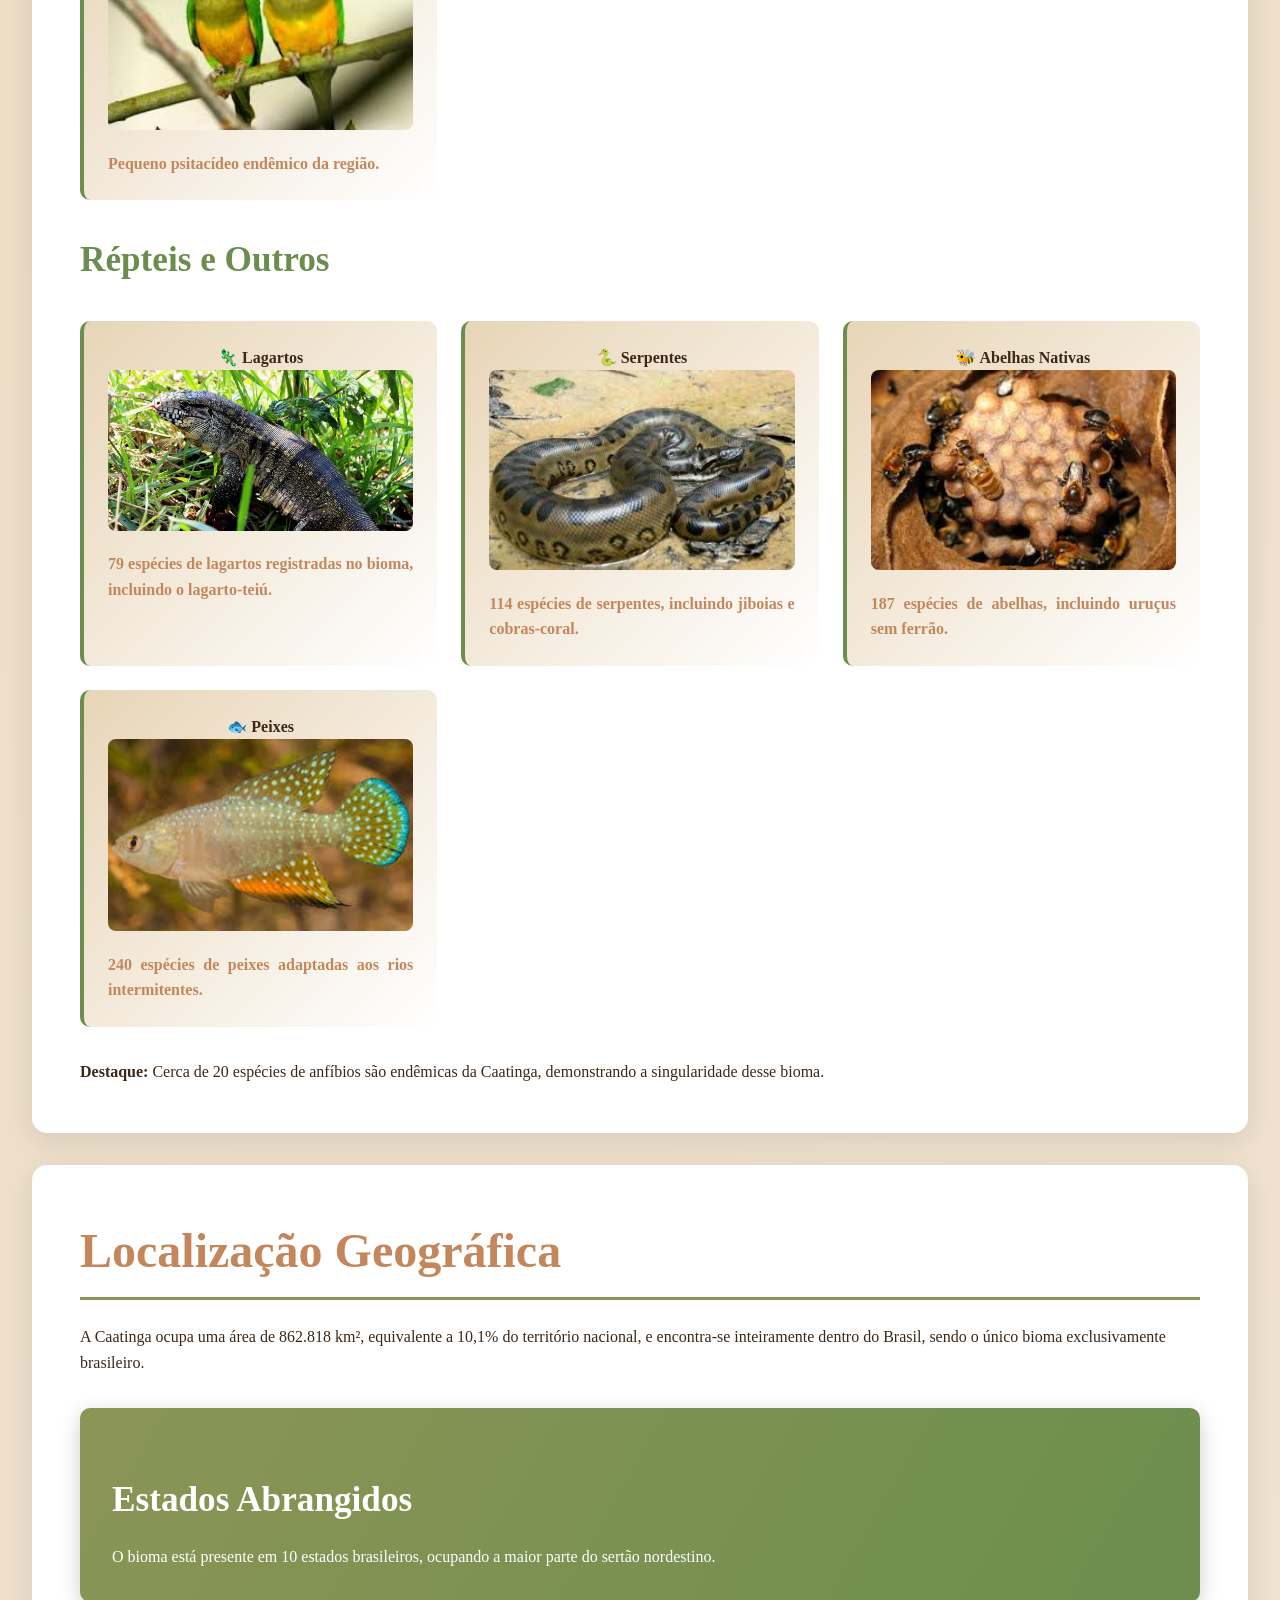
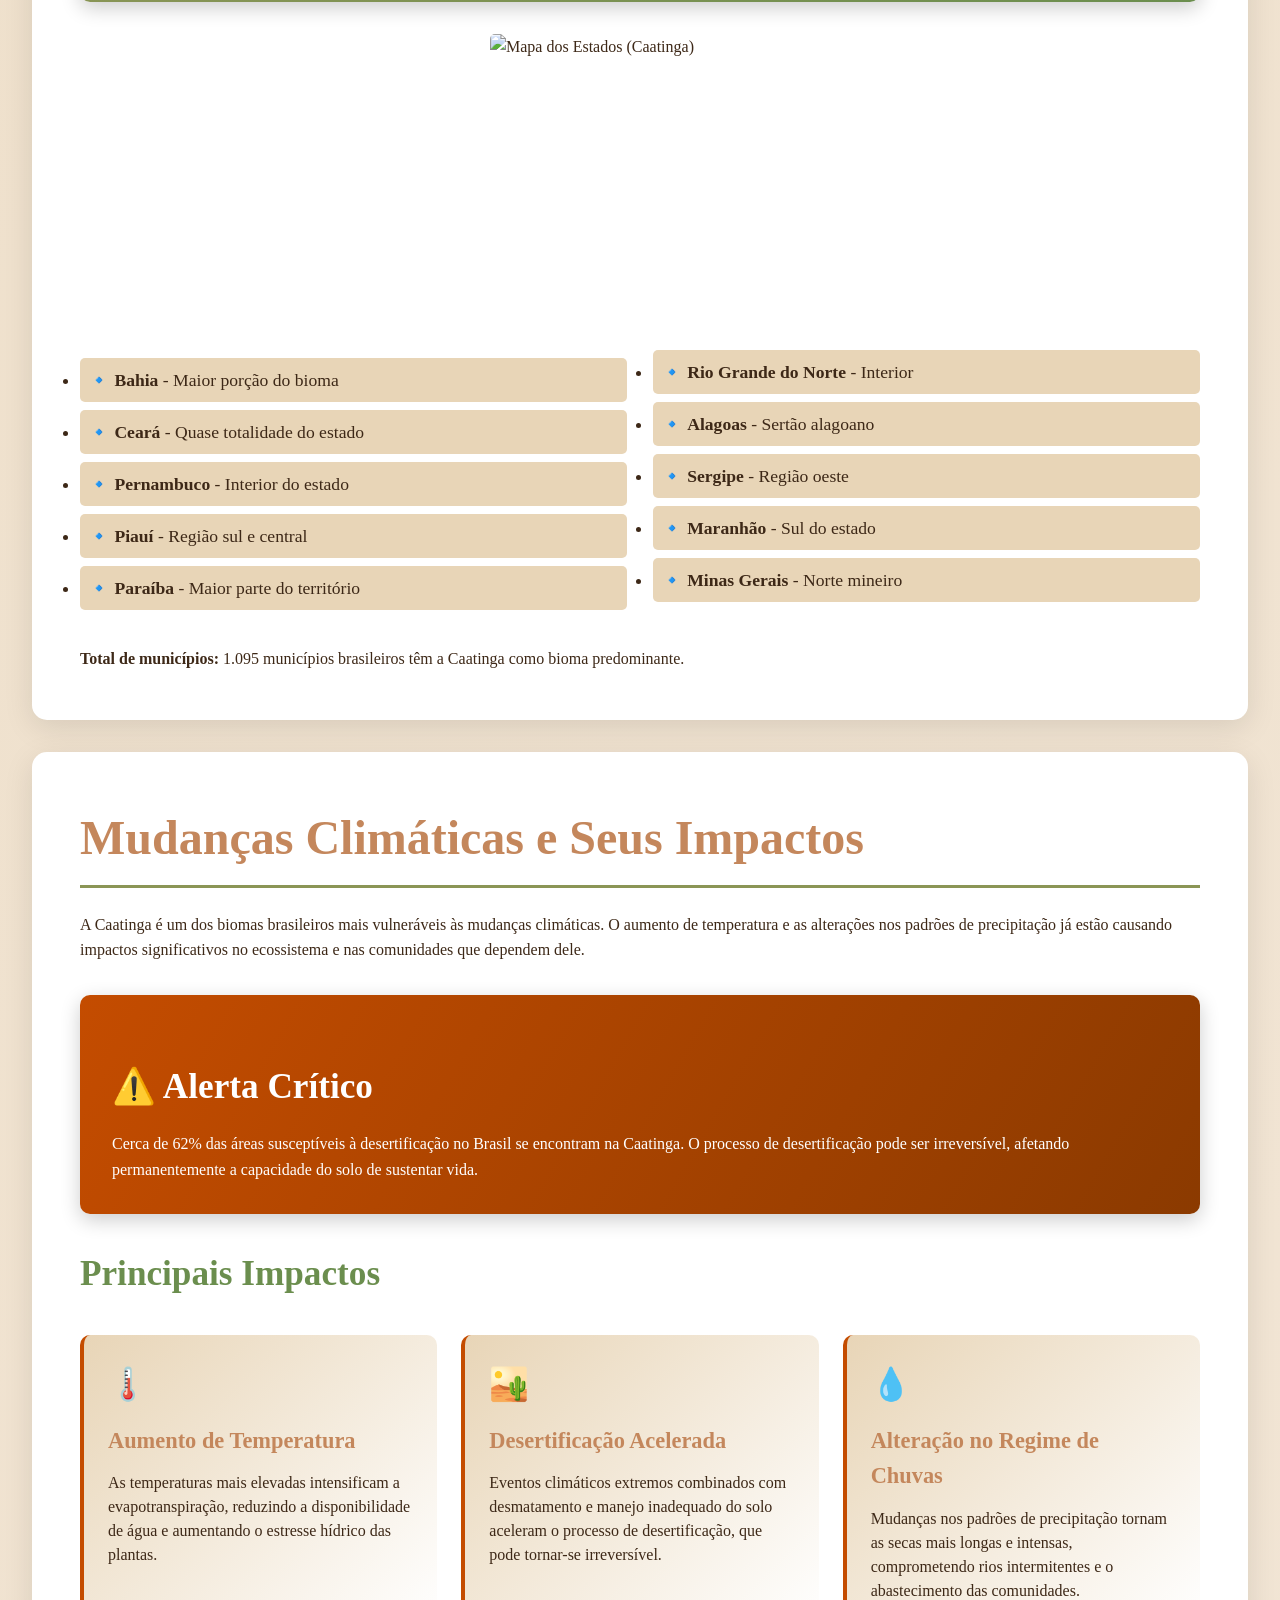
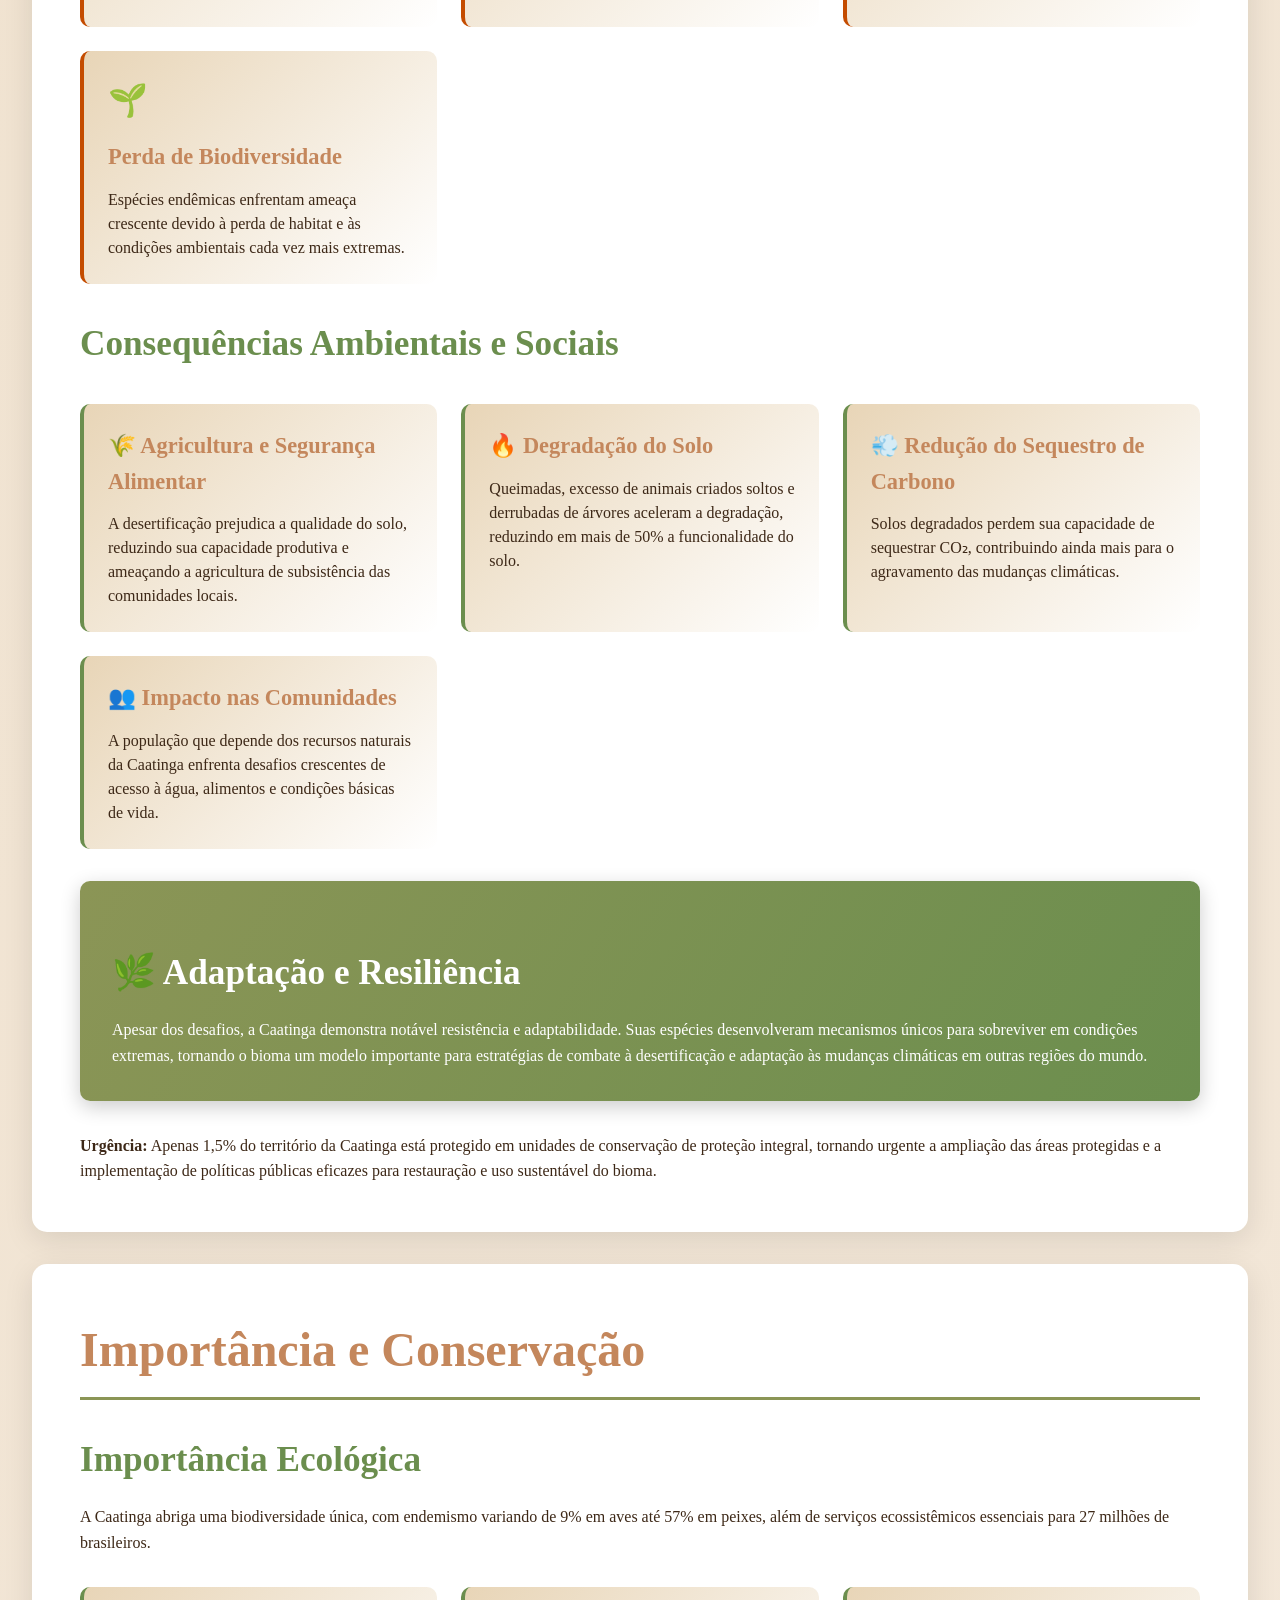
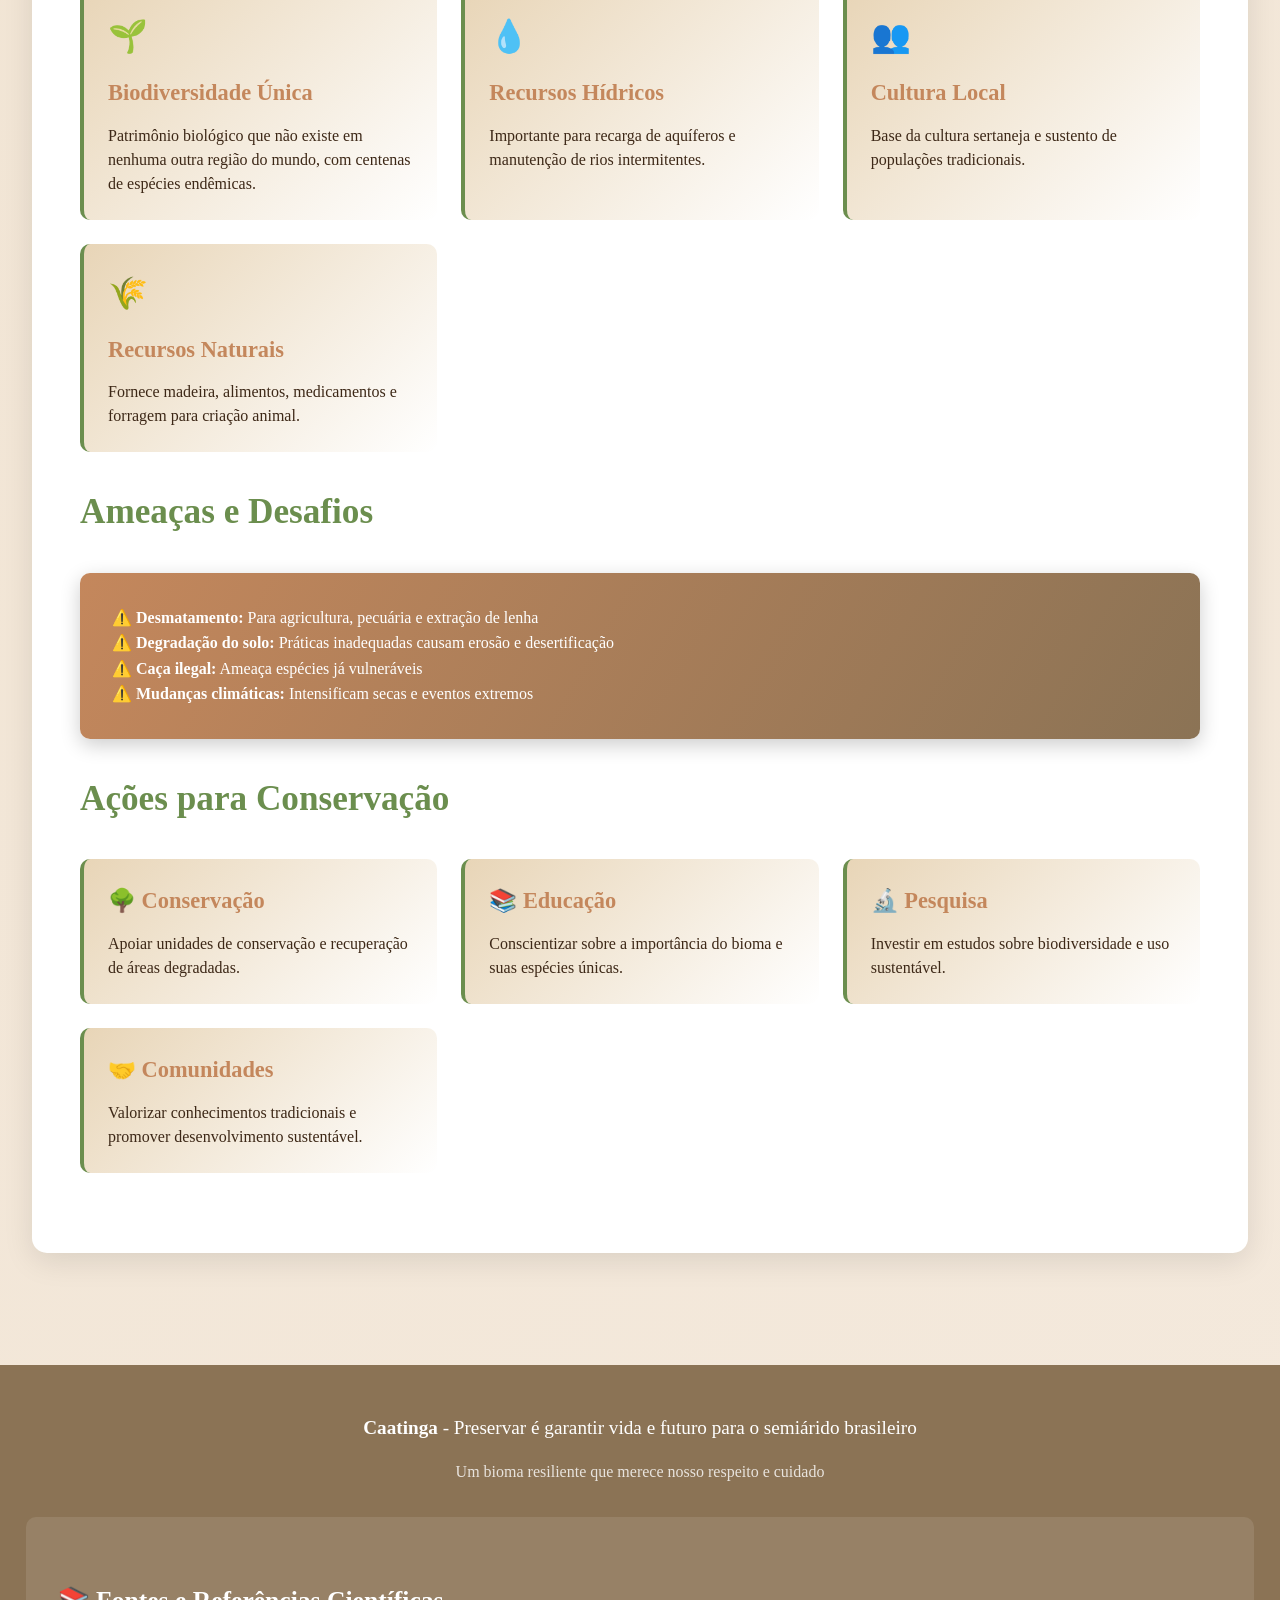
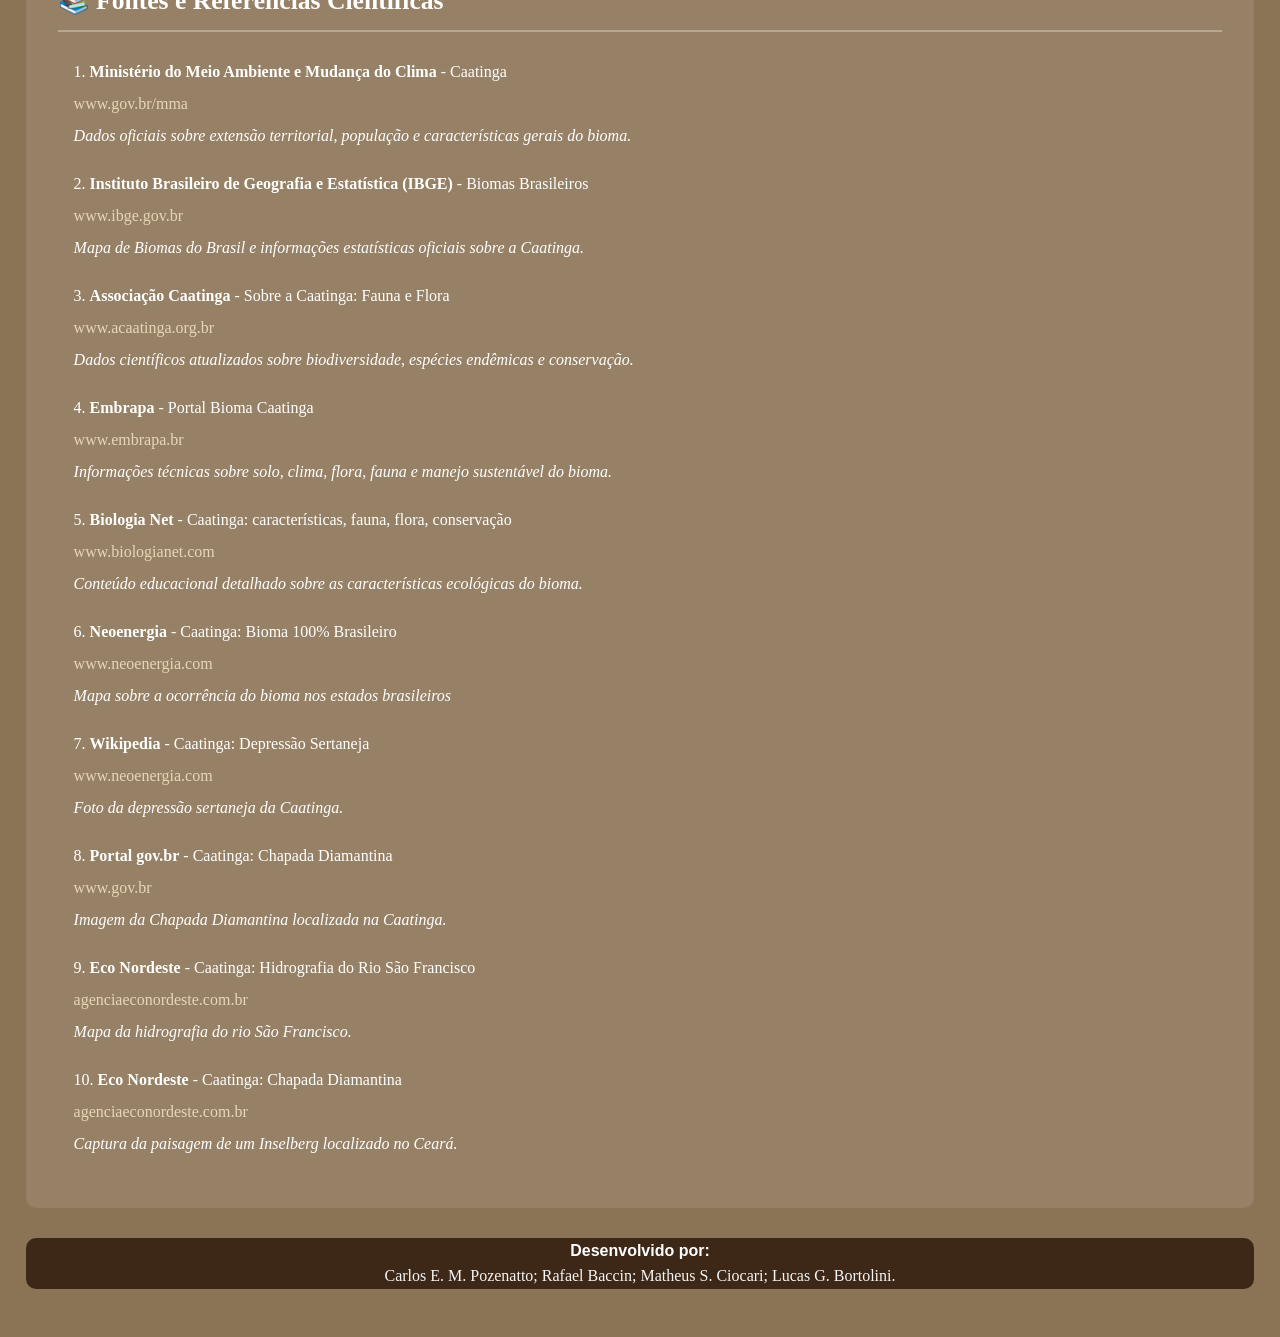
==== commit 0ad0416c: "add hidrography and relevo adicionado relevo e hidrografia" ====
--- a/index.html
+++ b/index.html
@@ -15,6 +15,7 @@
     <nav>
         <ul>
             <li><a href="#caracteristicas">Características</a></li>
+            <li><a href="#hidrografia-relevo">Hidrografia e Relevo</a></li>
             <li><a href="#flora">Flora</a></li>
             <li><a href="#fauna">Fauna</a></li>
             <li><a href="#localizacao">Localização</a></li>
@@ -63,6 +64,98 @@
             </div>
         </section>
 
+    <section id="hidrografia-relevo">
+        <h2>Hidrografia e Relevo da Caatinga</h2>
+        
+        <h3>Hidrografia</h3>
+        <p>A hidrografia da Caatinga é caracterizada por rios intermitentes e temporários, que secam durante a estação mais árida do ano. A região possui uma rede hidrográfica complexa, com bacias importantes que abastecem milhões de pessoas.</p>
+
+        <div class="grid">
+            <div class="card">
+                <div class="icon">🏞️</div>
+                <h4>Rios Intermitentes</h4>
+                <p>Grande parte dos rios da Caatinga são temporários, secando completamente durante os períodos de estiagem prolongada.</p>
+            </div>
+            <div class="card">
+                <div class="icon">💧</div>
+                <h4>Bacias Hidrográficas</h4>
+                <p>Destacam-se as bacias do São Francisco, Parnaíba, Jaguaribe e outras menores, essenciais para o abastecimento regional.</p>
+            </div>
+            <div class="card">
+                <div class="icon">🚰</div>
+                <h4>Aquíferos</h4>
+                <p>Importantes reservas subterrâneas como o Aquífero Cabeças e outras formações geológicas armazenam água no subsolo.</p>
+            </div>
+        </div>
+
+        <div id="img_mapa">
+                    <img id="myImg" src="relevo/rio.jpg" alt="Mapa da hidrografia do Rio São Francisco" style="width:100%;max-width:300px">
+                </div>
+
+                <div id="myModal" class="modal">
+
+                <!-- The Close Button -->
+                <span class="close">&times;</span>
+
+                <!-- Modal Content (The Image) -->
+                <img class="modal-content" id="img01">
+
+                <!-- Modal Caption (Image Text) -->
+                <div id="caption"></div>
+                </div>
+
+        <div class="highlight">
+            <h3 style="color: white;">Rio São Francisco</h3>
+            <p>Conhecido como "Velho Chico", é o principal rio perene da região, cortando grande parte do bioma Caatinga e sendo vital para o abastecimento de água, irrigação e geração de energia para milhões de pessoas.</p>
+        </div>
+
+                <h3>Relevo</h3>
+        <p>O relevo da Caatinga é bastante diversificado, variando de planícies costeiras a planaltos e depressões interplanálticas, com altitudes que vão desde o nível do mar até cerca de 1.000 metros.</p>
+
+        <div class="relevo-container">
+            <!-- Depressão Sertaneja -->
+            <div class="relevo-item relevo-depressao">
+                <img src="relevo/depressao.jpg" alt="Depressão Sertaneja - Paisagem típica do sertão nordestino" class="relevo-image">
+                <div class="relevo-content">
+                    <h4>⛰️ Depressão Sertaneja</h4>
+                    <p>Extensa área de baixa altitude que caracteriza grande parte do sertão nordestino, com solos geralmente pedregosos e vegetação adaptada às condições semiáridas. Forma a paisagem mais característica do bioma.</p>
+                </div>
+            </div>
+
+            <!-- Planaltos e Serras -->
+            <div class="relevo-item relevo-planaltos">
+                <img src="relevo/chapada.jpg" alt="Planaltos e Serras - Chapada Diamantina na Caatinga" class="relevo-image">
+                <div class="relevo-content">
+                    <h4>🏔️ Planaltos e Serras</h4>
+                    <p>Incluem a Chapada Diamantina (BA), Serra da Ibiapaba (CE/PI), e outras formações elevadas que atingem até 2.000 metros. Estas áreas possuem microclimas mais úmidos e abrigam biodiversidade única.</p>
+                </div>
+            </div>
+
+            <!-- Inselbergs -->
+            <div class="relevo-item relevo-inselbergs">
+                <img src="relevo/inselbergs.jpg" alt="Inselbergs - Formações rochosas isoladas na Caatinga" class="relevo-image">
+                <div class="relevo-content">
+                    <h4>🏜️ Inselbergs</h4>
+                    <p>Formações rochosas isoladas que emergem da paisagem plana, como os famosos "pães de açúcar" do sertão. São testemunhos geológicos importantes e refúgios para espécies vegetais e animais.</p>
+                </div>
+            </div>
+        </div>
+        <h3>Formações Geológicas</h3>
+        <div class="grid">
+            <div class="card">
+                <h4>🌋 Rochas Cristalinas</h4>
+                <p>Predominam as rochas do embasamento cristalino, como granitos e gnaisses, que formam a base geológica da região.</p>
+            </div>
+            <div class="card">
+                <h4>🪨 Bacias Sedimentares</h4>
+                <p>Importantes bacias como a Bacia do Parnaíba e Bacia do Araripe contêm registros fósseis importantes e recursos minerais.</p>
+            </div>
+            <div class="card">
+                <h4>💎 Recursos Minerais</h4>
+                <p>A região é rica em minerais como calcário, gipsita, gemas preciosas e outros recursos explorados economicamente.</p>
+            </div>
+        </section>
+
         <section id="flora">
             <h2>Flora da Caatinga</h2>
             <p>A vegetação da Caatinga é extremamente adaptada às condições de seca prolongada, com mais de 1.000 espécies de plantas vasculares, sendo muitas endêmicas do bioma.</p>
@@ -80,7 +173,7 @@
                 </div>
                 <div class="gallery-item">
                     <h4> 🌳 Árvores Típicas </h4>
-                    <img src="flora/juazeiro/juazeiro.jpg" alt="Juazeiro">
+                    <img src="flora/juazeiro/Juazeiro.jpg" alt="Juazeiro">
                     <p id="desc">Juazeiro (que não perde folhas na seca), aroeira, umbuzeiro, baraúna e catingueira. Muitas perdem folhas no período seco.</p>
                 </div>
                 <div class="gallery-item">
@@ -207,20 +300,20 @@
                     <p>O bioma está presente em 10 estados brasileiros, ocupando a maior parte do sertão nordestino.</p>
                 </div>
 
-                <div id="img_mapa">
-                    <img id="myImg" src="mapa_caatinga.bmp" alt="Mapa dos Estados (Caatinga)" style="width:100%;max-width:300px">
-                </div>
-
-                <div id="myModal" class="modal">
+                <div id="img_mapa1">
+                    <img id="myImg1" src="mapa_caatinga.bmp" alt="Mapa dos Estados (Caatinga)" style="width:100%;max-width:300px">
+                </div>
+
+                <div id="myModal1" class="modal1">
 
                 <!-- The Close Button -->
-                <span class="close">&times;</span>
+                <span class="close1">&times;</span>
 
                 <!-- Modal Content (The Image) -->
-                <img class="modal-content" id="img01">
+                <img class="modal-content1" id="img02">
 
                 <!-- Modal Caption (Image Text) -->
-                <div id="caption"></div>
+                <div id="caption1"></div>
                 </div>
 
 
@@ -403,22 +496,46 @@
                         <a href="https://www.neoenergia.com/w/caatinga-bioma-100-brasileiro" target="_blank">www.neoenergia.com</a><br>
                         <em>Mapa sobre a ocorrência do bioma nos estados brasileiros</em>
                     </li>
-                </ol>
-                
-            </div>
-
-                    <div id="developed">
-                        <p><strong id="developed-by">Desenvolvido por: </strong>
-                            <a href="https://www.instagram.com/carlos.pozenatto/" id="insta">Carlos E. M. Pozenatto;</a>
-                            <a href="https://www.instagram.com/rafaelbaccin/" id="insta">Rafael Baccin;</a>
-                            <a href="https://www.instagram.com/matheus_sciocari/" id="insta">Matheus S. Ciocari;</a>
-                            <a href="https://www.instagram.com/g00d_lc/" id="insta">Lucas G. Bortolini.</a>
-                           </p>
-                    </div>
-    
+
+                    <li>
+                        <strong>Wikipedia</strong> - Caatinga: Depressão Sertaneja<br>
+                        <a href="https://pt.wikipedia.org/wiki/Caatinga" target="_blank">www.neoenergia.com</a><br>
+                        <em>Foto da depressão sertaneja da Caatinga.</em>
+                    </li>
+
+                    <li>
+                        <strong>Portal gov.br</strong> - Caatinga: Chapada Diamantina<br>
+                        <a href="https://www.gov.br/icmbio/pt-br/assuntos/biodiversidade/unidade-de-conservacao/unidades-de-biomas/caatinga/lista-de-ucs/parna-da-chapada-da-diamantina/informacoes-sobre-visitacao-parna-da-chapada-da-diamantina/arquivos/copia_de_paisagem_flaviod_5.jpg/view" target="_blank">www.gov.br</a><br>
+                        <em>Imagem da Chapada Diamantina localizada na Caatinga.</em>
+                    </li>
+
+                    <li>
+                        <strong>Eco Nordeste</strong> - Caatinga: Hidrografia do Rio São Francisco<br>
+                        <a href="https://www.google.com/url?sa=i&url=https%3A%2F%2Fagenciaeconordeste.com.br%2Frecursos-hidricos%2Fseca-se-expandiu-pela-bacia-do-sao-francisco-nas-ultimas-decadas%2F&psig=AOvVaw0d0NejeLPG6USLC_ZxCZhk&ust=1761855746804000&source=images&cd=vfe&opi=89978449&ved=0CBUQjRxqFwoTCKitoaGeypADFQAAAAAdAAAAABAK" target="_blank">agenciaeconordeste.com.br</a><br>
+                        <em>Mapa da hidrografia do rio São Francisco.</em>
+                    </li>
+
+                    <li>
+                        <strong>Eco Nordeste</strong> - Caatinga: Chapada Diamantina<br>
+                        <a href="https://www.google.com/imgres?q=inselbergs%20caatinga&imgurl=https%3A%2F%2Fagenciaeconordeste.com.br%2Fwp-content%2Fuploads%2F2021%2F05%2Finselberg-principal-joao-olimpio.jpg&imgrefurl=https%3A%2F%2Fagenciaeconordeste.com.br%2Fsustentabilidade%2Fsertao-monumental-inselbergs-de-quixada-e-quixeramobim-no-ceara%2F&docid=p0oSL2aW_iUs1M&tbnid=y-2j37LW_1cksM&vet=12ahUKEwij7aL7nMqQAxXFA7kGHSwHA24QM3oECCEQAA..i&w=900&h=600&hcb=2&ved=2ahUKEwij7aL7nMqQAxXFA7kGHSwHA24QM3oECCEQAA" target="_blank">agenciaeconordeste.com.br</a><br>
+                        <em>Captura da paisagem de um Inselberg localizado no Ceará.</em>
+                    </li>
+                </ol>   
+            </div>
+
+                <div id="developed">
+                    <p><strong id="developed-by">Desenvolvido por: </strong>
+                        <a href="https://www.instagram.com/carlos.pozenatto/" id="insta">Carlos E. M. Pozenatto;</a>
+                        <a href="https://www.instagram.com/rafaelbaccin/" id="insta">Rafael Baccin;</a>
+                        <a href="https://www.instagram.com/matheus_sciocari/" id="insta">Matheus S. Ciocari;</a>
+                        <a href="https://www.instagram.com/g00d_lc/" id="insta">Lucas G. Bortolini.</a>
+                        </p>
+                </div>
+
         </div>
     </footer>
 
     <script src="script.js"></script>
+    <script src="script2.js"></script>
 </body>
 </html>
--- a/style.css
+++ b/style.css
@@ -192,14 +192,16 @@
     color: var(--terra);
 }
 
-#img_mapa {
+#img_mapa, 
+#img_mapa1 {
     display: flex;
     place-content: center;
     place-items: center;
 }
 
  /* Style the Image Used to Trigger the Modal */
-#myImg {
+#myImg, 
+#myImg1 {
   border-radius: 5px;
   cursor: pointer;
   transition: 0.3s;
@@ -207,7 +209,8 @@
   height: 300px;
 }
 
-#myImg:hover {
+#myImg:hover, 
+#myImg1:hover {
    opacity: 0.7;
 }
 
@@ -345,7 +348,8 @@
 }
 
 /* The Modal (background) */
-.modal {
+.modal,
+.modal1 {
   display: none; /* Hidden by default */
   position: fixed; /* Stay in place */
   z-index: 99999; /* Sit on top */
@@ -360,7 +364,8 @@
 }
 
 /* Modal Content (Image) */
-.modal-content {
+.modal-content, 
+.modal-content1 {
   margin: auto;
   display: block;
   width: 80%;
@@ -368,7 +373,8 @@
 }
 
 /* Caption of Modal Image (Image Text) - Same Width as the Image */
-#caption {
+#caption, 
+#caption1 {
   margin: auto;
   display: block;
   width: 100%;
@@ -380,7 +386,7 @@
 }
 
 /* Add Animation - Zoom in the Modal */
-.modal-content, #caption {
+.modal-content, #caption, .modal-content1, #caption1 {
   animation-name: zoom;
   animation-duration: 0.6s;
 }
@@ -391,7 +397,7 @@
 }
 
 /* The Close Button */
-.close {
+.close, .close1 {
   position: absolute;
   top: 15px;
   right: 35px;
@@ -402,7 +408,9 @@
 }
 
 .close:hover,
-.close:focus {
+.close:focus, 
+.close1:hover,
+.close1:focus {
   color: #bbb;
   text-decoration: none;
   cursor: pointer;
@@ -410,9 +418,82 @@
 
 /* 100% Image Width on Smaller Screens */
 @media only screen and (max-width: 700px){
-  .modal-content {
+  .modal-content, .modal-content1 {
     width: 100%;
   }
+}
+
+/* Estilos para as imagens de relevo */
+.relevo-container {
+    display: grid;
+    grid-template-columns: repeat(auto-fit, minmax(280px, 1fr));
+    gap: 2rem;
+    margin: 2rem 0;
+}
+
+.relevo-item {
+    background: linear-gradient(135deg, var(--areia) 0%, white 100%);
+    border-radius: 15px;
+    overflow: hidden;
+    box-shadow: 0 8px 25px rgba(0,0,0,0.1);
+    transition: all 0.3s ease;
+    border-left: 4px solid var(--pedra);
+}
+
+.relevo-item:hover {
+    transform: translateY(-5px);
+    box-shadow: 0 12px 35px rgba(0,0,0,0.15);
+}
+
+.relevo-image {
+    width: 100%;
+    height: 200px;
+    object-fit: cover;
+    border-bottom: 3px solid var(--terra);
+}
+
+.relevo-content {
+    padding: 1.5rem;
+}
+
+.relevo-content h4 {
+    color: var(--terra);
+    font-size: 1.3rem;
+    margin-bottom: 1rem;
+    display: flex;
+    align-items: center;
+    gap: 0.5rem;
+}
+
+.relevo-content p {
+    color: var(--texto);
+    line-height: 1.6;
+    text-align: justify;
+}
+
+/* Modelos específicos para cada tipo de relevo */
+.relevo-depressao {
+    border-left-color: #8B7355;
+}
+
+.relevo-depressao .relevo-image {
+    border-bottom-color: #8B7355;
+}
+
+.relevo-planaltos {
+    border-left-color: #C4875C;
+}
+
+.relevo-planaltos .relevo-image {
+    border-bottom-color: #C4875C;
+}
+
+.relevo-inselbergs {
+    border-left-color: #6B8E4E;
+}
+
+.relevo-inselbergs .relevo-image {
+    border-bottom-color: #6B8E4E;
 }
 
 /* Media Queries for Responsiveness */
@@ -514,8 +595,21 @@
         text-align: center;
     }
     
-    #myImg:hover {
+    #myImg:hover, #myImg1:hover {
         transform: scale(1.2);
+    }
+
+    .relevo-container {
+        grid-template-columns: 1fr;
+        gap: 1.5rem;
+    }
+    
+    .relevo-image {
+        height: 180px;
+    }
+    
+    .relevo-content {
+        padding: 1.2rem;
     }
 }
 
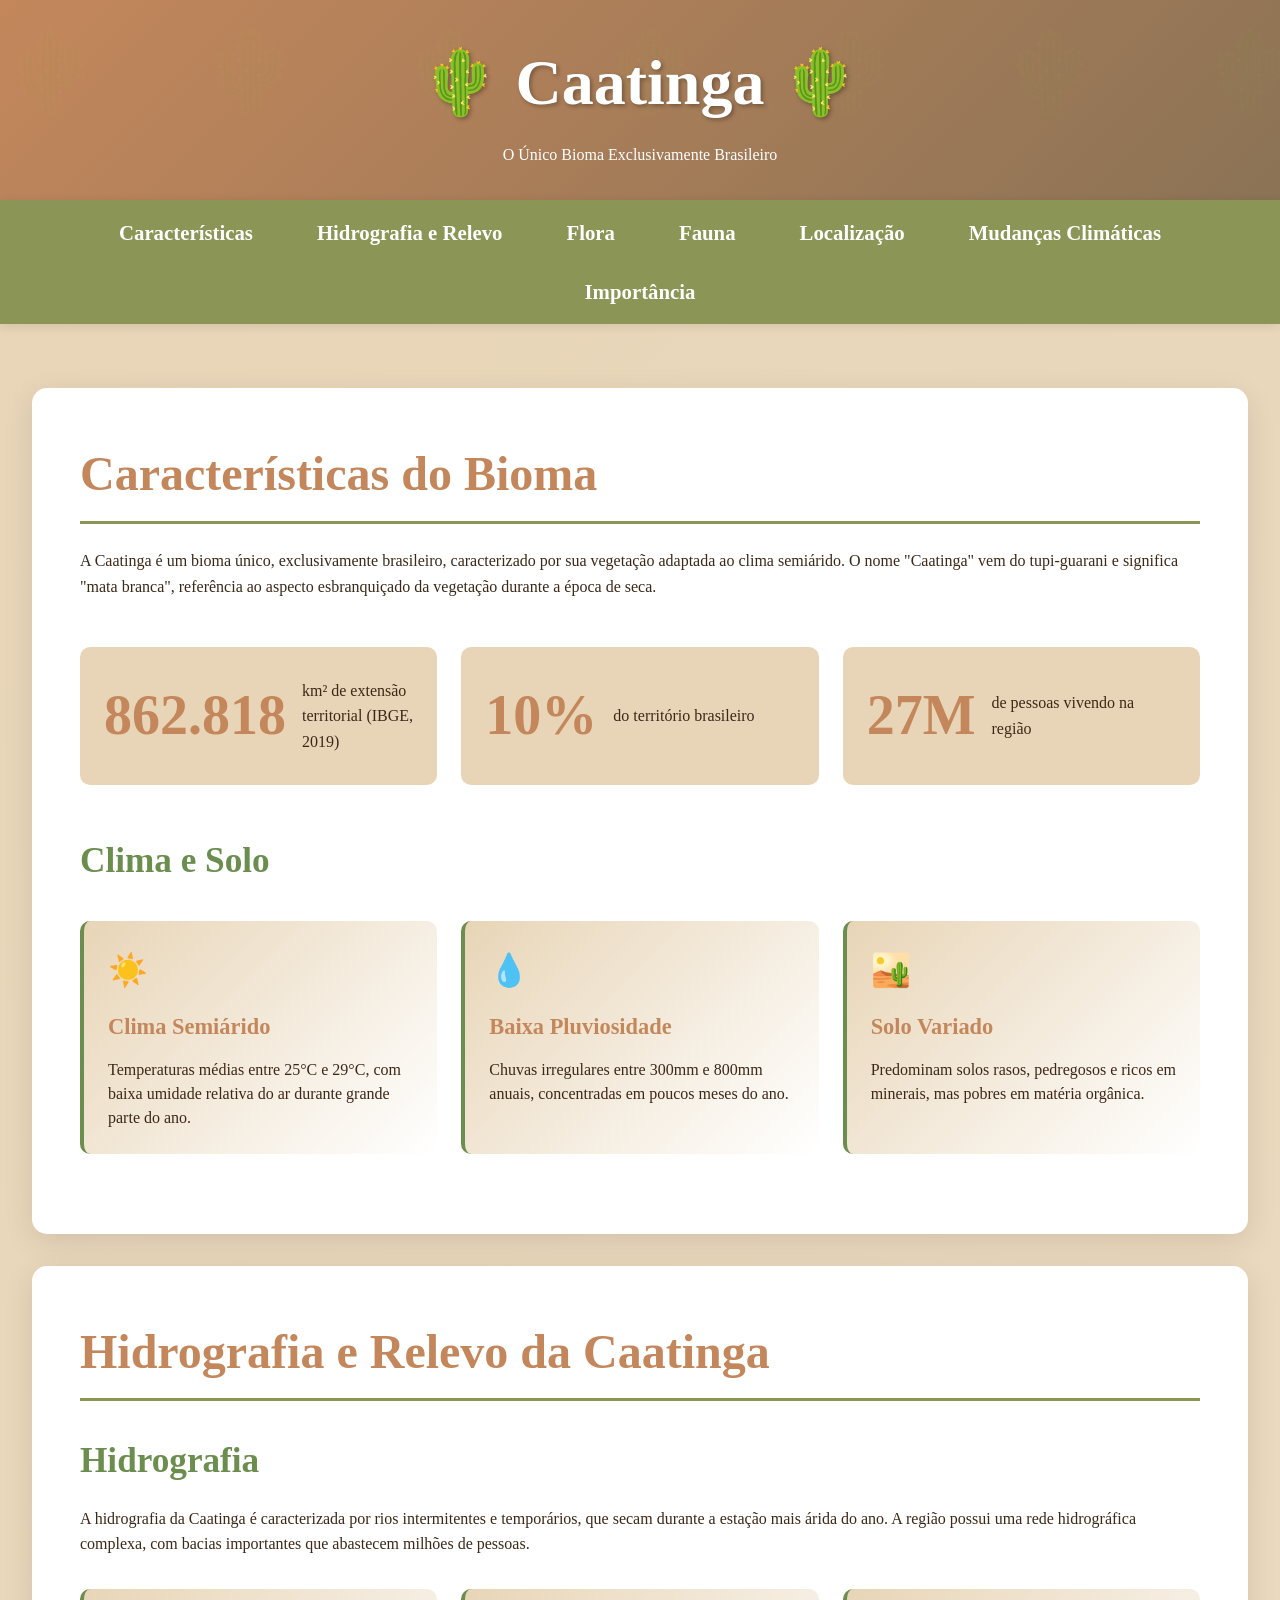
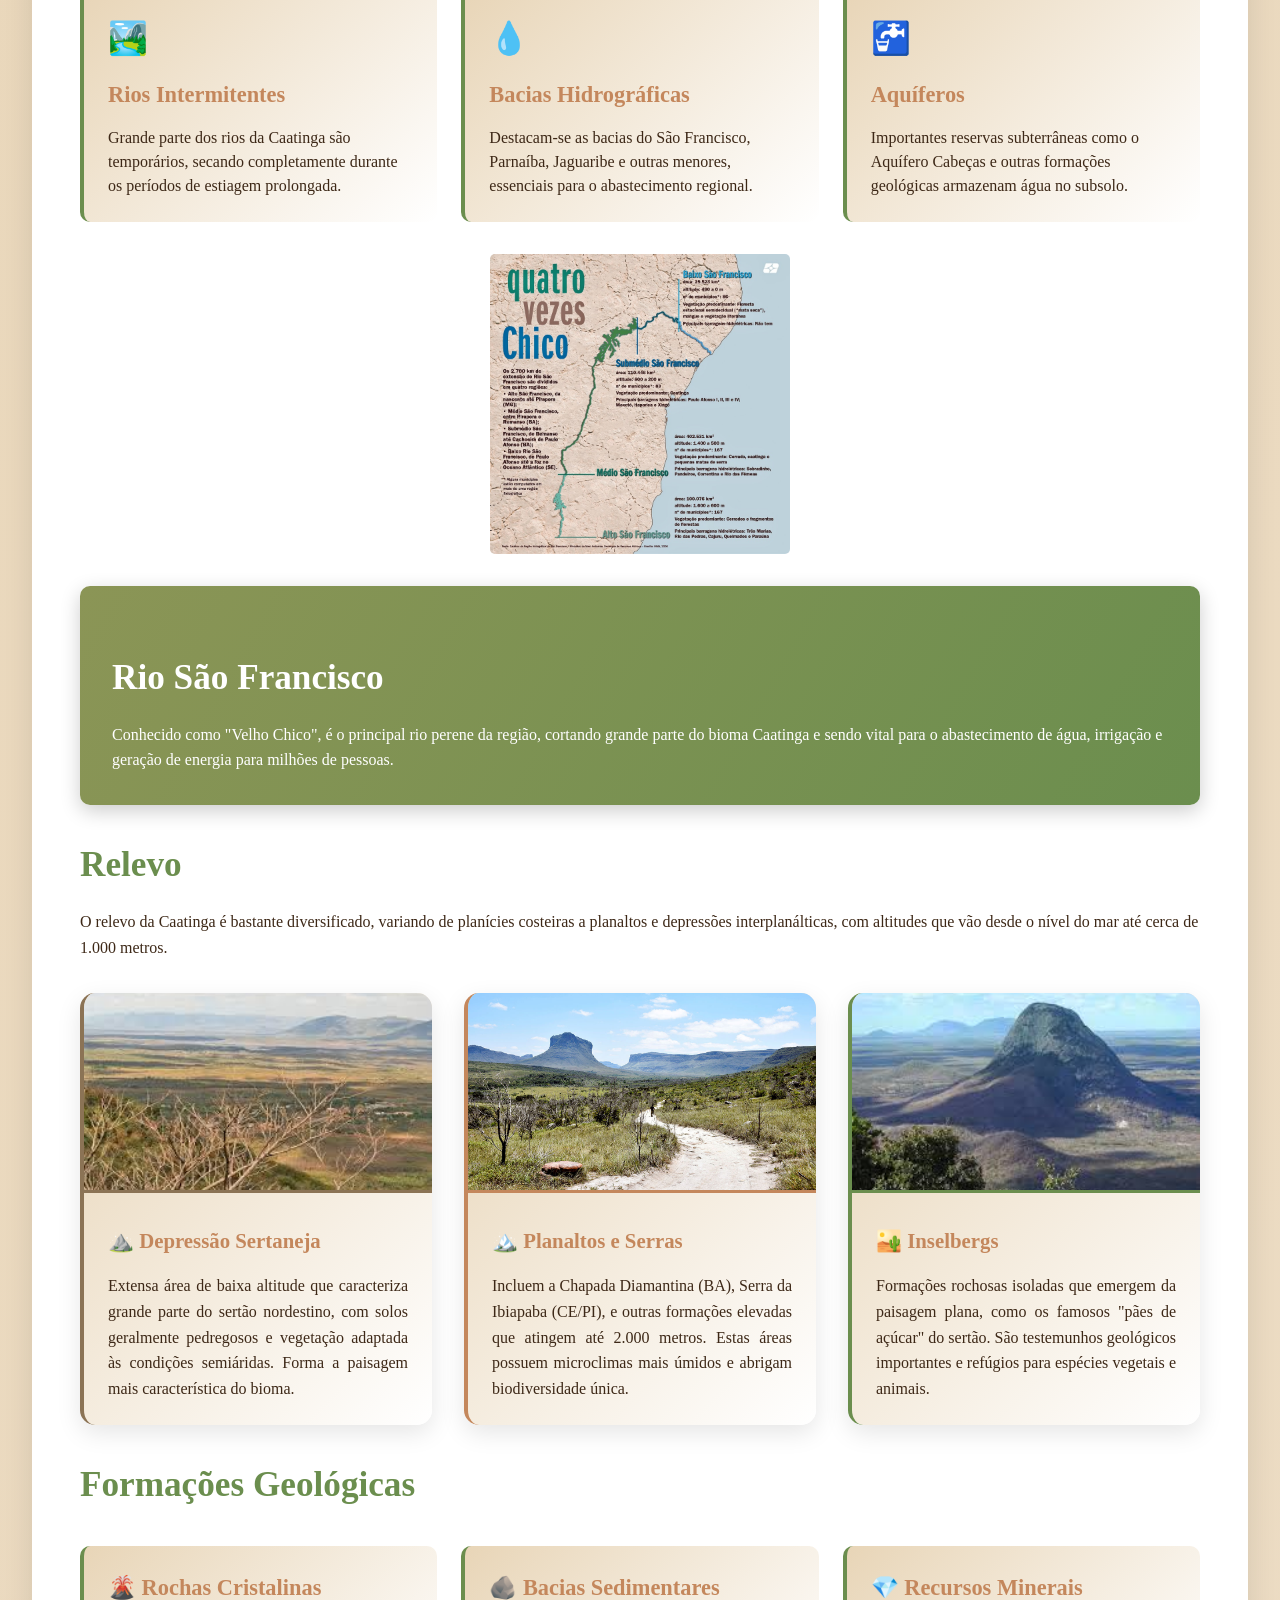
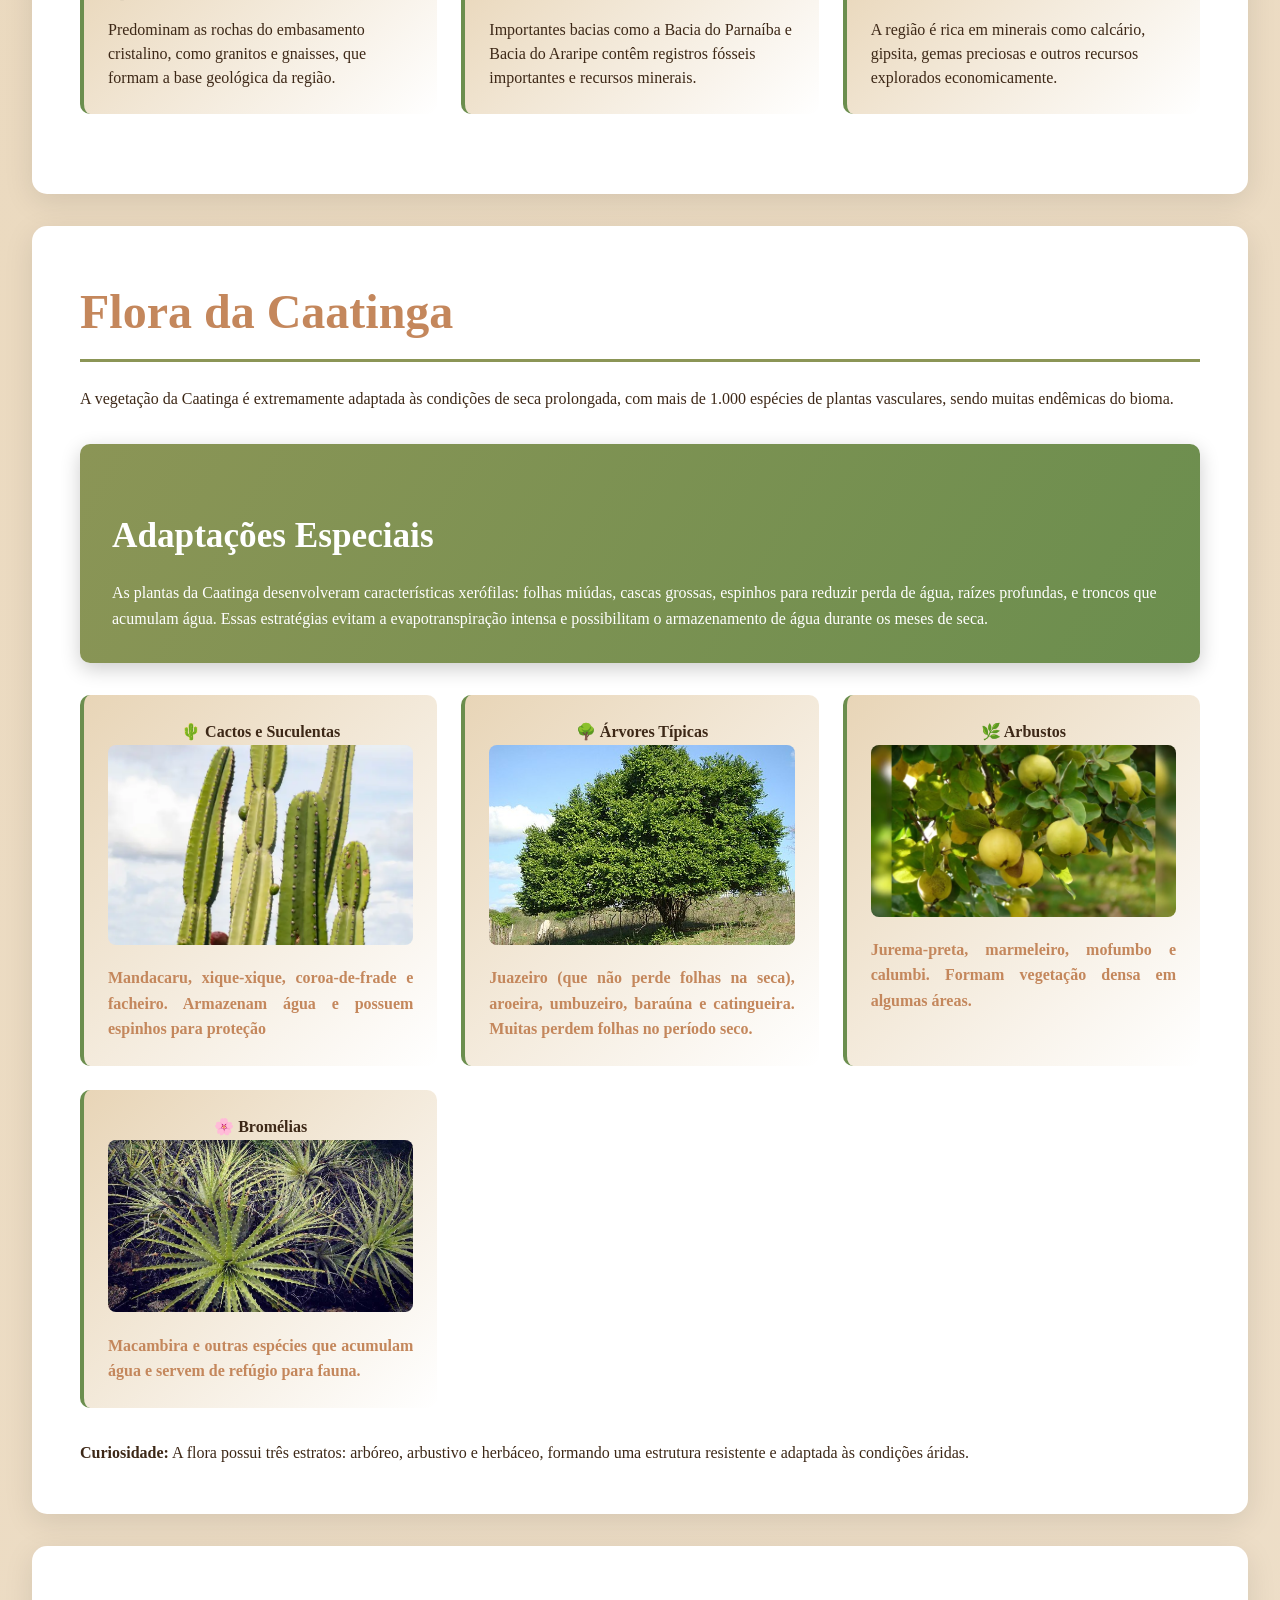
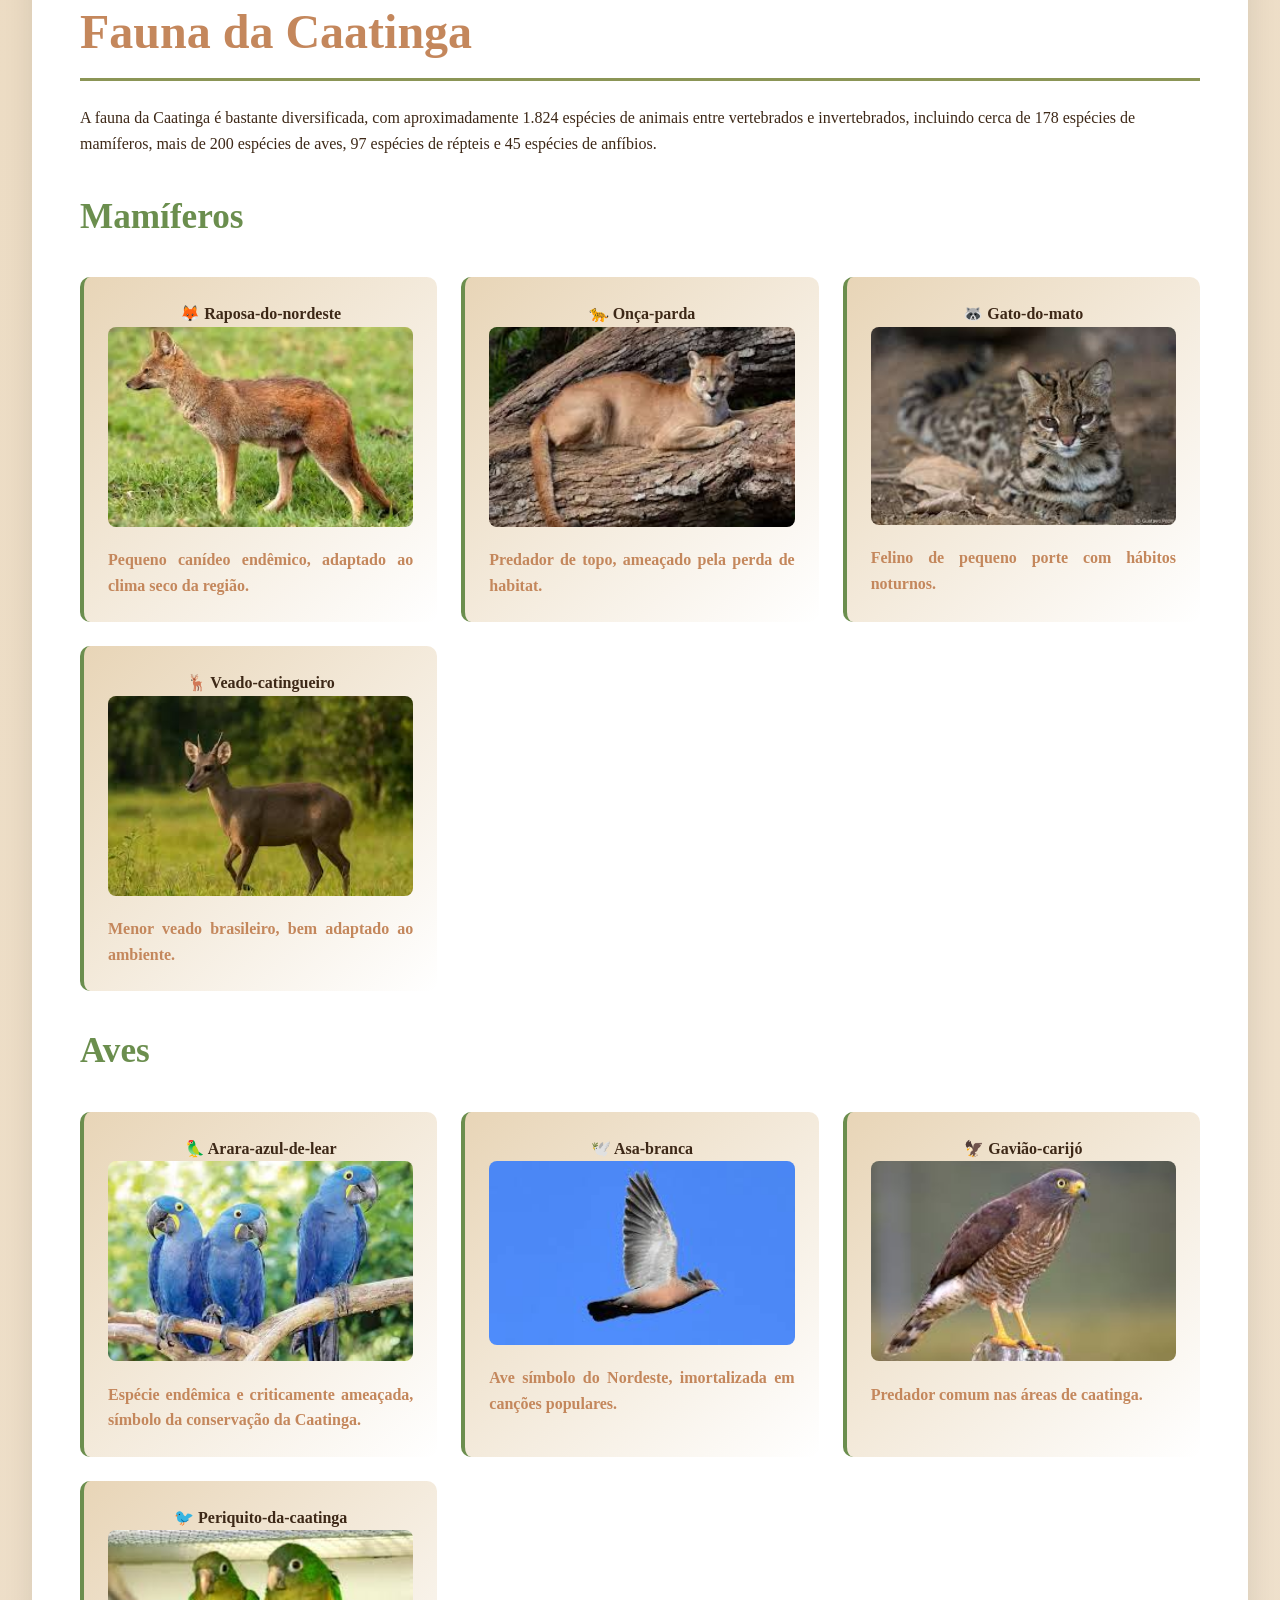
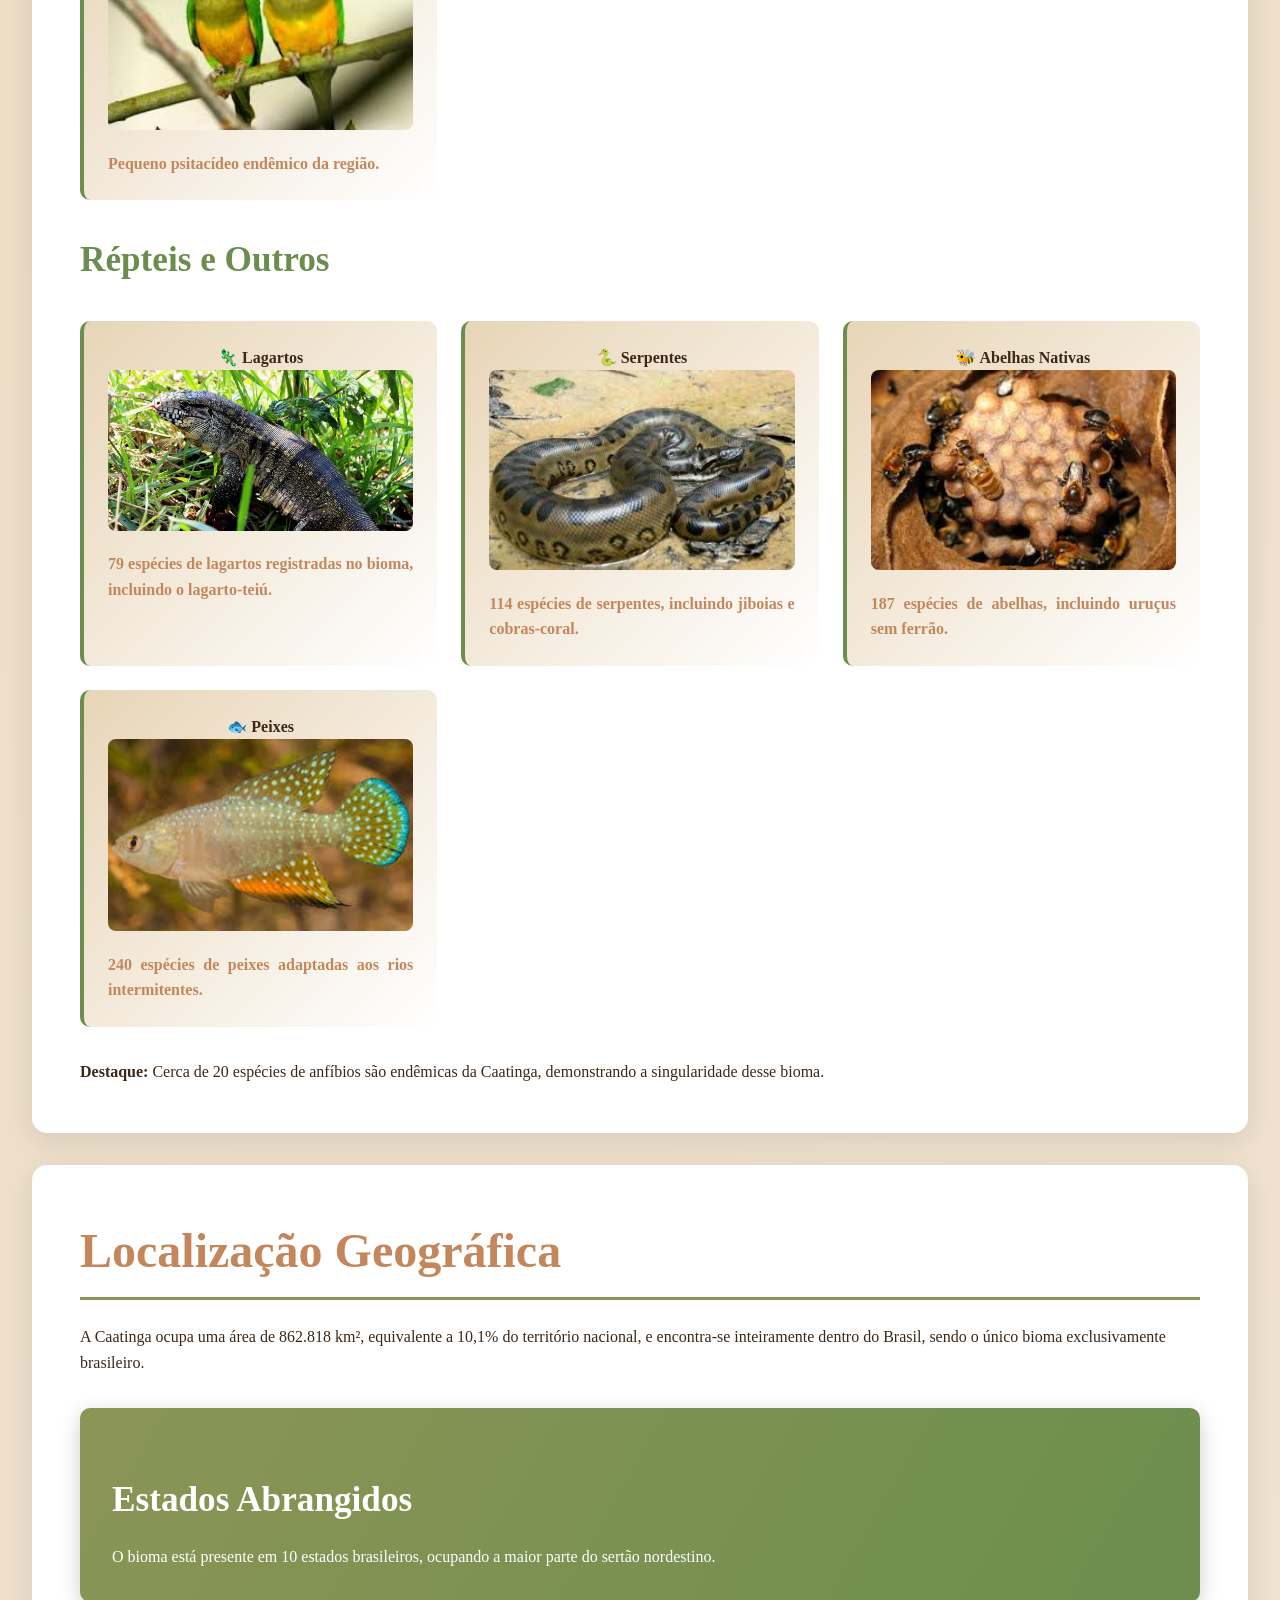
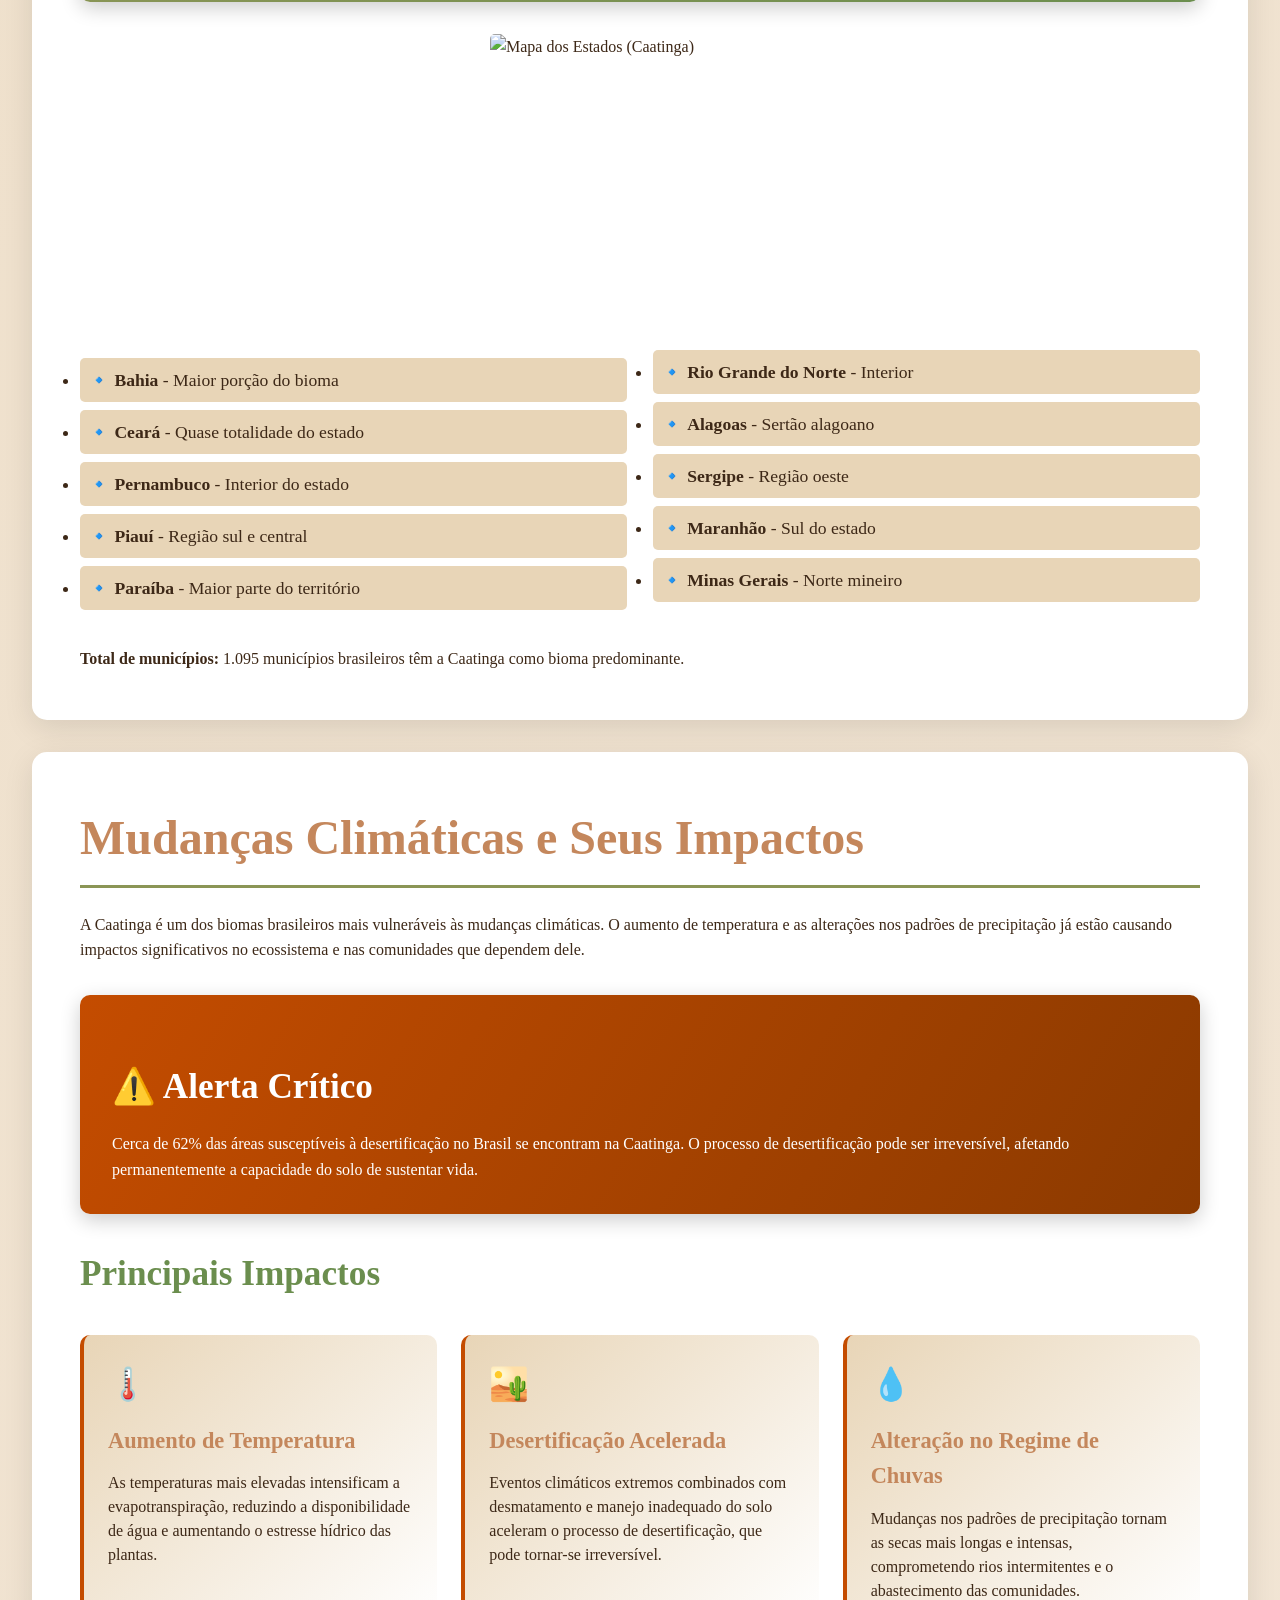
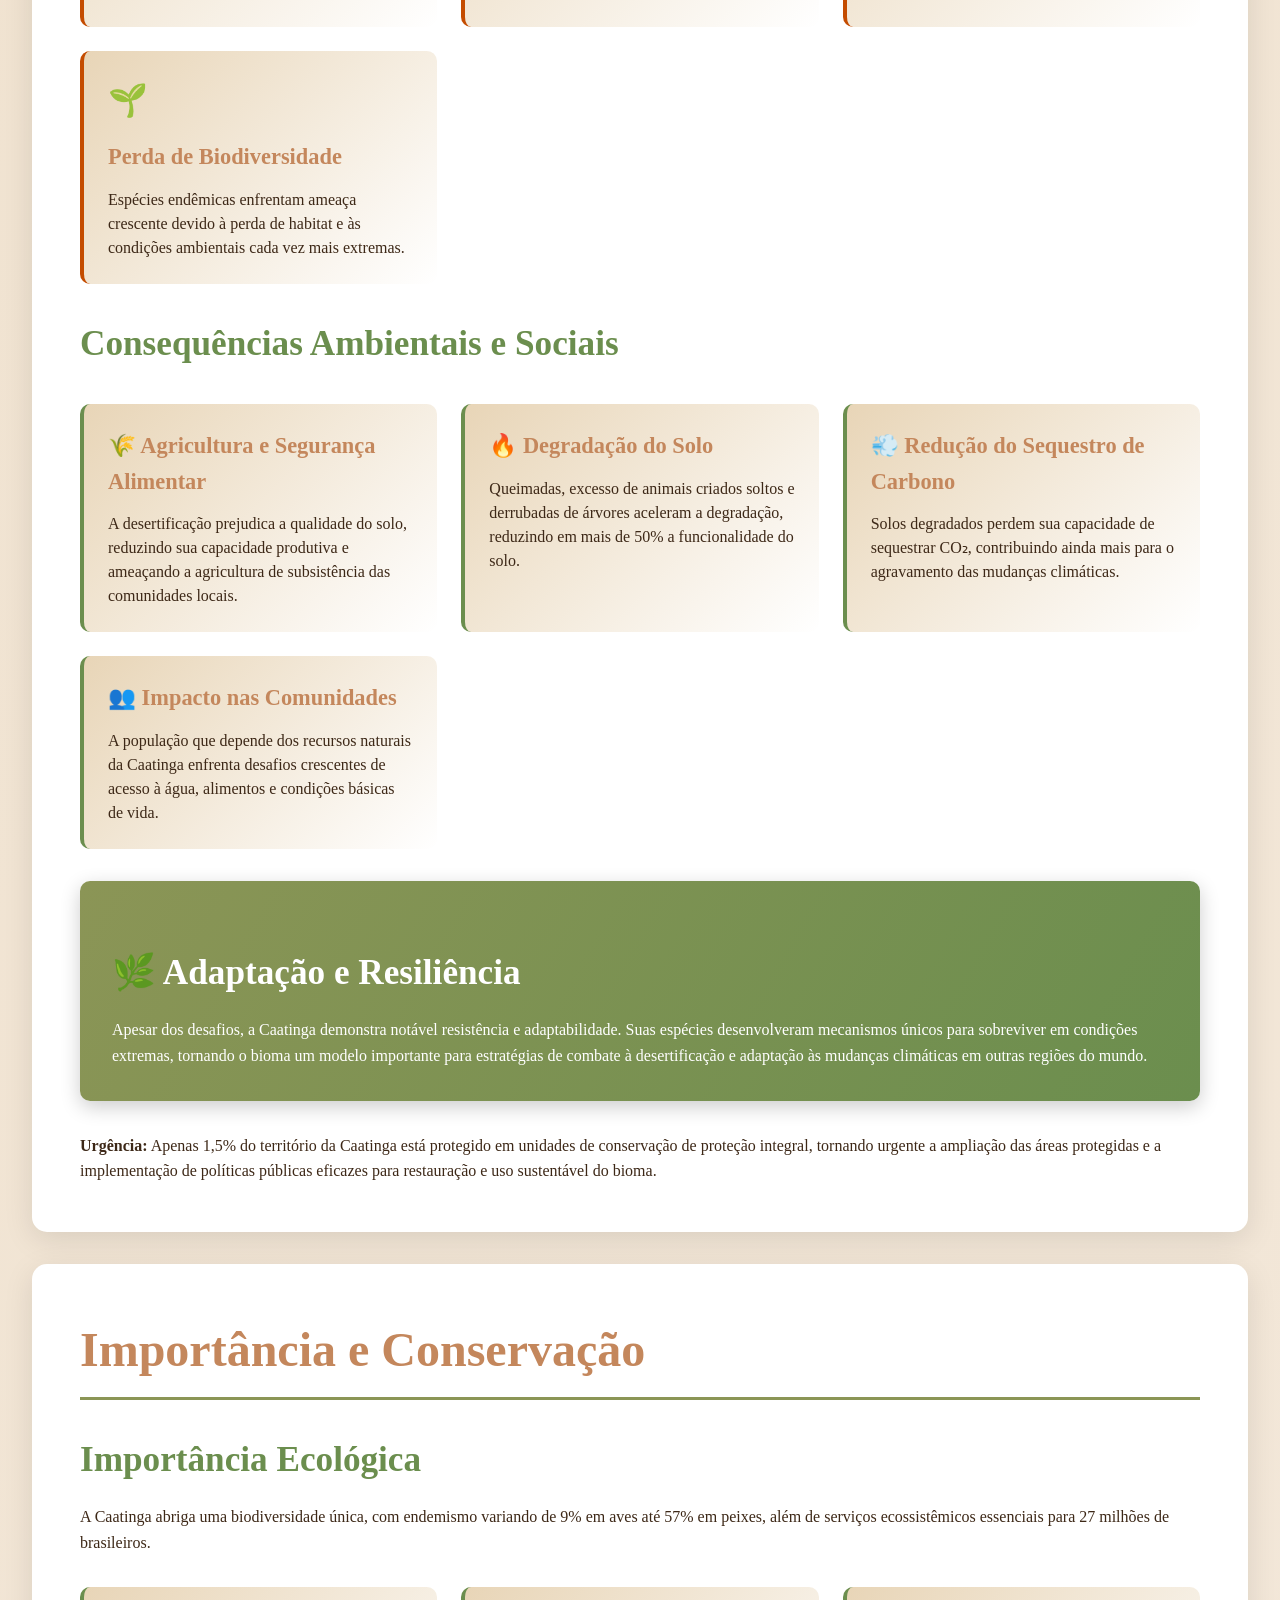
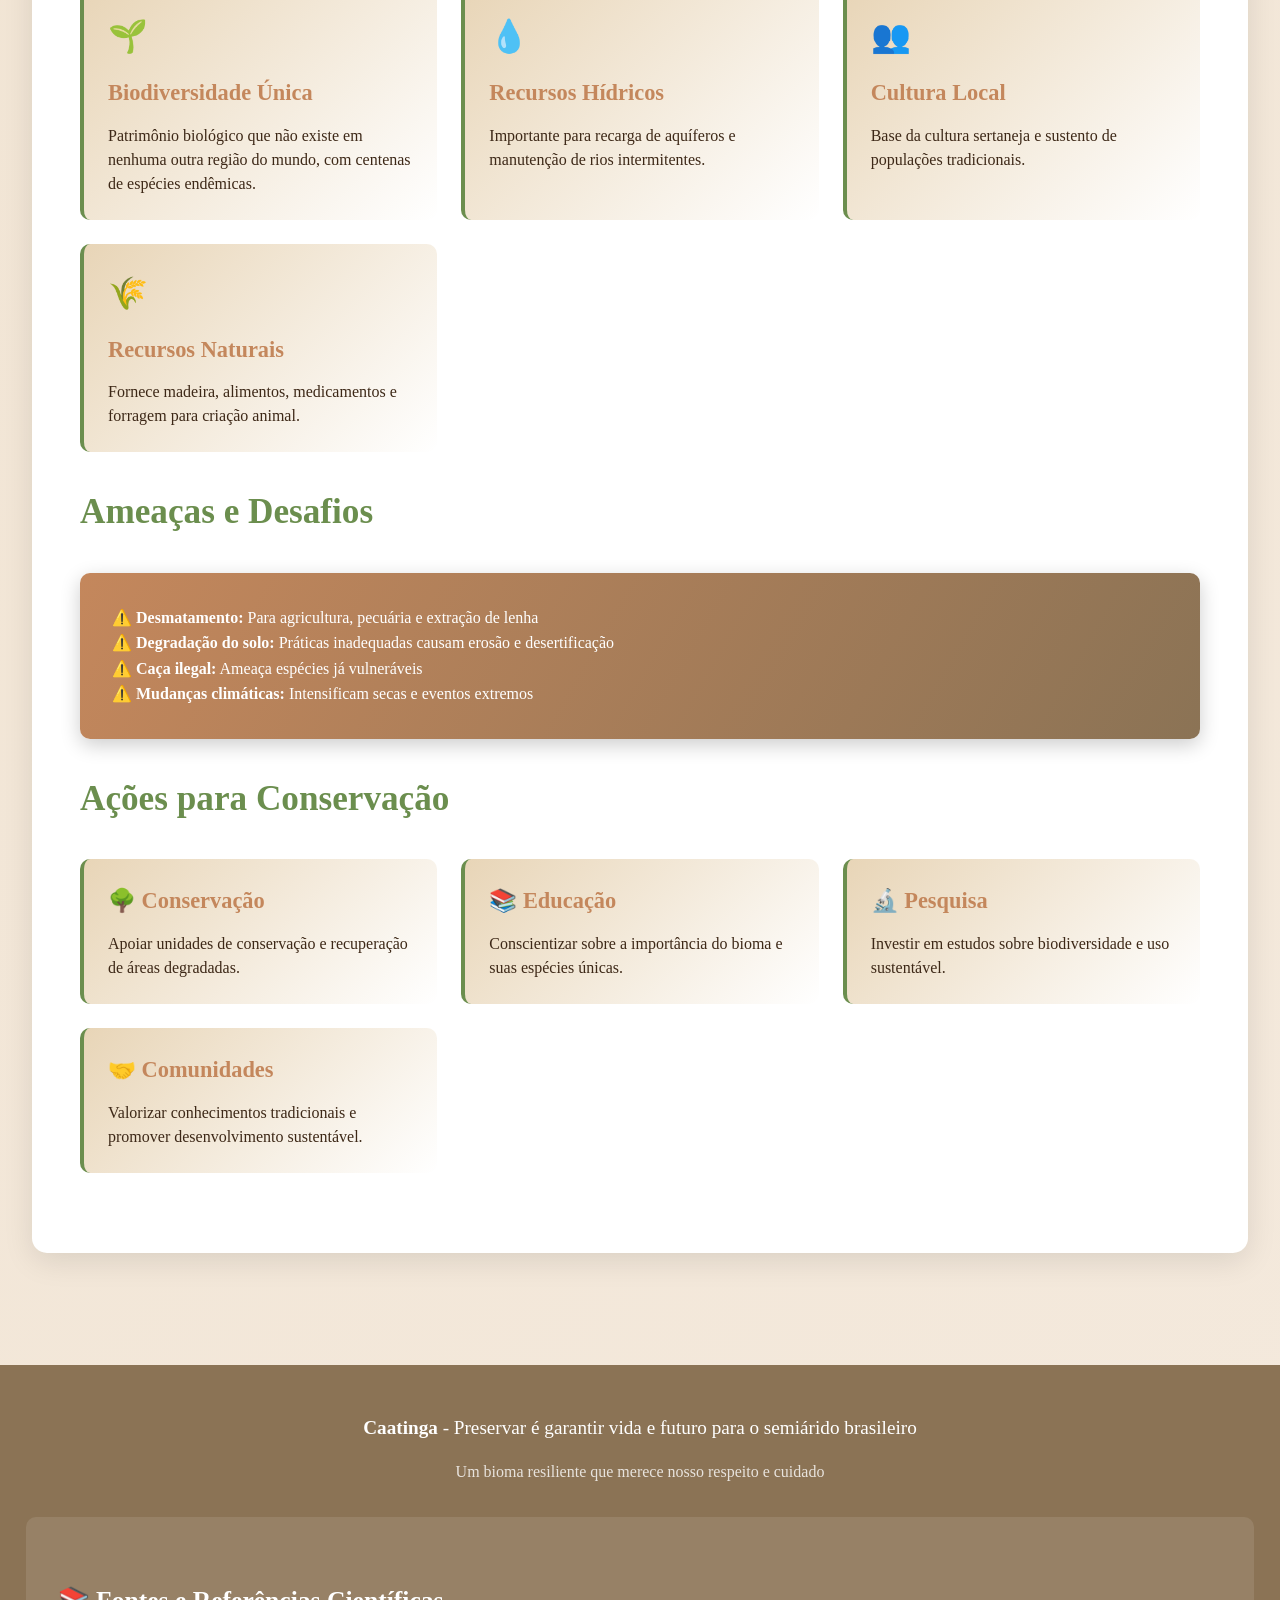
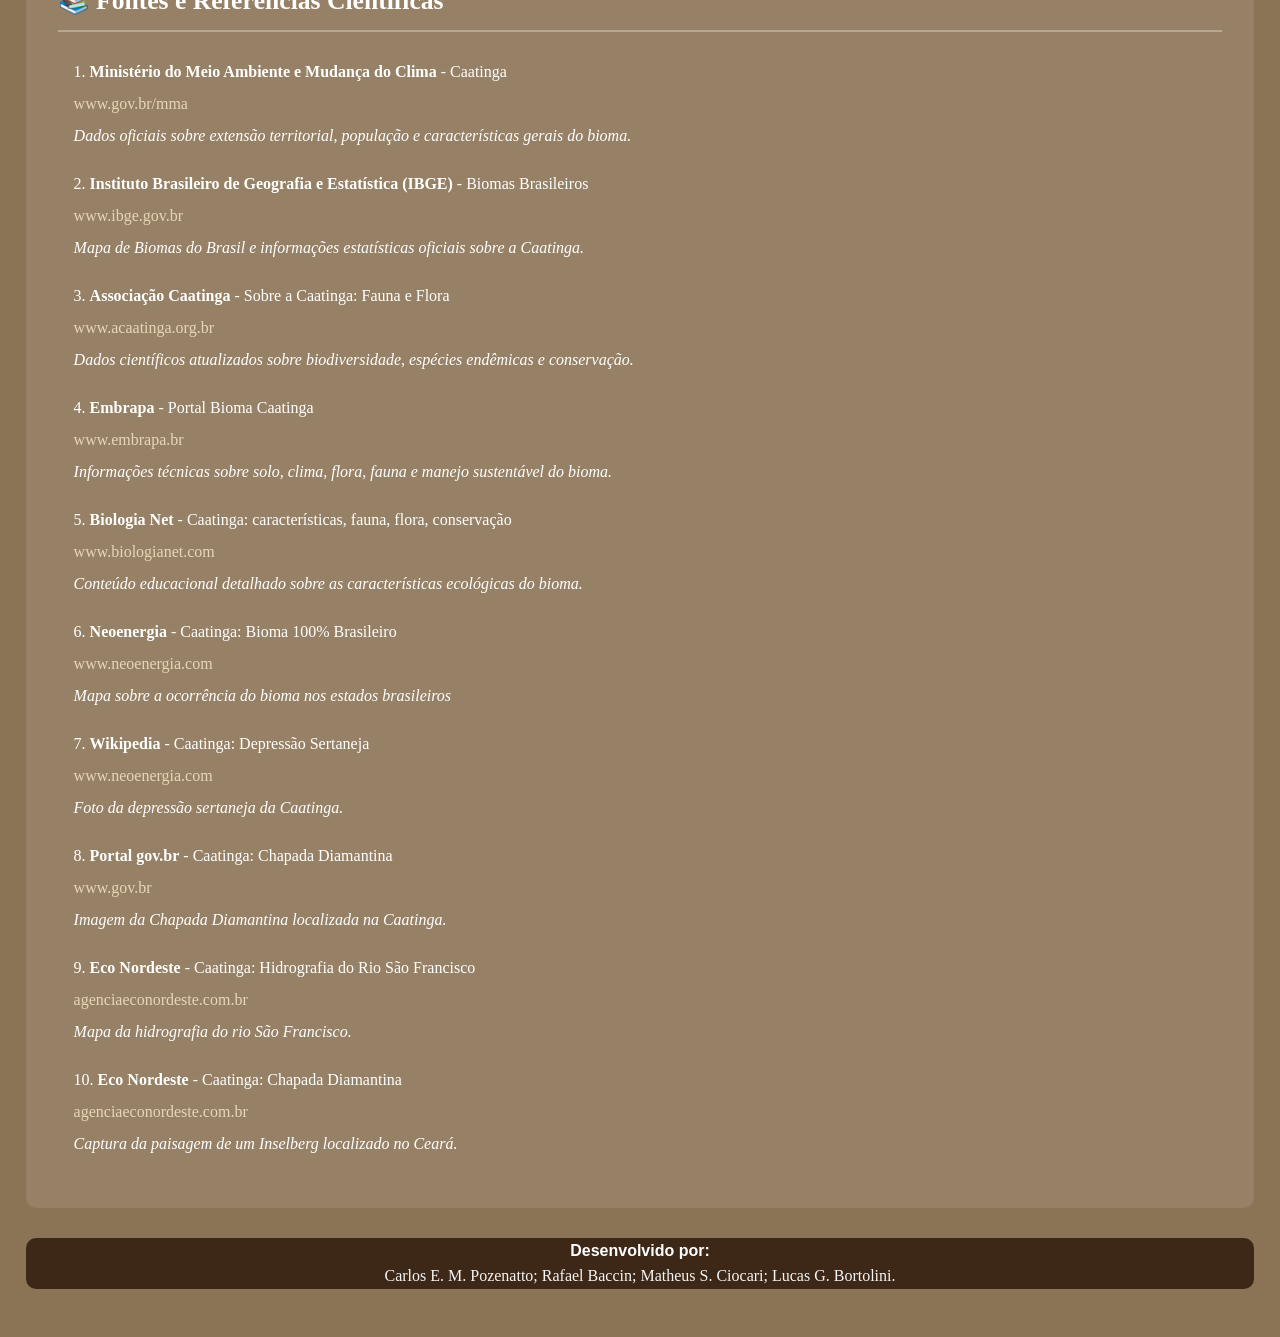
==== commit dc0ffbd3: "Merge branch 'main' of https://github.com/eduardopozenatto/biomacaatinga" ====
--- a/index.html
+++ b/index.html
@@ -173,7 +173,7 @@
                 </div>
                 <div class="gallery-item">
                     <h4> 🌳 Árvores Típicas </h4>
-                    <img src="flora/juazeiro/Juazeiro.jpg" alt="Juazeiro">
+                    <img src="flora/juazeiro/juazeiro.jpg" alt="Juazeiro">
                     <p id="desc">Juazeiro (que não perde folhas na seca), aroeira, umbuzeiro, baraúna e catingueira. Muitas perdem folhas no período seco.</p>
                 </div>
                 <div class="gallery-item">
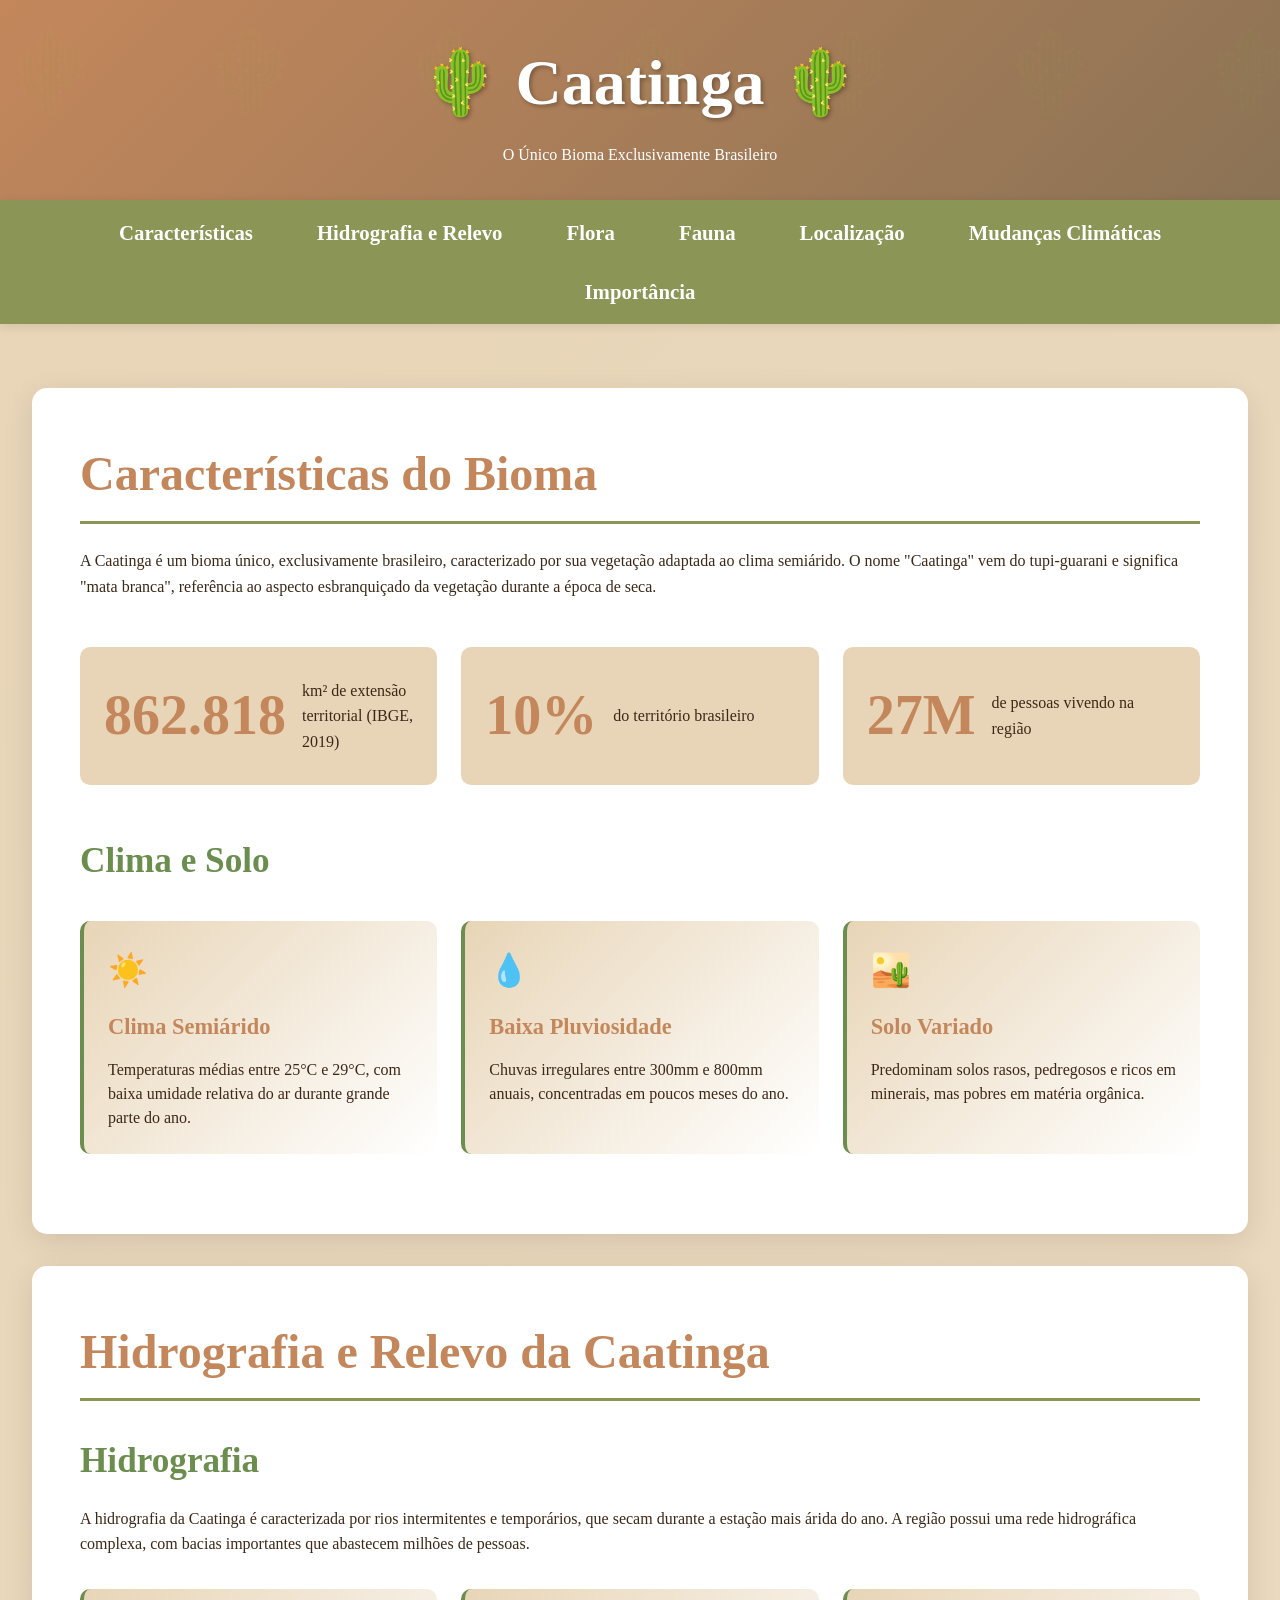
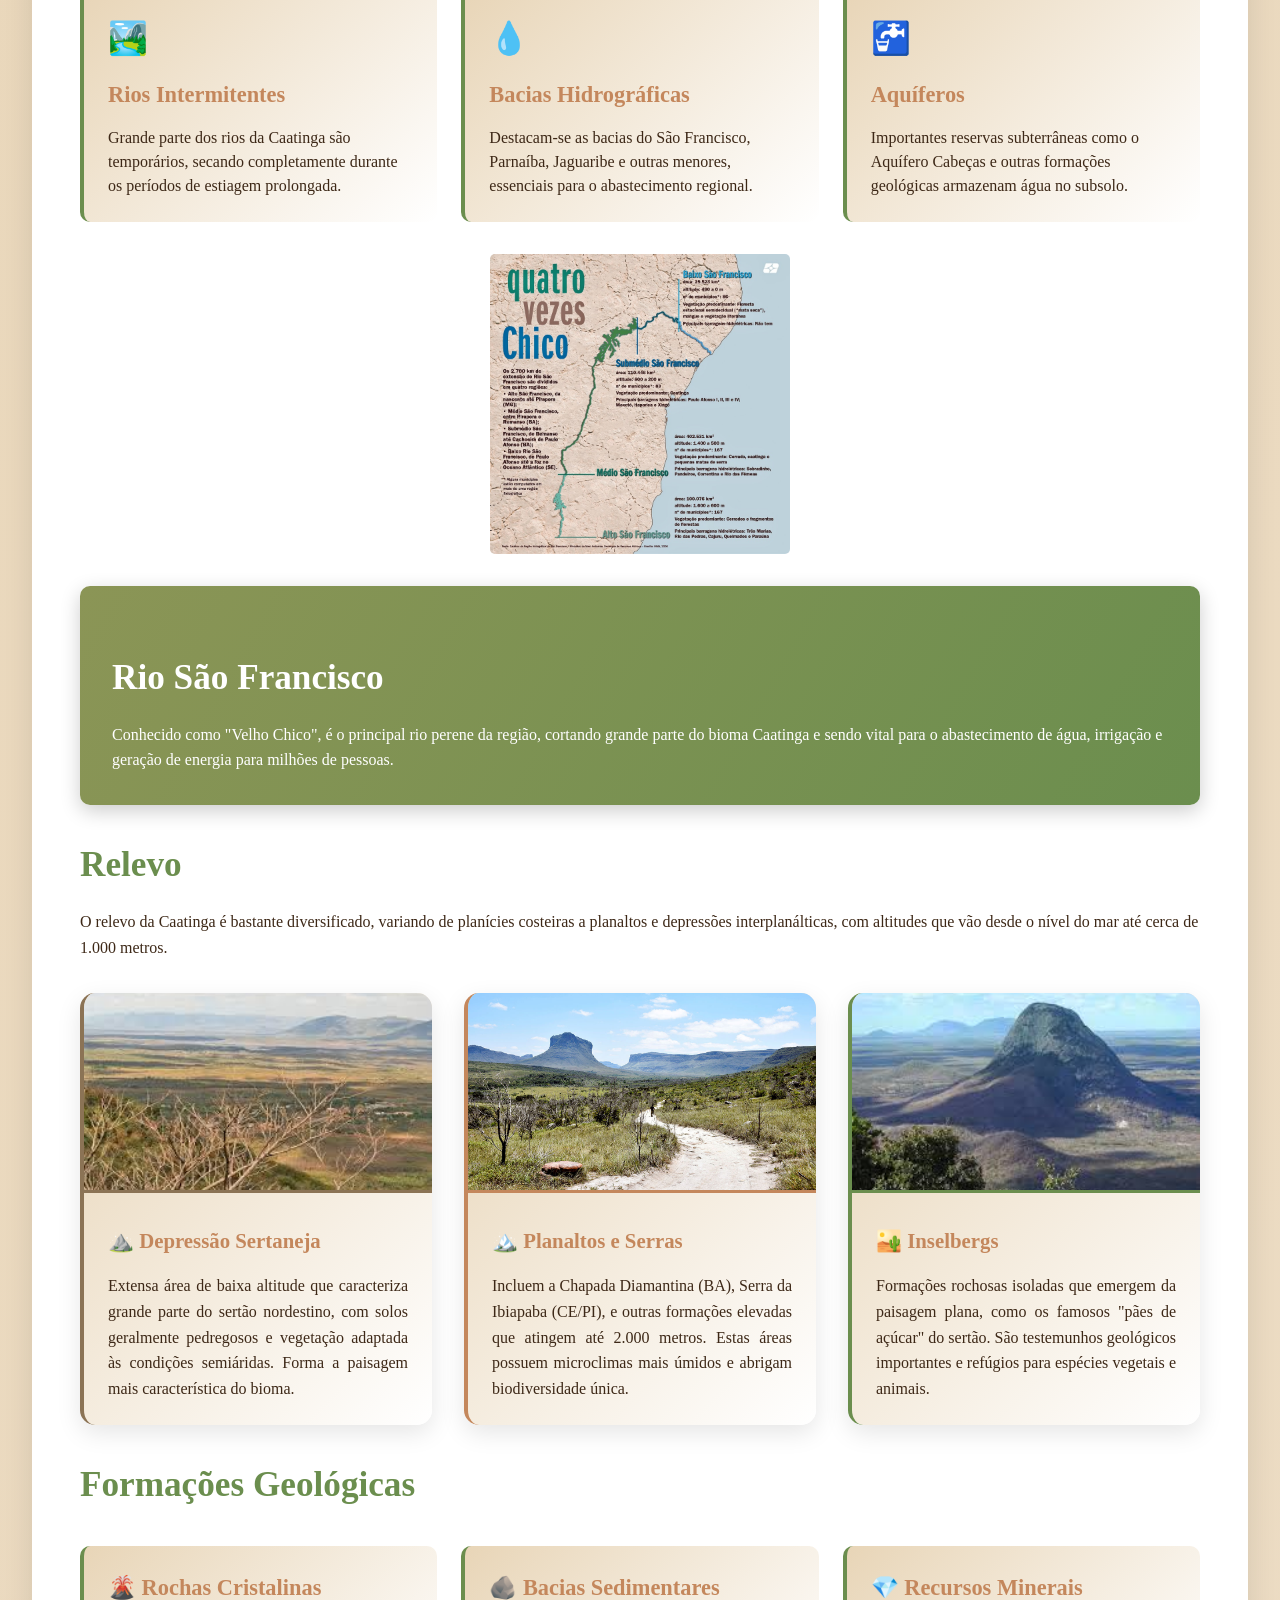
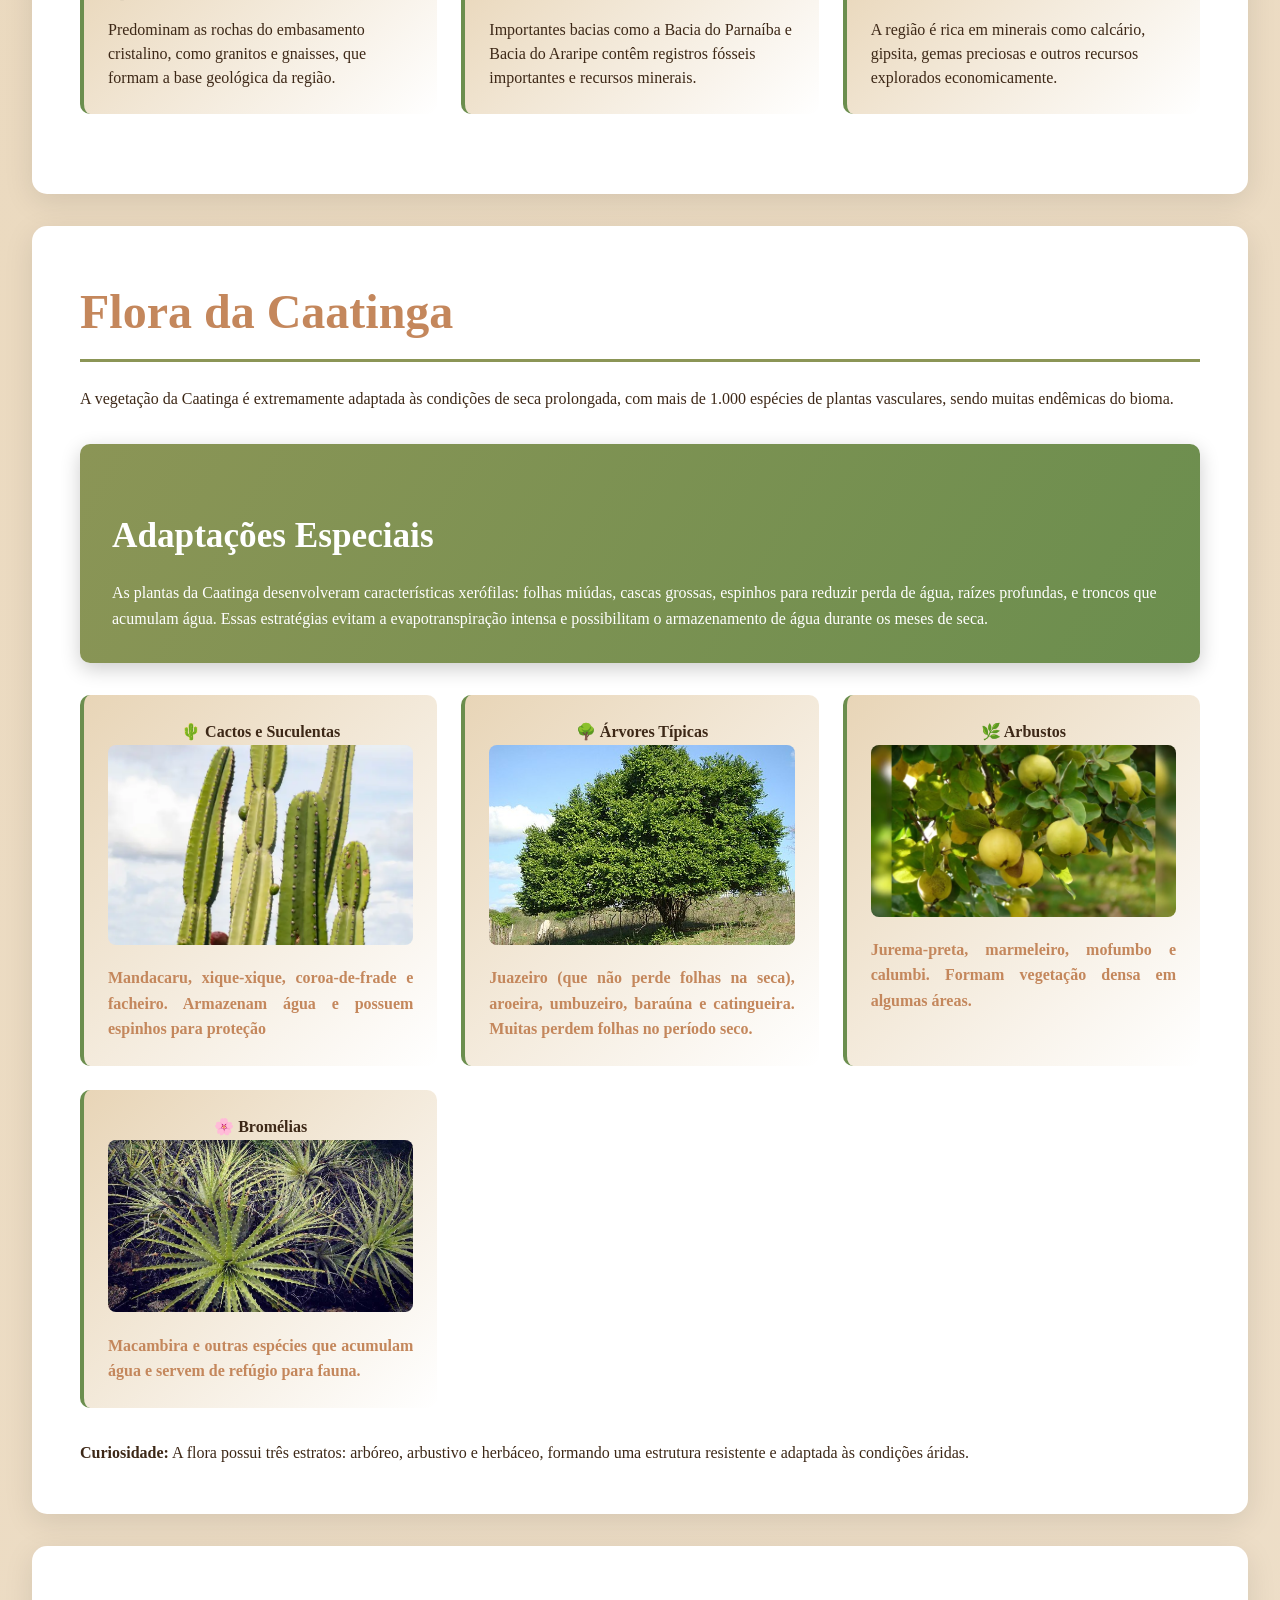
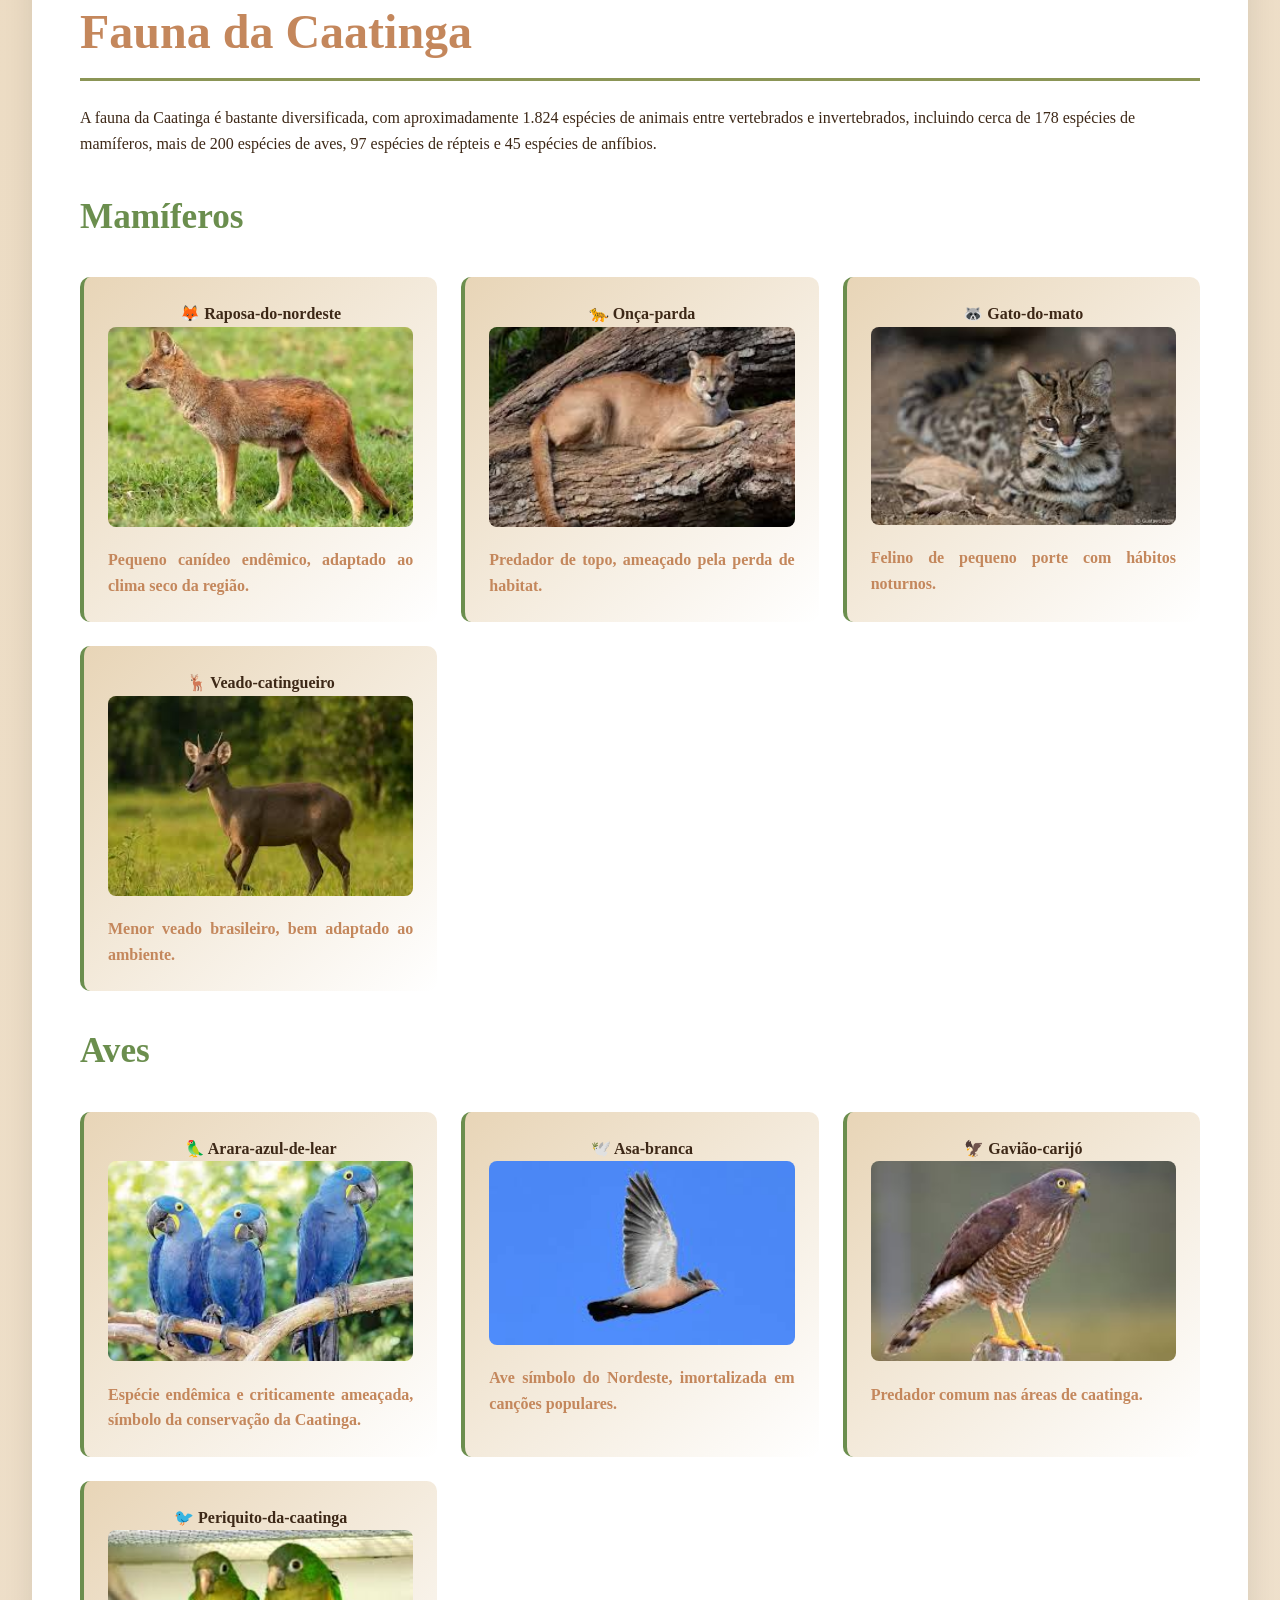
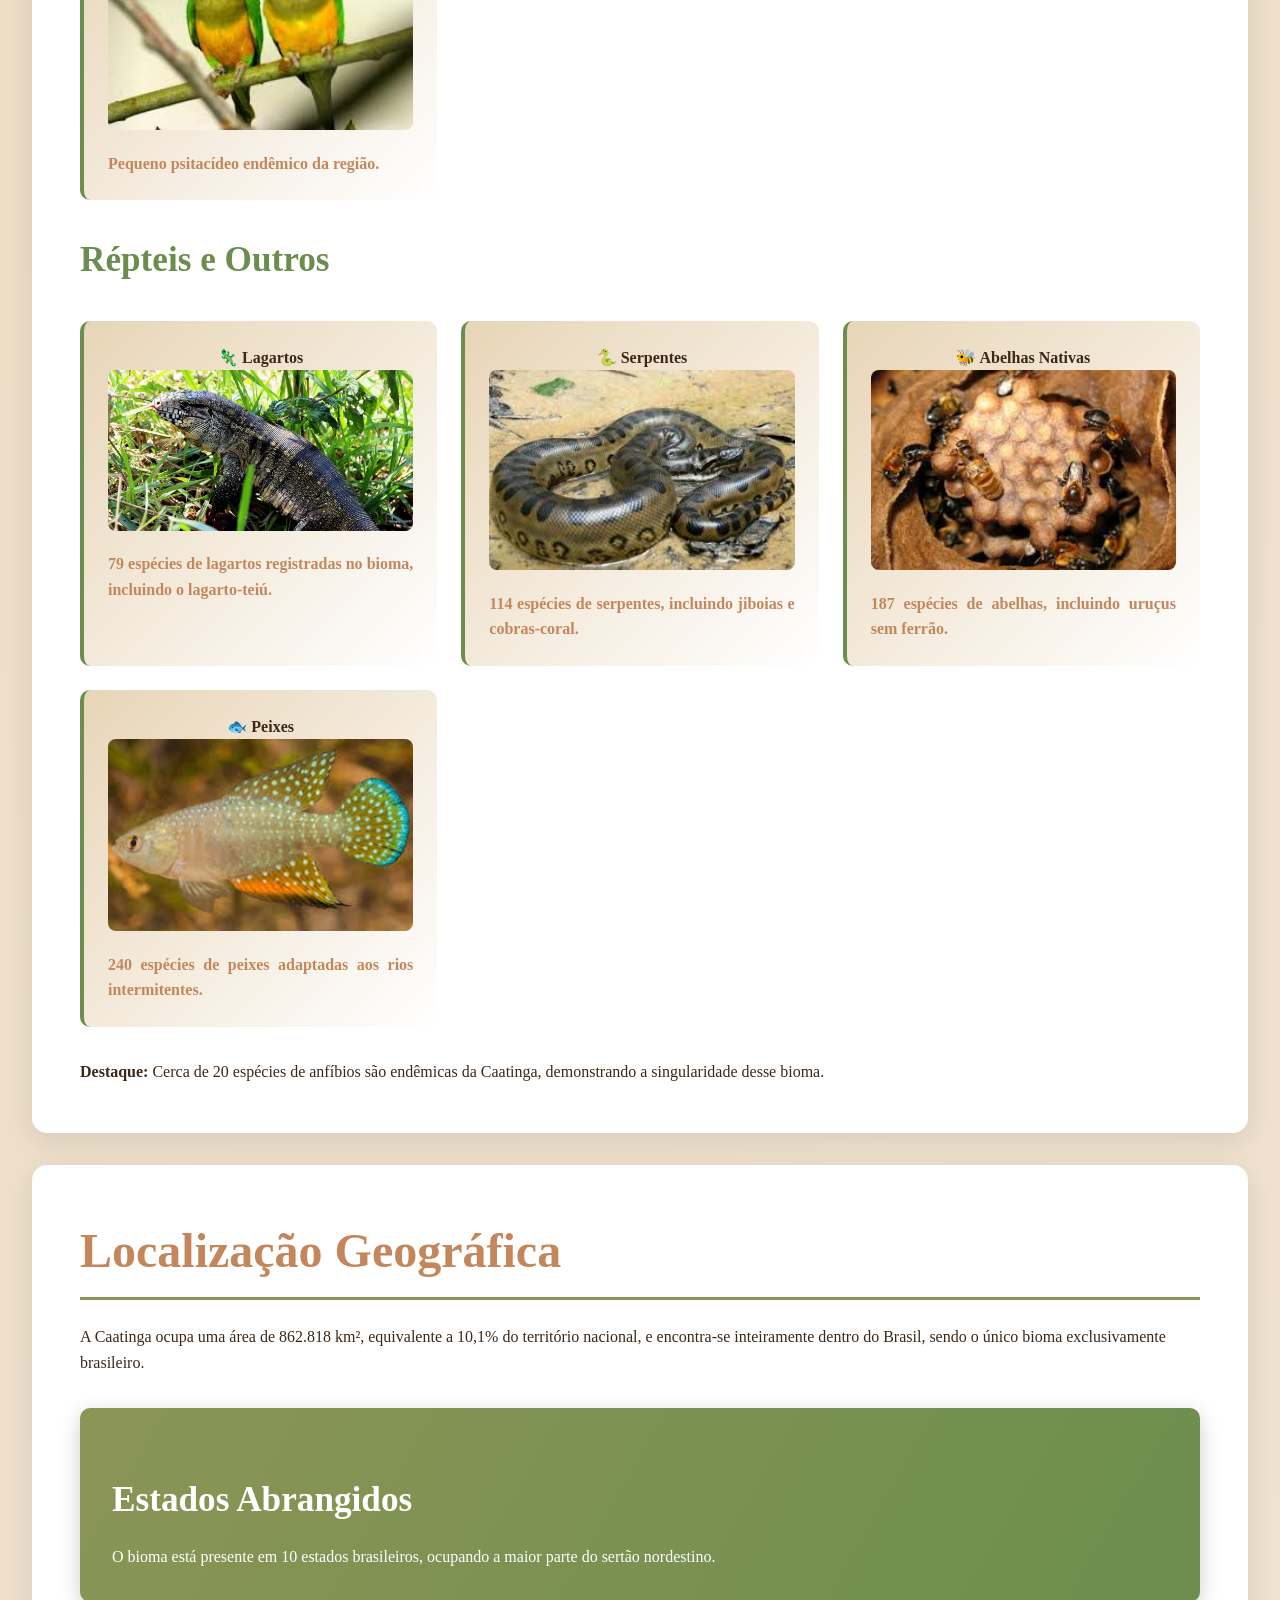
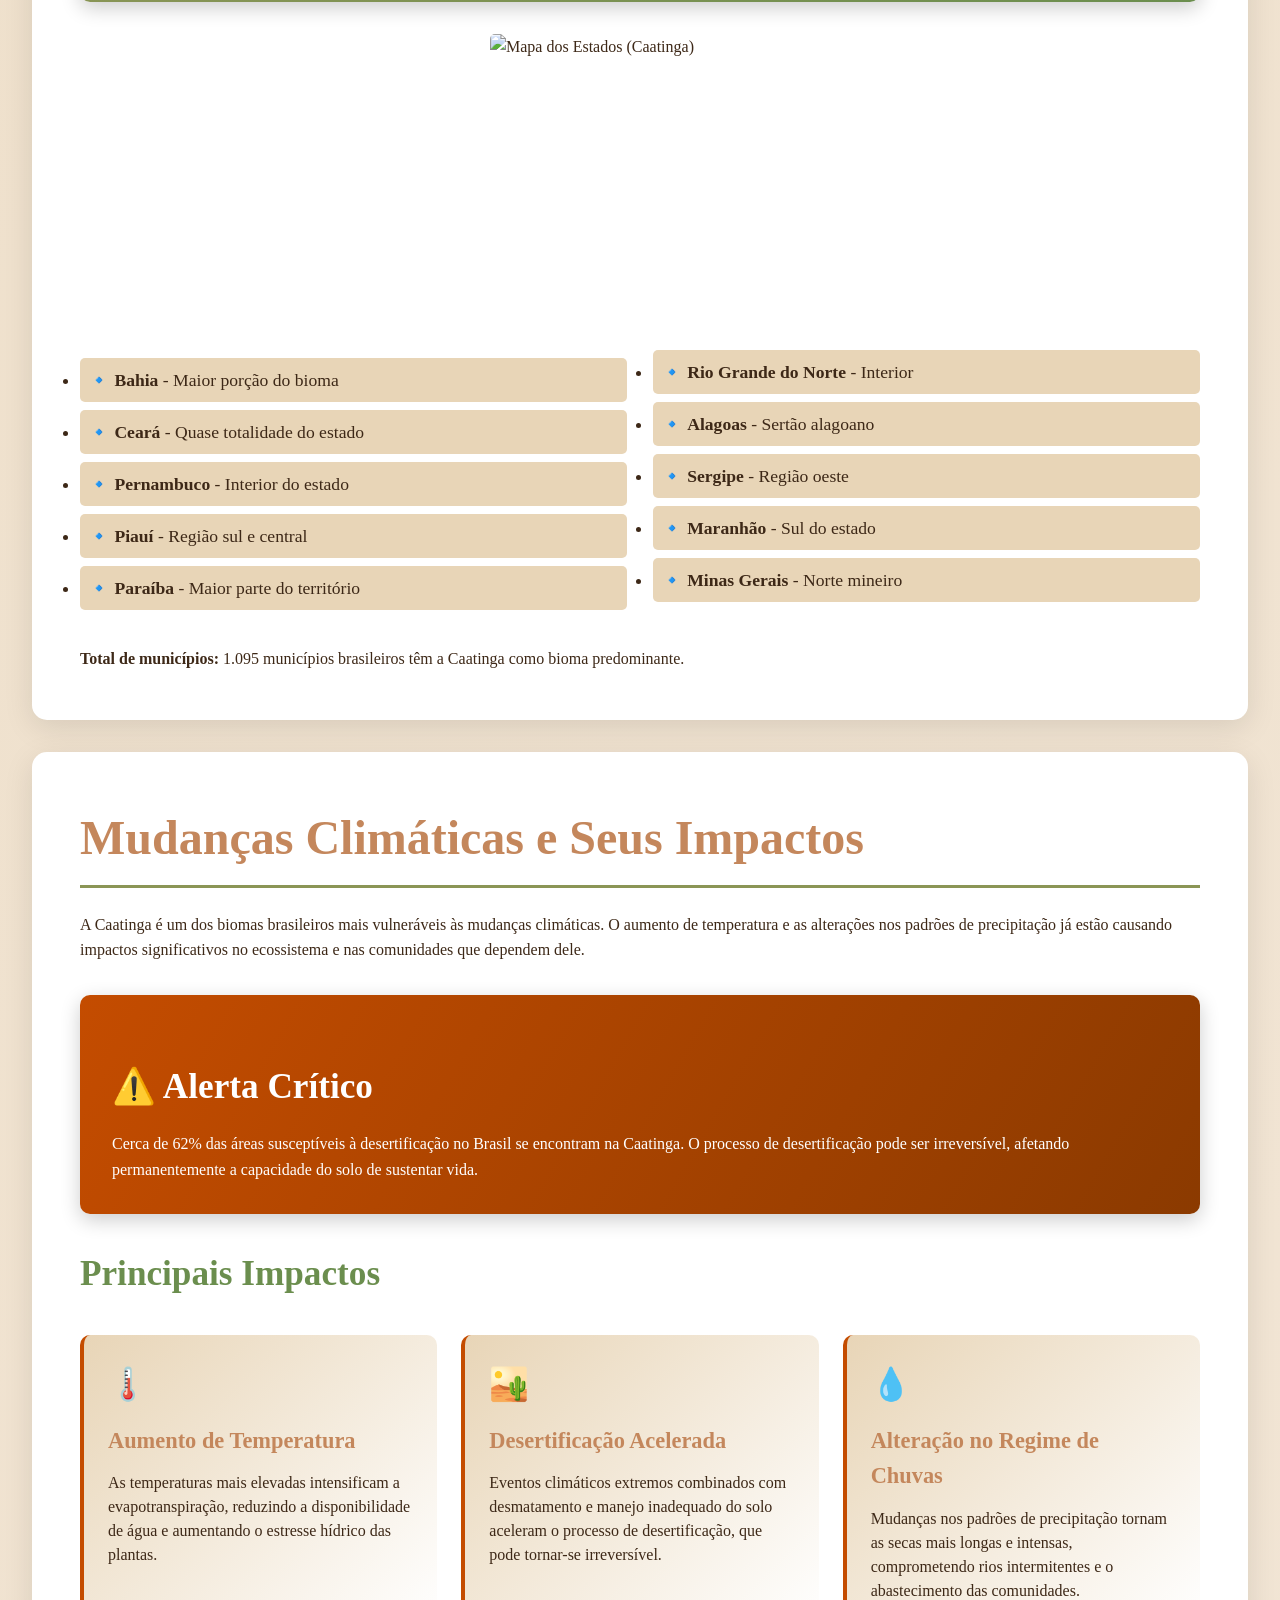
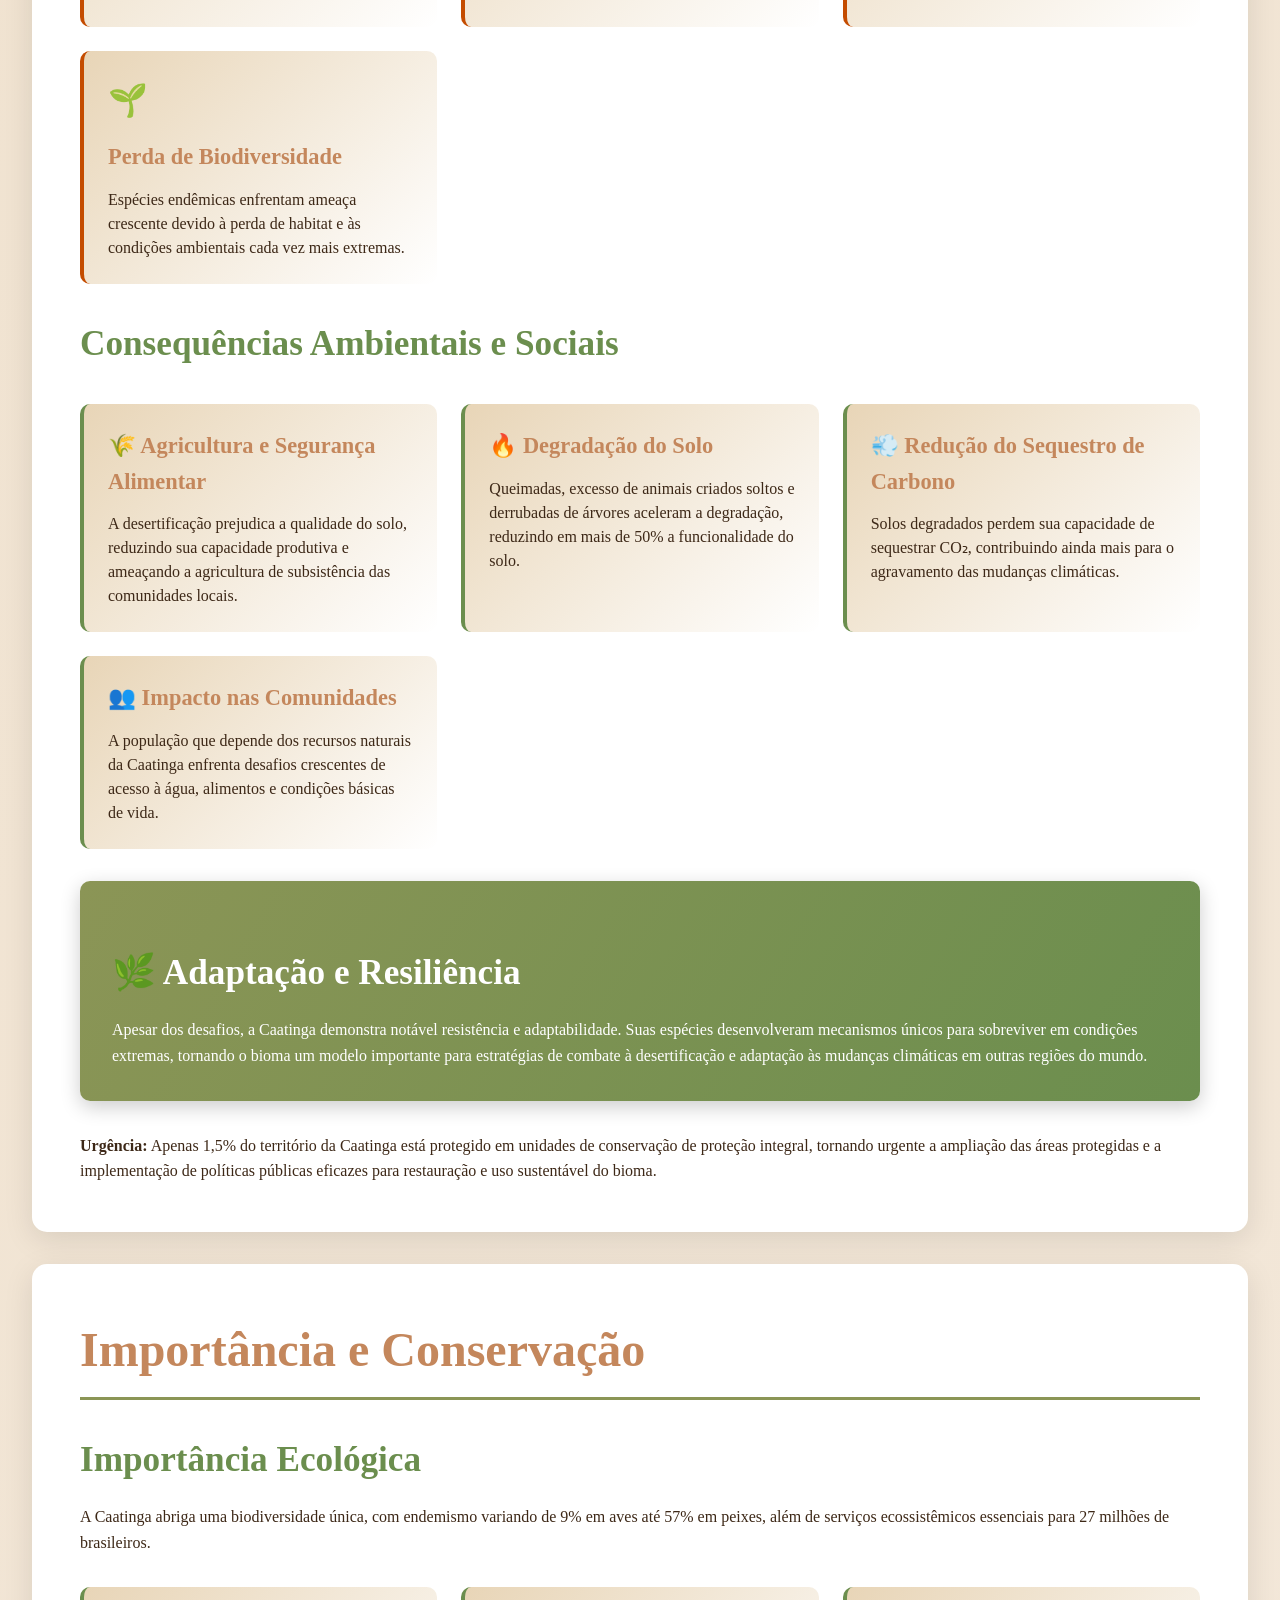
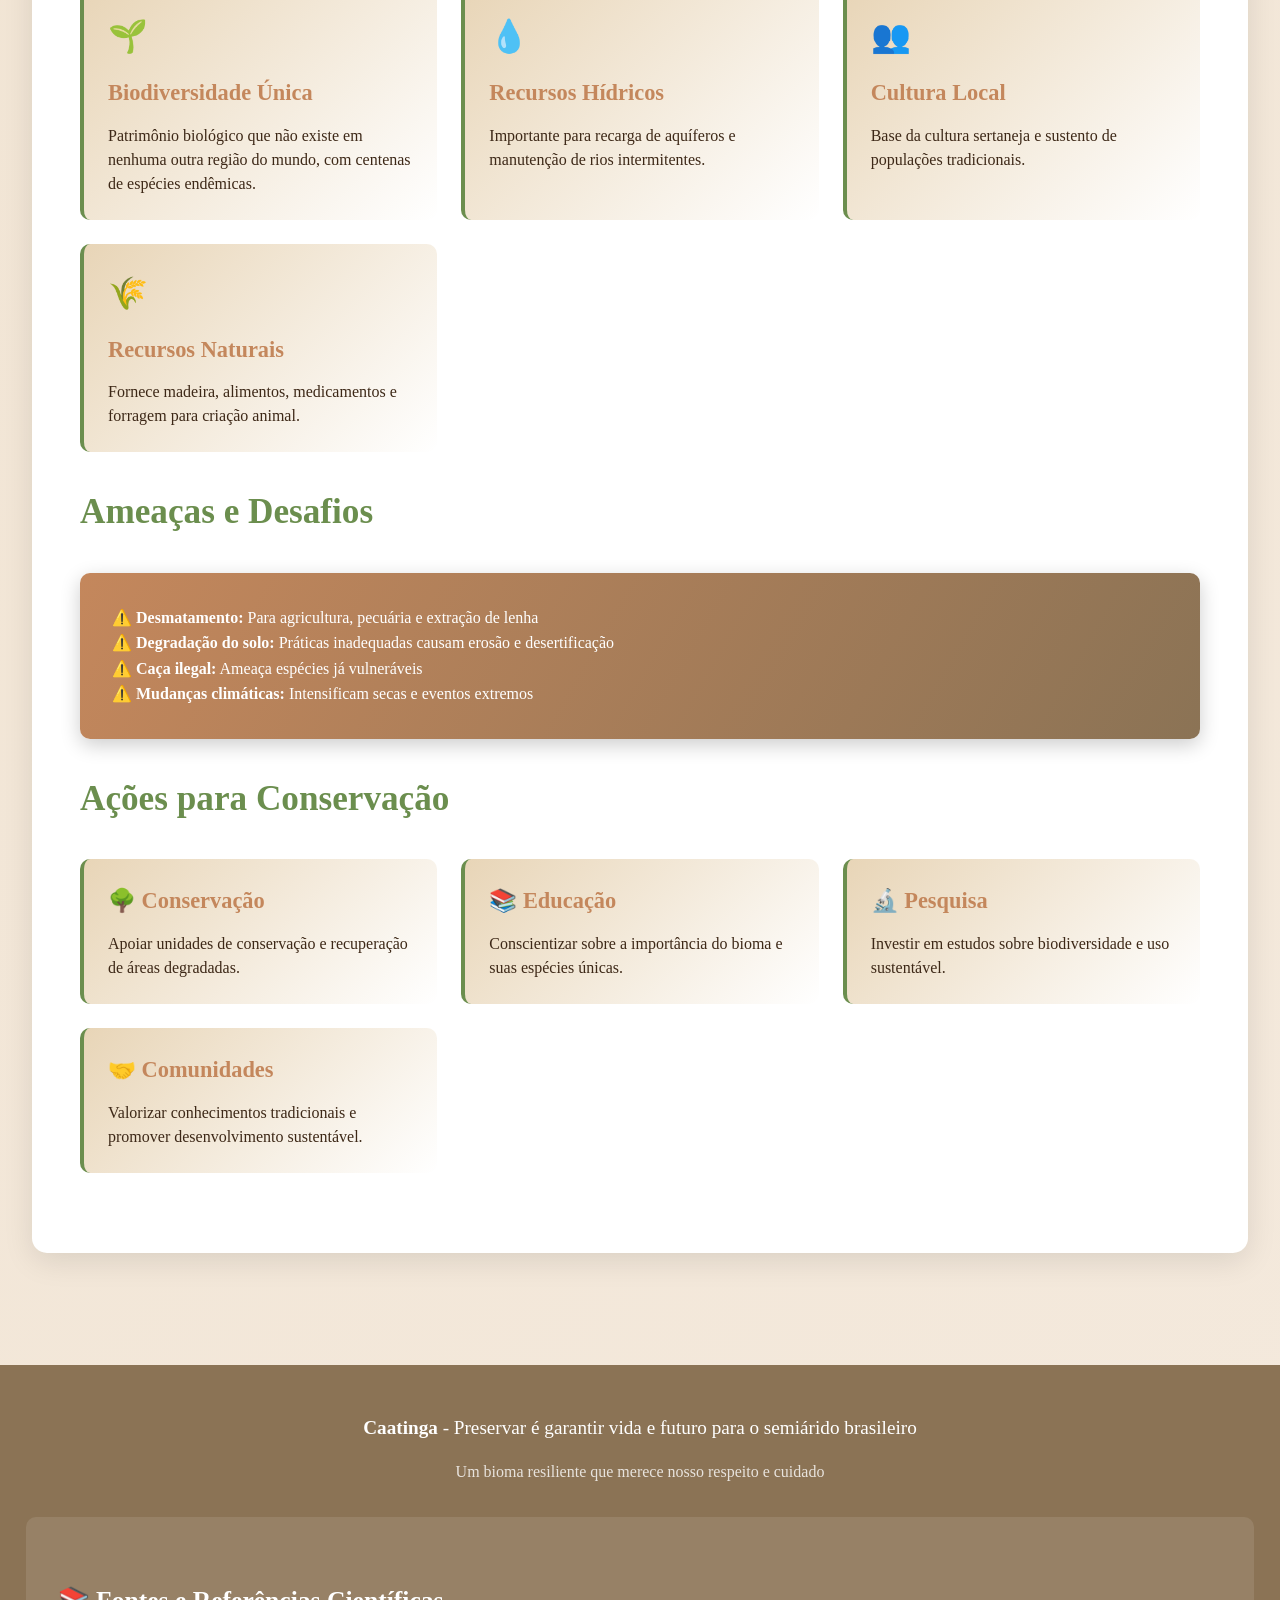
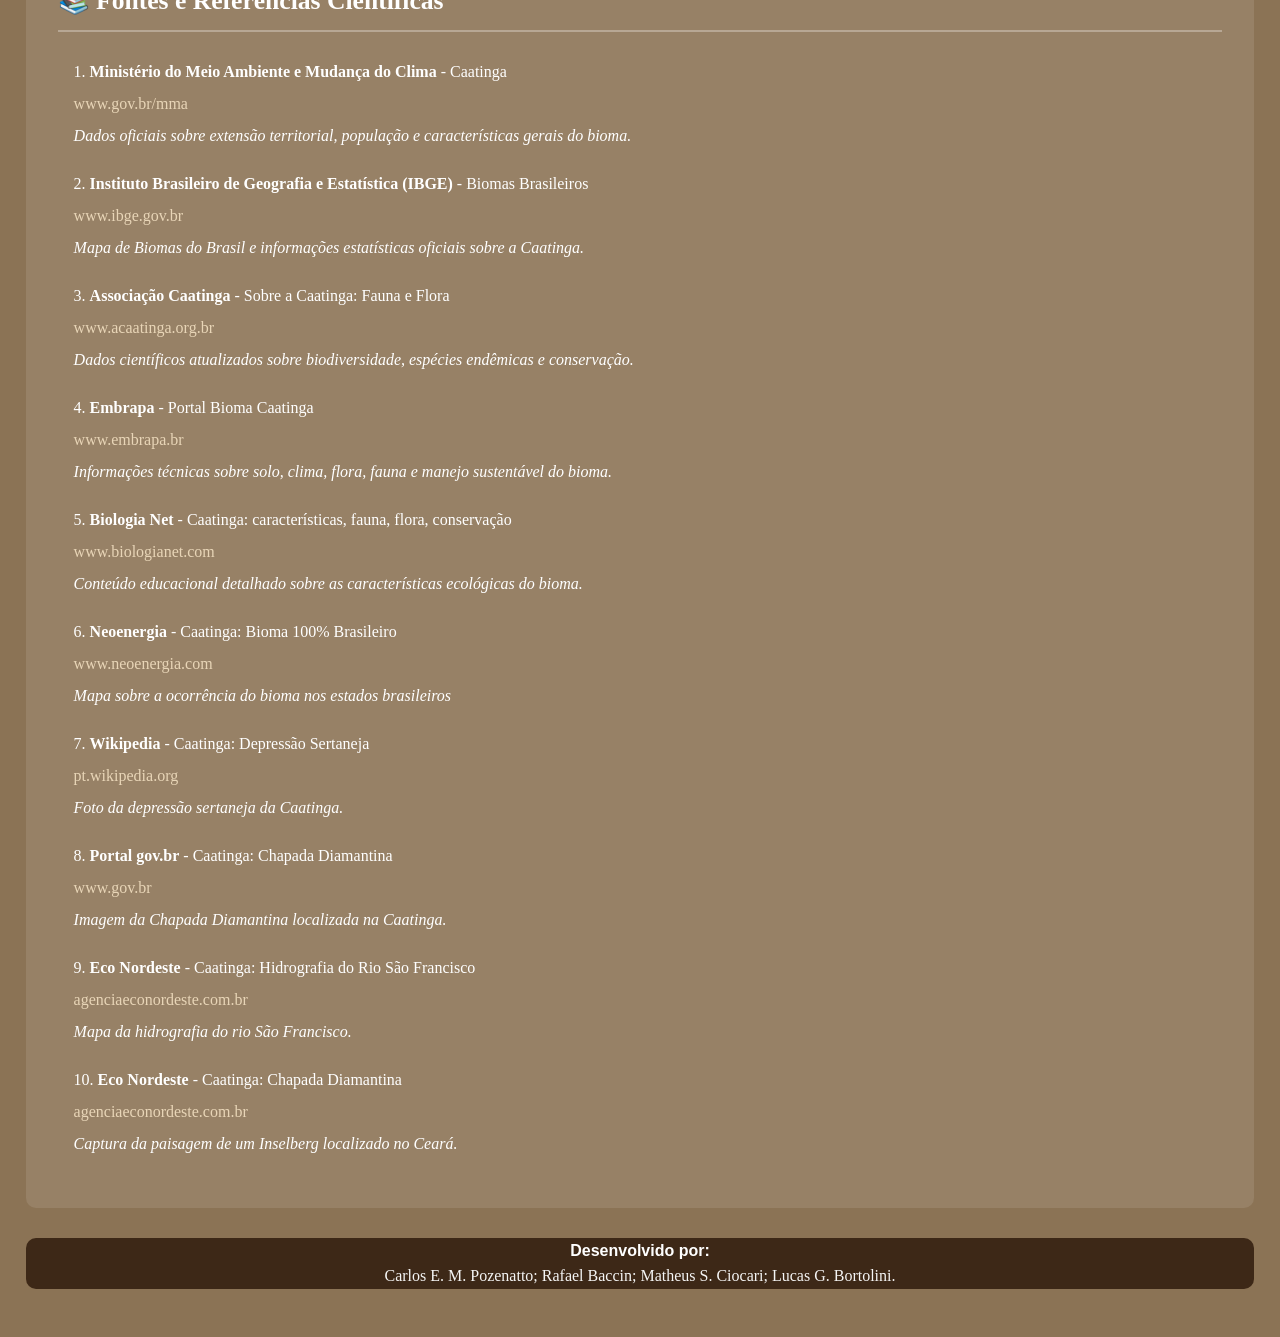
==== commit cb520c1a: "Update index.html" ====
--- a/index.html
+++ b/index.html
@@ -499,7 +499,7 @@
 
                     <li>
                         <strong>Wikipedia</strong> - Caatinga: Depressão Sertaneja<br>
-                        <a href="https://pt.wikipedia.org/wiki/Caatinga" target="_blank">www.neoenergia.com</a><br>
+                        <a href="https://pt.wikipedia.org/wiki/Caatinga" target="blank">pt.wikipedia.org</a><br>
                         <em>Foto da depressão sertaneja da Caatinga.</em>
                     </li>
 
